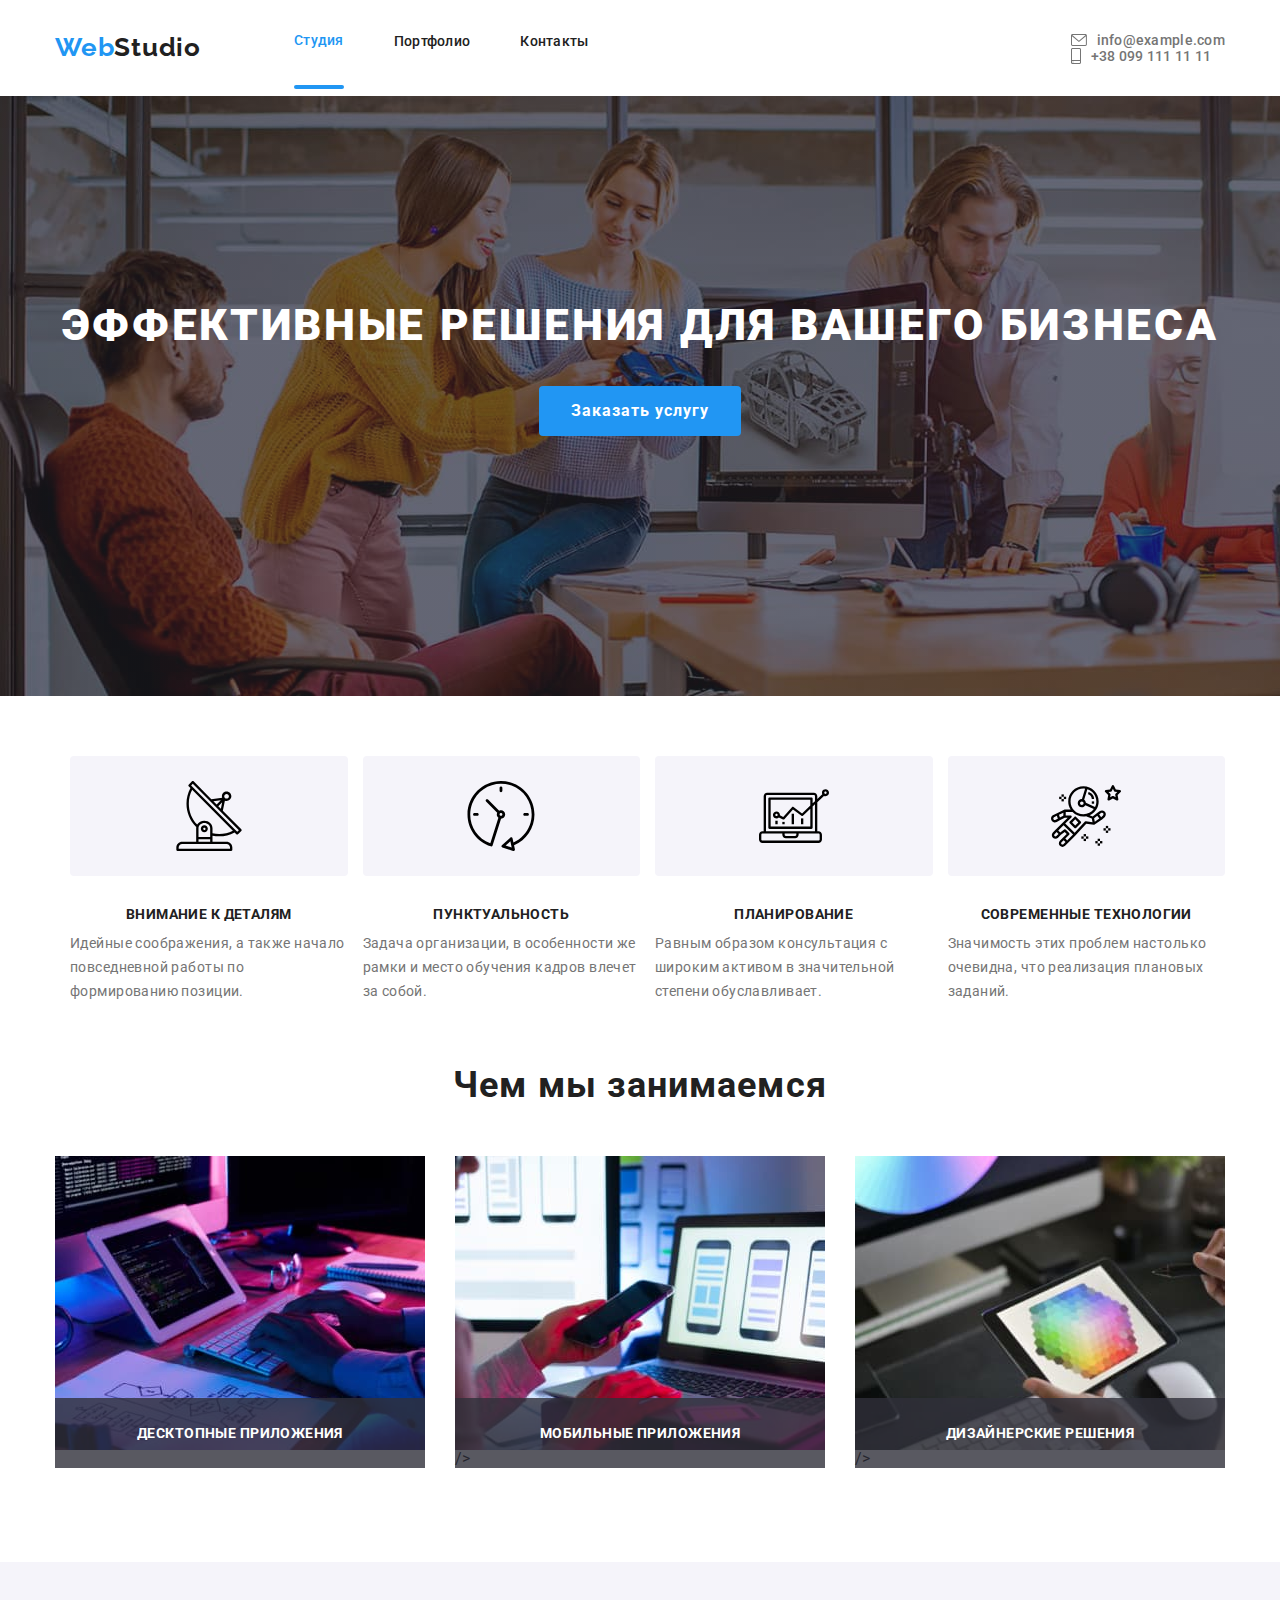
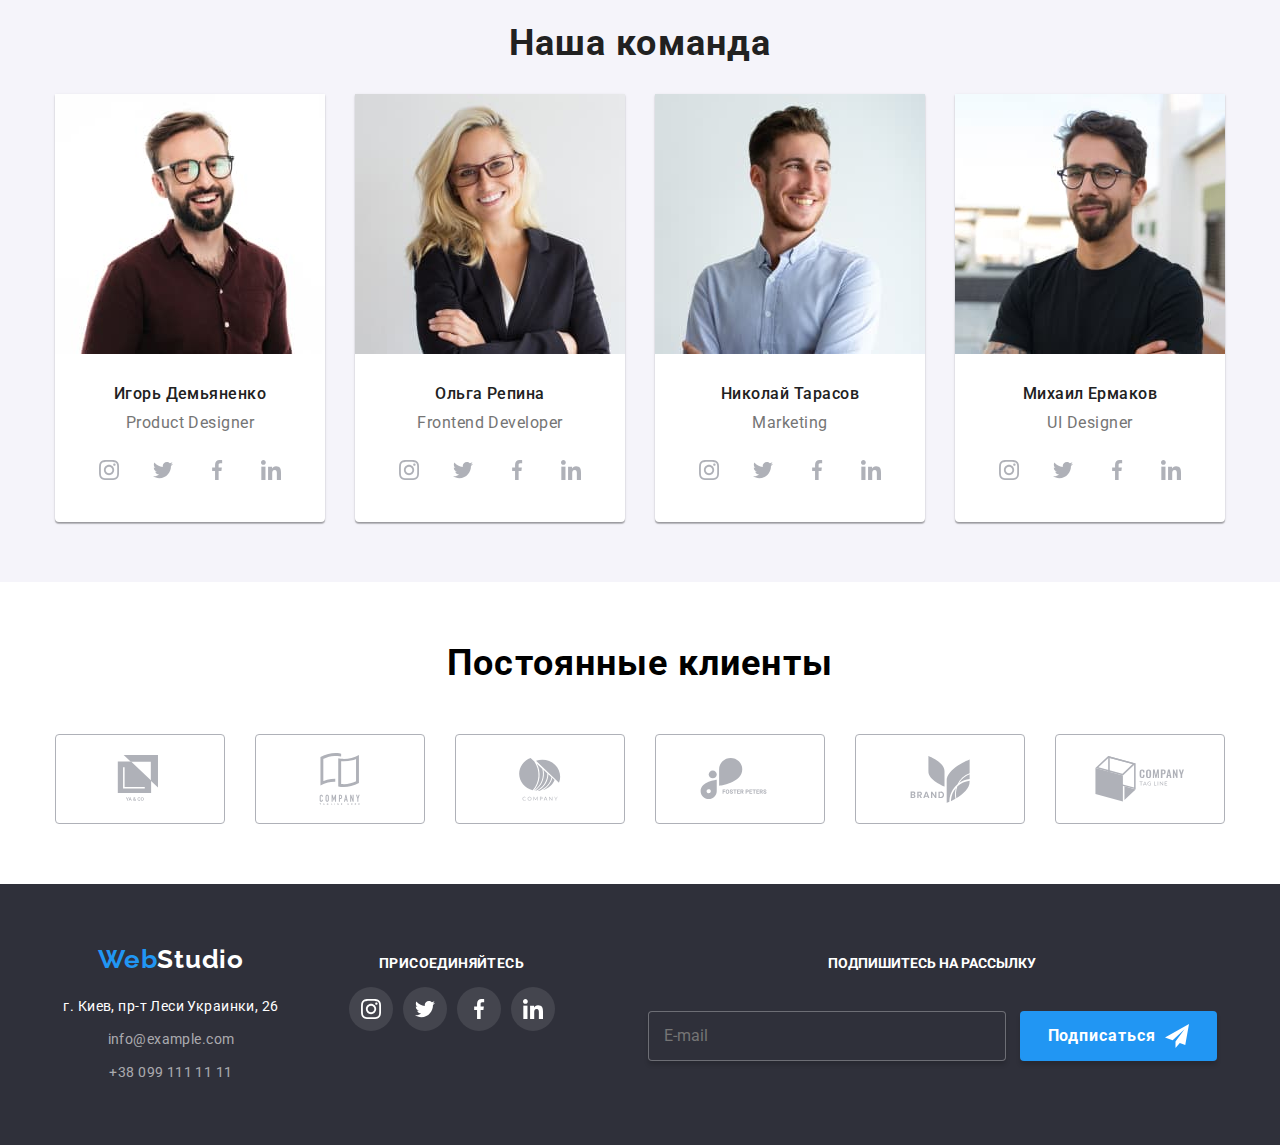
==== index.html @ 730f95d6 "Initial commit" ====
<!DOCTYPE html>
<html lang="ru">
  <head>
    <meta charset="UTF-8" />
    <meta name="viewport" content="width=device-width, initial-scale=1.0" />
    <title>Main</title>
    <link rel="stylesheet" href="https://cdnjs.cloudflare.com/ajax/libs/modern-normalize/1.0.0/modern-normalize.min.css">
    <link
      href="https://fonts.googleapis.com/css2?family=Oleo+Script&family=Raleway:wght@700&family=Roboto:wght@400;500;700;900&display=swap"
      rel="stylesheet" />
    <link rel="stylesheet" href="./sass/css/main.min.css" />
  </head>
  <body>
    <!-- Шапка -->
    <header class="header">
      <div class="container">
        <nav class="navigation">
          <a class="logo link" href="index.html">
            <span class="logo-element">Web</span>Studio
          </a>
          <ul class="navigation__list list">
            <li class="navigation__list-item">
              <a class="navigation__list-link link item active" href="index.html"><span class="navigation__list-underline"></span>Студия</a>
           </li>
            <li class="navigation__list-item">
              <a class="navigation__list-link link" href="portfolio.html">Портфолио</a>
            </li>
            <li class="navigation__list-item">
              <a class="navigation__list-link link" href="">Контакты</a>
            </li>
          </ul>
        </nav>
       <address class="address">
          <div class="header__address">
            <ul class="address__list list">
              <li class="address__list-item">
                <a class="address__list-link link" href="mailto:info@example.com">
                  <svg class="address__list-svg" width="16" height="12" ;>
                    <use href="./images/sprite.svg#icon-mail"></use>
                  </svg>
                  info@example.com</a>
              </li>
              <li class="address__list-item">
                <a class="address__list-link link" href="tel:+380991111111">
                  <svg class="address__list-svg" width="10" height="16" ;>
                    <use href="./images/sprite.svg#icon-smartphone"></use>
                  </svg>
                  +38 099 111 11 11</a>
              </li>
            </ul>
          </div>
        </address>
        <button class="menu__mobile-btn" data-menu-button type="button">
          <svg class="menu__mobile-svg" width="24" height="16">
            <use href="./images/sprite.svg#icon-menu_24px"></use>
          </svg>
        </button>
      </div>
    </header>
     <div class="menu__mobile" data-menu>
        <ul class="navigation__list-mobile list">
          <li class="navigation__list-item">
            <a class="navigation__list-link link item active" href="index.html">
              <span></span>Студия</a>
          </li>
          <li class="navigation__list-item">
            <a class="navigation__list-link link" href="portfolio.html">Портфолио</a>
          </li>
          <li class="navigation__list-item">
            <a class="navigation__list-link link" href="">Контакты</a>
          </li>
        </ul>
        <ul class="address__list-mobile list">
          <li class="address__list-item">
            <a class="address__list-link address__menu-color link" href="tel:+380991111111">
              +38 099 111 11 11</a>
            </li>
            <li class="address__list-item">
              <a class="address__list-link address__menu-link link" href="mailto:info@example.com">
                info@example.com</a>
            </li>
        </ul>
        <ul class="social__list-mobile list">
          <li class="social__list-item">
            <a href="#" class="social__list-mobile-link link">Instagram
            </a>
          </li>
          <li class="social__list-item">
            <a href="#" class="social__list-mobile-link link">Twitter
            </a>
          </li>
          <li class="social__list-item">
            <a href="#" class="social__list-mobile-link link">Facebook
            </a>
          </li>
          <li class="social__list-item">
            <a href="#" class="social__list-mobile-link link">LinkedIn
            </a>
          </li>
        </ul>
        <button type="button" class="hero__modalbtn" data-menu-close>
          <svg class="hero__modalbtn-svg" width="19" height="19">
            <use href="./images/sprite.svg#icon-close"></use>
          </svg>
        </button>
     </div>    
    <main>
      <!-- Герой -->
      <section class="hero">
        <div class="container">
          <h1 class="hero__header">Эффективные решения для вашего бизнеса</h1>
          <button class="modal-btn" type="button" data-modal-open>Заказать услугу</button>
        </div>
      </section>
      <!-- Наши качества -->
      <section class="about section">
        <div class="container">
          <h2 hidden class="about__header">Наши качества</h2>
          <ul class="about__list list">
            <li class="about__list-item">
              <div class="about__list-svg">
                <svg class="about__list-icon" width="120" height="70">
                  <use href="./images/sprite.svg#icon-antenna"></use>
                </svg>
              </div>
              <h3 class="about__list-header">Внимание к деталям</h3>
              <p class="about__list-text">
                Идейные соображения, а также начало повседневной работы по
                формированию позиции.
              </p>
            </li>
            <li class="about__list-item">
              <div class="about__list-svg">
                <svg class="about__list-icon" width="120" height="70">
                  <use href="./images/sprite.svg#icon-clock"></use>
                </svg>
              </div>
              <h3 class="about__list-header">Пунктуальность</h3>
              <p class="about__list-text">
                Задача организации, в особенности же рамки и место обучения кадров
                влечет за собой.
              </p>
            </li>
            <li class="about__list-item">
              <div class="about__list-svg">
                <svg class="about__list-icon" width="120" height="70">
                  <use href="./images/sprite.svg#icon-diagram"></use>
                </svg>
              </div>
              <h3 class="about__list-header">Планирование</h3>
              <p class="about__list-text">
                Равным образом консультация с широким активом в значительной
                степени обуславливает.
              </p>
            </li>
            <li class="about__list-item">
              <div class="about__list-svg">
                <svg class="about__list-icon" width="120" height="70">
                  <use href="./images/sprite.svg#icon-astronaut"></use>
                </svg>
              </div>
              <h3 class="about__list-header">Современные технологии</h3>
              <p class="about__list-text">
                Значимость этих проблем настолько очевидна, что реализация
                плановых заданий.
              </p>
            </li>
          </ul>
        </div>
      </section>
      <!-- Чем мы занимаемся -->
      <section class="works">
        <div class="container">
          <h2 class="works__header">Чем мы занимаемся</h2>
          <ul class="works__list list">
            <li class="works__list-item">
              <img class="works__list-img" src="./images/product/product-1.jpg" alt="человек за планшетом" width="370" height="294" 
              srcset="./images/product/product-1@2x.jpg 2x"/>
              <p class="works__list-desc">Десктопные приложения</p>
            </li>
            <li class="works__list-item">
              <img class="works__list-img" src="./images/product/product-2.jpg" alt="человек с телефоном за ноутбуком" width="370"
                height="294" 
                srcset="./images/product/product-2@2x.jpg 2x"/>/>
              <p class="works__list-desc">Мобильные приложения</p>
            </li>
            <li class="works__list-item">
              <img class="works__list-img" src="./images/product/product-3.jpg" alt="человек с палитрой на телефоне" width="370"
                height="294" 
                srcset="./images/product/product-3@2x.jpg 2x"/>/>
              <p class="works__list-desc">Дизайнерские решения</p>
            </li>
          </ul>
        </div>
      </section>
      <!-- Наша команда -->
      <section class="team section">
        <div class="container">
          <h2 class="team__header">Наша команда</h2>
          <ul class="team__list list">
            <li class="team__list-item">
              <picture>
                <source srcset="./images/team/pc-staff-1.jpg, ./images/team/pc-staff-1@2x.jpg 2x" media="(min-width: 1200px)"
                  type="image/jpeg" />     
                <source srcset="./images/team/tab-staff-1.jpg, ./images/team/tab-staff-1@2x.jpg 2x" media="(min-width: 768px)"
                  type="image/jpeg" />        
                <source srcset="./images/team/mob-staff-1.jpg, ./images/team/mob-staff-1@2x.jpg 2x" media="(min-width: 280px)"
                  type="image/jpeg" />   
                <img class="staff-image" src="./img/team/mob-staff-1.jpg" alt="Игорь Демьяненко" />
              </picture>
              <div class="team__info">
                <h3 class="team__name">Игорь Демьяненко</h3>
                <p class="team__work">Product Designer</p>
                <ul class="social__list list">
                  <li class="social__list-item">
                    <a href="#" class="social__list-link link">
                      <svg class="social__list-svg">
                        <use href="./images/sprite.svg#icon-instagram"></use>
                      </svg>
                    </a>
                  </li>
                  <li class="social__list-item">
                    <a href="#" class="social__list-link link">
                      <svg class="social__list-svg">
                        <use href="./images/sprite.svg#icon-twitter"></use>
                      </svg>
                    </a>
                  </li>
                  <li class="social__list-item">
                    <a href="#" class="social__list-link link">
                      <svg class="social__list-svg">
                        <use href="./images/sprite.svg#icon-facebook"></use>
                      </svg>
                    </a>
                  </li>
                  <li class="social__list-item">
                    <a href="#" class="social__list-link link">
                      <svg class="social__list-svg">
                        <use href="./images/sprite.svg#icon-linkedin"></use>
                      </svg>
                    </a>
                  </li>
                </ul>
              </div>
            </li>
            <li class="team__list-item">
              <picture>
                <source srcset="./images/team/pc-staff-2.jpg, ./images/team/pc-staff-2@2x.jpg 2x" media="(min-width: 1200px)"
                  type="image/jpeg" />
                <source srcset="./images/team/tab-staff-2.jpg, ./images/team/tab-staff-2@2x.jpg 2x" media="(min-width: 768px)"
                  type="image/jpeg" />
                <source srcset="./images/team/mob-staff-2.jpg, ./images/team/mob-staff-2@2x.jpg 2x" media="(min-width: 280px)"
                  type="image/jpeg" />
                <img class="staff-image" src="./img/team/mob-staff-2.jpg" alt="Ольга Репина" />
              </picture>
              <div class="team__info">
                <h3 class="team__name">Ольга Репина</h3>
                <p class="team__work">Frontend Developer</p>
                <ul class="social__list list">
                  <li class="social__list-item">
                    <a href="#" class="social__list-link link">
                      <svg class="social__list-svg">
                        <use href="./images/sprite.svg#icon-instagram"></use>
                      </svg>
                    </a>
                  </li>
                  <li class="social__list-item">
                    <a href="#" class="social__list-link link">
                      <svg class="social__list-svg">
                        <use href="./images/sprite.svg#icon-twitter"></use>
                      </svg>
                    </a>
                  </li>
                  <li class="social__list-item">
                    <a href="#" class="social__list-link link">
                      <svg class="social__list-svg">
                        <use href="./images/sprite.svg#icon-facebook"></use>
                      </svg>
                    </a>
                  </li>
                  <li class="social__list-item">
                    <a href="#" class="social__list-link link">
                      <svg class="social__list-svg">
                        <use href="./images/sprite.svg#icon-linkedin"></use>
                      </svg>
                    </a>
                  </li>
                </ul>
              </div>
            </li>
            <li class="team__list-item">
              <picture>
                <source srcset="./images/team/pc-staff-3.jpg, ./images/team/pc-staff-3@2x.jpg 2x" media="(min-width: 1200px)"
                  type="image/jpeg" />
                <source srcset="./images/team/tab-staff-3.jpg, ./images/team/tab-staff-3@2x.jpg 2x" media="(min-width: 768px)"
                  type="image/jpeg" />
                <source srcset="./images/team/mob-staff-3.jpg, ./images/team/mob-staff-3@2x.jpg 2x" media="(min-width: 280px)"
                  type="image/jpeg" />
                <img class="staff-image" src="./img/team/mob-staff-3.jpg" alt="Николай Тарасов" />
              </picture>
              <div class="team__info">
                <h3 class="team__name">Николай Тарасов</h3>
                <p class="team__work">Marketing</p>
                <ul class="social__list list">
                  <li class="social__list-item">
                    <a href="#" class="social__list-link link">
                      <svg class="social__list-svg">
                        <use href="./images/sprite.svg#icon-instagram"></use>
                      </svg>
                    </a>
                  </li>
                  <li class="social__list-item">
                    <a href="#" class="social__list-link link">
                      <svg class="social__list-svg">
                        <use href="./images/sprite.svg#icon-twitter"></use>
                      </svg>
                    </a>
                  </li>
                  <li class="social__list-item">
                    <a href="#" class="social__list-link link">
                      <svg class="social__list-svg">
                        <use href="./images/sprite.svg#icon-facebook"></use>
                      </svg>
                    </a>
                  </li>
                  <li class="social__list-item">
                    <a href="#" class="social__list-link link">
                      <svg class="social__list-svg">
                        <use href="./images/sprite.svg#icon-linkedin"></use>
                      </svg>
                    </a>
                  </li>
                </ul>
              </div>
            </li>
            <li class="team__list-item">
              <picture>
                <source srcset="./images/team/pc-staff-4.jpg, ./images/team/pc-staff-4@2x.jpg 2x" media="(min-width: 1200px)"
                  type="image/jpeg" />
                <source srcset="./images/team/tab-staff-4.jpg, ./images/team/tab-staff-4@2x.jpg 2x" media="(min-width: 768px)"
                  type="image/jpeg" />
                <source srcset="./images/team/mob-staff-4.jpg, ./images/team/mob-staff-4@2x.jpg 2x" media="(min-width: 280px)"
                  type="image/jpeg" />
                <img class="staff-image" src="./img/team/mob-staff-4.jpg" alt="Михаил Ермаков" />
              </picture>
              <div class="team__info">
                <h3 class="team__name">Михаил Ермаков</h3>
                <p class="team__work">UI Designer</p>
                <ul class="social__list list">
                  <li class="social__list-item">
                    <a href="#" class="social__list-link link">
                      <svg class="social__list-svg">
                        <use href="./images/sprite.svg#icon-instagram"></use>
                      </svg>
                    </a>
                  </li>
                  <li class="social__list-item">
                    <a href="#" class="social__list-link link">
                      <svg class="social__list-svg">
                        <use href="./images/sprite.svg#icon-twitter"></use>
                      </svg>
                    </a>
                  </li>
                  <li class="social__list-item">
                    <a href="#" class="social__list-link link">
                      <svg class="social__list-svg">
                        <use href="./images/sprite.svg#icon-facebook"></use>
                      </svg>
                    </a>
                  </li>
                  <li class="social__list-item">
                    <a href="#" class="social__list-link link">
                      <svg class="social__list-svg">
                        <use href="./images/sprite.svg#icon-linkedin"></use>
                      </svg>
                    </a>
                  </li>
                </ul>
              </div>
            </li>
          </ul>
        </div>
      </section>
      <!--Постоянные клиенты-->
      <section class="clients section">
        <div class="container">
          <h2 class="clients__header">Постоянные клиенты</h2>
          <ul class="clients__list list">
            <li class="clients__list-item">
              <a class="clients__list-link link" href="">
                <svg class="clients__list-svg" wight="45" height="49">
                  <use href="./images/sprite.svg#icon-logo1"></use>
                </svg>
              </a>
            </li>
            <li class="clients__list-item">
              <a class="clients__list-link link" href="">
                <svg class="clients__list-svg" wight="40" height="52">
                  <use href="./images/sprite.svg#icon-logo2"></use>
                </svg>
              </a>
            </li>
            <li class="clients__list-item">
              <a class="clients__list-link link" href="">
                <svg class="clients__list-svg" wight="41" height="43">
                  <use href="./images/sprite.svg#icon-logo3"></use>
                </svg>
              </a>
            </li>
            <li class="clients__list-item">
              <a class="clients__list-link link" href="">
                <svg class="clients__list-svg" wight="80" height="42">
                  <use href="./images/sprite.svg#icon-logo4"></use>
                </svg>
              </a>
            </li>
            <li class="clients__list-item">
              <a class="clients__list-link link" href="">
                <svg class="clients__list-svg" wight="59" height="47">
                  <use href="./images/sprite.svg#icon-logo5"></use>
                </svg>
              </a>
            </li>
            <li class="clients__list-item">
              <a class="clients__list-link link" href="">
                <svg class="clients__list-svg" wight="89" height="46">
                  <use href="./images/sprite.svg#icon-logo6"></use>
                </svg>
              </a>
            </li>
          </ul>
        </div>
      </section>
    </main>
    <footer class="footer">
      <div class="container">
        <div class="footer__address-wrapper">
            <a class="footer__logo link" href="/index.html">
              <span class="logo-element">Web</span><span class="footer__logo-element">Studio</span>
            </a>
          <address class="footer__address address">
            <ul class="footer__address-list list">
              <li class="footer__address-item">
                <a class="footer__address-map link" href="https://goo.gl/maps/5HZnRqnJjsardYHZ7" target="_blank">г. Киев, пр-т
                  Леси
                  Украинки, 26
                </a>
              </li>
              <li class="footer__address-item">
                <a class="footer__address-link link" href="mailto:info@example.com">info@example.com</a>
              </li>
              <li class="footer__address-item">
                <a class="footer__address-link link" href="tel:+380991111111">+38 099 111 11 11</a>
              </li>
            </ul>
          </address>
        </div>
        <div class="footer__social">
          <p class="footer__social-agit">Присоединяйтесь</p>
          <ul class="social__list list">
            <li class="social__list-item footer__social-item">
              <a href="#" class="social__list-link link footer__social-list">
                <svg class="social__list-svg footer__social-svg">
                  <use href="./images/sprite.svg#icon-instagram"></use>
                </svg>
              </a>
            </li>
            <li class="social__list-item footer__social-item">
              <a href="#" class="social__list-link link footer__social-list">
                <svg class="social__list-svg footer__social-svg">
                  <use href="./images/sprite.svg#icon-twitter"></use>
                </svg>
              </a>
            </li>
            <li class="social__list-item footer__social-item">
              <a href="#" class="social__list-link link footer__social-list">
                <svg class="social__list-svg footer__social-svg">
                  <use href="./images/sprite.svg#icon-facebook"></use>
                </svg>
              </a>
            </li>
            <li class="social__list-item footer__social-item">
              <a href="#" class="social__list-link link footer__social-list">
                <svg class="social__list-svg footer__social-svg">
                  <use href="./images/sprite.svg#icon-linkedin"></use>
                </svg>
              </a>
            </li>
          </ul>
        </div>
        <div class="footer__subscribe">
          <p class="footer__subscribe-agit">Подпишитесь на рассылку</p>
          <div>
            <input class="footer__subscribe-input" type="email" name="name" id="subscribe" placeholder="E-mail">
            <button type="submit" class="footer__subscribe-button">Подписаться
              <svg class="footer__subscribe-svg" width="24" height="24">
                <use href="./images/sprite.svg#icon-send">
              </svg>
            </button>
          </div>
        </div>
      </div>
    </footer>
    <!--Backdrop -->
    <!-- <div class="hero__backdrop is-hidden" data-modal>
      <div class="hero__modal">
        <h2 class="hero__modal-title">Оставьте свои данные, мы вам перезвоним</h2>
        <form class="hero__modal-form">
          <div class="hero__modal-area">
            <label class="hero__modal-label" for="name">Имя</label>
            <div class="hero__modal-wrapper">
              <input class="hero__modal-input" type="text" name="name" id="name">
              <svg class="hero__modal-svg" width="12" height="12">
                <use href="./images/sprite.svg#icon-name"></use>
              </svg>
            </div>
          </div>
          <div class="hero__modal-area">
            <label class="hero__modal-label" for="tel">Телефон</label>
            <div class="hero__modal-wrapper">
              <input class="hero__modal-input" type="tel" name="tel" id="tel">
              <svg class="hero__modal-svg" width="12" height="12">
                <use href="./images/sprite.svg#icon-phone"></use>
              </svg>
            </div>
          </div>
          <div class="hero__modal-area">
            <label class="hero__modal-label" for="email">Почта</label>
            <div class="hero__modal-wrapper">
              <input class="hero__modal-input" type="email" name="email" id="email">
              <svg class="hero__modal-svg" width="12" height="12">
                <use href="./images/sprite.svg#icon-mail2"></use>
              </svg>
            </div>
          </div>
          <div class="hero__modal-area">
            <label class="hero__modal-label" for="comment">Комментарий</label>
            <textarea class="hero__modal-comment" name="comment" id="comment" rows=""
              placeholder="Введите текст"></textarea>
          </div>
          <div class="hero__modal-checkbox-wrapper">
            <input class="hero__modal-input-check" type="checkbox" name="checkboxl" id="checkbox">
            <label class="hero__modal-check-label" for="checkbox">
              Соглашаюсь с рассылкой и принимаю
              <a href="" class="hero__modal-conditions">
                Условия договора
              </a>
            </label>
            <svg class="hero__modal-check-svg">
              <use href="./images/sprite.svg#icon-check"></use>
            </svg>
          </div>
          <button class="modal-btn" type="submit">Отправить</button>
        </form>
        <button type="button" class="hero__modalbtn" data-modal-close>
          <svg class="hero__modalbtn-svg" width="12" height="12">
            <use href="./images/sprite.svg#icon-close"></use>
          </svg>
        </button>
      </div>
    </div> -->
    <script src="./js/menu.js"></script>
    <script src="./js/modal.js"></script>
  </body>
</html>
---- sass/css/main.min.css ----
h1,h2,h3,h4,h5,h6,p{margin:0}ul,ol{margin:0;padding:0}body{font-family:var(--main-font)}img{display:block}.link{text-decoration:none}.list{list-style:none}.address{font-style:normal}.section{padding-top:60px;padding-bottom:60px}.container{width:100%;padding:0 15px}.header .container{display:flex;justify-content:space-between}.footer .container{display:flex;flex-direction:column;align-items:center;padding:60px 0px}@media screen and (min-width: 480px){.container{width:480px;padding:0 15px;margin:0 auto}.container .navigation{display:flex}}@media screen and (min-width: 768px){.container{width:768px}.header .container{display:flex}.footer .container{display:flex;flex-wrap:wrap;justify-content:center;align-items:baseline;flex-direction:row}}@media screen and (min-width: 1200px){.container{width:1200px}}.logo-element{font-family:var(--secondary-font);font-weight:700;font-size:26px;line-height:1.192;letter-spacing:0.03em;color:var(--accent-color)}.works__header,.team__header{font-weight:700;font-size:36px;line-height:1.167;letter-spacing:0.03em;color:var(--headers-color)}.header{padding:32px 0}@media screen and (max-width: 480px){.header{padding:16px 0;display:flex}}.navigation__list{display:none}@media screen and (min-width: 480px){.navigation__list{display:flex}}.navigation__list-item:not(:last-child){margin-right:50px}.logo{margin-right:93px}.navigation__list-item .active{color:var(--accent-color)}.navigation__list-link{font-weight:500;font-size:14px;line-height:1.142;letter-spacing:0.02em;color:var(--headers-color);transition:all 250ms cubic-bezier(0.4, 0, 0.2, 1)}.navigation__list-link:hover,.navigation__list-link:focus{color:var(--accent-color)}.address__list-link{font-weight:500;font-size:14px;line-height:1.142;letter-spacing:0.02em;color:var(--headers-color);transition:all 250ms cubic-bezier(0.4, 0, 0.2, 1)}.address__list-link:hover,.address__list-link:focus{color:var(--accent-color)}.logo{font-family:var(--secondary-font);font-weight:700;font-size:26px;line-height:1.192;letter-spacing:0.03em;color:var(--headers-color)}.address__list{display:flex}@media screen and (max-width: 480px){.address__list{display:none}}@media screen and (min-width: 480px){.address__list{flex-direction:column}}.address__list-item:not(:last-child){margin-right:50px}@media screen and (min-width: 481px){.address__list-item:not(:last-child){margin-right:0}}.address__list-link{color:var(--text-color);display:flex;align-items:center}.address__list-svg{display:inline-block;align-items:center;background-size:contain;background-position:center;margin-right:10px;fill:var(--text-color);transition:all 250ms cubic-bezier(0.4, 0, 0.2, 1)}.address__list-link:hover .address__list-svg,.address__list-link:focus .address__list-svg{fill:var(--accent-color)}.item{display:block;position:relative}.navigation__list-underline{position:absolute;bottom:-41px;width:100%;height:4px;border-radius:2px;background-color:var(--accent-color)}.menu__mobile-btn{display:block;border:none;background-color:transparent}@media screen and (min-width: 481px){.menu__mobile-btn{display:none}}.hero{max-width:480px;height:400px;padding-top:118px;padding-bottom:118px;background-color:#2f303a;margin:0 auto;text-align:center;background-size:480px 400px;background-image:linear-gradient(rgba(47,48,58,0.4), rgba(47,48,58,0.4)),url(/images/hero/hero-mobile.jpg)}@media screen and (min-device-pixel-ratio: 2), screen and (min-resolution: 192dpi), screen and (min-resolution: 2dppx){.hero{background-image:linear-gradient(rgba(47,48,58,0.4), rgba(47,48,58,0.4)),url(/images/hero/hero-mobile@2x.jpg)}}@media screen and (min-width: 480px){.hero{max-width:768px;height:400px;background-image:linear-gradient(rgba(47,48,58,0.4), rgba(47,48,58,0.4)),url(/images/hero/hero-tablet.jpg);background-size:768px 400px}}@media screen and (min-width: 480px) and (min-device-pixel-ratio: 2), screen and (min-width: 480px) and (min-resolution: 192dpi), screen and (min-width: 480px) and (min-resolution: 2dppx){.hero{background-image:linear-gradient(rgba(47,48,58,0.4), rgba(47,48,58,0.4)),url(/images/hero/hero-tablet@2x.jpg)}}@media screen and (min-width: 768px){.hero{max-width:1600px;height:600px;padding-top:200px;padding-bottom:200px;background-image:linear-gradient(rgba(47,48,58,0.4), rgba(47,48,58,0.4)),url(/images/hero/hero-desktop.jpg);background-size:1600px 600px}}@media screen and (min-width: 768px) and (min-device-pixel-ratio: 2), screen and (min-width: 768px) and (min-resolution: 192dpi), screen and (min-width: 768px) and (min-resolution: 2dppx){.hero{background-image:linear-gradient(rgba(47,48,58,0.4), rgba(47,48,58,0.4)),url(/images/hero/hero-desktop@2x.jpg)}}.hero__header{margin-bottom:30px;text-align:center;width:100%;margin:0 auto;font-weight:900;font-size:26px;line-height:1.615;letter-spacing:0.06em;text-transform:uppercase;color:var(--hero-color)}@media screen and (min-width: 1200px){.hero__header{font-size:44px;line-height:1.363}}.modal-btn{display:block;font-family:inherit;font-weight:700;font-size:16px;line-height:1.875;letter-spacing:0.06em;margin:0 auto;margin-top:30px;padding:10px 32px;border-style:none;border-radius:4px;cursor:pointer;background-color:var(--accent-color);color:var(--hero-color)}.modal-btn:hover,.modal-btn:focus{box-shadow:0px 4px 4px rgba(0,0,0,0.15)}@media screen and (min-width: 768px){.about__list{display:flex;flex-wrap:wrap;margin-top:-15px;margin-left:-15}}.about__list-header{text-align:center;margin-top:30px;font-weight:700;font-size:14px;line-height:1.142;letter-spacing:0.03em;text-transform:uppercase;color:var(--headers-color)}@media screen and (min-width: 768px){.about__list-item{margin-top:15px;margin-left:15px;flex-basis:calc(100% / 2 - 15px)}}@media screen and (min-width: 1200px){.about__list-item{flex-basis:calc(100% / 4 - 15px)}}.about__list-text{margin-top:10px;font-weight:400;font-size:14px;line-height:1.714;letter-spacing:0.03em;color:var(--text-color)}.about__list-svg{display:flex;justify-content:center;padding-top:25px;padding-bottom:25px;border-radius:4px;background-color:var(--about-color)}@media screen and (min-width: 320px) and (max-width: 1199px){.works{display:none}}@media screen and (min-width: 1200px){.works{padding-bottom:94px}.works__header{margin:0 auto;text-align:center}.works__list{display:flex;justify-content:center;padding-top:50px}.works__list-item:not(:last-child){margin-right:30px}.works__list-item{position:relative}.works__list-desc{font-weight:700;font-size:14px;line-height:1.142;text-align:center;letter-spacing:0.03em;text-transform:uppercase;color:var(--hero-color);padding-top:27px;padding-bottom:27px;background:rgba(47,48,58,0.8);position:absolute;bottom:0;left:0;width:100%}}@media screen and (min-width: 320px){.team__list{flex-wrap:wrap;padding-top:30px;justify-content:center}}.team{background-color:#f5f4fa}.team__header{text-align:center}.team__list{display:flex;margin-top:-30px;margin-left:-30px}.team__name{display:flex;justify-content:center;font-weight:500;font-size:16px;line-height:1.188;letter-spacing:0.03em;color:var(--headers-color)}.team__work{display:flex;justify-content:center;font-weight:400;font-size:16px;line-height:1.188;letter-spacing:0.03em;color:var(--text-color);margin-top:10px}.team__list-item{background-color:var(--hero-color);box-shadow:0px 1px 3px rgba(0,0,0,0.12),0px 1px 1px rgba(0,0,0,0.14),0px 2px 1px rgba(0,0,0,0.2);border-radius:0px 0px 4px 4px;flex-basis:calc(100% / 2 - 30px);margin-top:30px;margin-left:30px}@media screen and (min-width: 320px){.team__list-item{flex-basis:calc(100% / 4 - 30px)}}.team__info{padding:30px 32px}.social__list{display:flex;justify-content:space-between;margin-top:16px}.social__list-link{display:flex;justify-content:center;align-items:center;width:44px;height:44px;border-radius:50%;background-color:var(--hero-color);transition:all 250ms cubic-bezier(0.4, 0, 0.2, 1)}.social__list-link:hover,.social__list-link:focus{background-color:var(--accent-color)}.social__list-svg{width:20px;height:20px;fill:var(--social-color);transition:all 250ms cubic-bezier(0.4, 0, 0.2, 1)}.social__list-link:hover .social__list-svg,.social__list-link:focus .social__list-svg{fill:var(--hero-color)}@media screen and (min-width: 320px){.clients__list-item{margin-right:30px;margin-top:30px;flex-basis:calc(100% / 2 - 30px)}}@media screen and (min-width: 768px){.clients__list-item{flex-basis:calc(100% / 3 - 30px)}}@media screen and (min-width: 1200px){.clients__list-item{flex-basis:calc(100% / 6 - 30px)}}.clients__list{margin-right:-30px;margin-top:-30px;display:flex;flex-wrap:wrap;justify-content:space-between}.clients__header{font-weight:700;font-size:36px;line-height:1.167;text-align:center;letter-spacing:0.03em;margin-bottom:50px}.clients__list-link{display:flex;justify-content:center;align-items:center;border:1px solid var(--social-color);border-radius:4px;width:170px;height:90px;transition:all 250ms cubic-bezier(0.4, 0, 0.2, 1)}.clients__list-link:hover,.clients__list-link:focus{border-color:var(--accent-color)}.clients__list-svg{fill:var(--social-color);transition:all 250ms cubic-bezier(0.4, 0, 0.2, 1)}.clients__list-link:hover .clients__list-svg,.clients__list-link:focus .clients__list-svg{fill:var(--accent-color)}.footer{background-color:#2f303a}.footer__logo{display:block}.footer__logo-element{font-family:var(--secondary-font);font-weight:700;font-size:26px;line-height:1.192;letter-spacing:0.03em;color:var(--hero-color)}.footer__address-wrapper{text-align:center}@media screen and (min-width: 768px){.footer__address-wrapper{margin-right:165px}}@media screen and (min-width: 1200px){.footer__address-wrapper{margin-right:70px}}.footer__address-map{font-style:normal;font-weight:400;font-size:14px;line-height:1.714;letter-spacing:0.03em;color:#ffffff}.footer__address-link{font-style:normal;font-weight:400;font-size:14px;line-height:1.714;letter-spacing:0.03em;color:var(--footer__address-color)}.footer__address{margin-top:20px}.footer__address-item:not(:last-child){margin-bottom:9px}.footer__social{text-align:center;margin-top:60px}@media screen and (min-width: 768px){.footer__social{margin-top:0}}@media screen and (min-width: 768px){.footer__social{margin-right:93px}}.footer__social-agit{font-weight:700;font-size:14px;line-height:1.143;letter-spacing:0.03em;text-transform:uppercase;color:var(--hero-color)}.footer__social-list{background-color:rgba(255,255,255,0.1)}.footer__social-item:not(:last-child){margin-right:10px}.footer__social-svg{fill:var(--hero-color)}.footer__subscribe-button{display:inline-flex;align-items:center;justify-content:space-between;width:197px;height:50px;padding:10px 28px;box-shadow:0px 4px 4px rgba(0,0,0,0.15);border-radius:4px;border:none;font-weight:700;font-size:16px;line-height:1.875;letter-spacing:0.06em;color:var(--hero-color);background-color:var(--accent-color);cursor:pointer;margin-top:20px}.footer__subscribe-input{width:358px;height:50px;border:1px solid rgba(255,255,255,0.3);border-radius:4px;box-shadow:0px 4px 4px rgba(0,0,0,0.15);margin-right:10px;padding:15px;color:rgba(255,255,255,0.6);background-color:#2f303a}.footer__subscribe-svg{width:24px;height:24px;fill:var(--hero-color)}.footer__subscribe-agit{margin-bottom:20px;font-weight:700;font-size:14px;text-transform:uppercase;color:var(--hero-color)}.footer__subscribe{margin-top:60px;text-align:center}@media screen and (min-width: 1200px){.footer__subscribe{margin-top:0}}.hero__backdrop{position:fixed;top:0;left:0;transition:all 250ms cubic-bezier(0.4, 0, 0.2, 1);width:100%;height:100%;background-color:rgba(0,0,0,0.2)}.hero__modal{position:absolute;top:50%;left:50%;transform:translate(-50%, -50%);width:528px;height:581px;border-radius:4px;box-shadow:0px 1px 3px rgba(0,0,0,0.12),0px 1px 1px rgba(0,0,0,0.14),0px 2px 1px rgba(0,0,0,0.2);background-color:var(--hero-color);padding:40px}.hero__modalbtn{position:absolute;top:8px;right:8px;display:flex;cursor:pointer;width:30px;height:30px;padding:10px;border:1px solid rgba(0,0,0,0.1);border-radius:50%;background-color:var(--hero-color)}.hero__modalbtn:hover,.hero__modalbtn:focus{border-color:var(--accent-color)}.hero__modalbtn-svg{width:11px;height:11px;fill:var(--headers-color)}.hero__modalbtn:hover .hero__modalbtn-svg,.hero__modalbtn:focus .hero__modalbtn-svg{fill:var(--accent-color)}.is-hidden{opacity:0;visibility:hidden;pointer-events:none}.hero__modal-area{display:flex;flex-direction:column;margin-bottom:10px}.hero__modal-title{font-weight:700;font-size:20px;line-height:1.15;text-align:center;letter-spacing:0.03em;margin-bottom:12px;color:var(--headers-color)}.hero__modal-label{font-weight:400;font-size:12px;line-height:1.167;letter-spacing:0.01em;margin-bottom:4px;color:var(--text-color)}.hero__modal-wrapper{position:relative}.hero__modal-input{width:100%;height:40px;margin:0;padding-left:42px;border-radius:4px;border:1px solid rgba(33,33,33,0.2);transition:all 250ms cubic-bezier(0.4, 0, 0.2, 1);outline:none}.hero__modal-input:hover,.hero__modal-input:focus{border-color:var(--accent-color)}.hero__modal-svg{position:absolute;top:50%;left:12px;margin:0;padding:0;transform:translateY(-50%);transition:all 250ms cubic-bezier(0.4, 0, 0.2, 1)}.hero__modal-input:hover+.hero__modal-svg,.hero__modal-input:focus+.hero__modal-svg{fill:var(--accent-color)}.hero__modal-comment{width:448px;height:120px;padding:12px 16px;border-radius:4px;border:1px solid rgba(33,33,33,0.2);outline:none;resize:none;transition:all 250ms cubic-bezier(0.4, 0, 0.2, 1)}.hero__modal-comment::placeholder{font-size:12px;color:rgba(117,117,117,0.5)}.hero__modal-comment:hover,.hero__modal-comment:focus{border:1px solid var(--accent-color)}.hero__modal-checkbox-wrapper{position:relative;display:flex;align-items:center;justify-content:center;appearance:none;margin-bottom:30px}.hero__modal-input-check{width:16px;height:15px;border-radius:2px;border:2px solid var(--headers-color);margin-right:7px}.hero__modal-check-label{font-size:14px;font-weight:400;line-height:1.714;letter-spacing:0.03em;color:var(--text-color)}.hero__modal-conditions{text-decoration:underline;color:var(--accent-color)}.hero__modal-check-svg{width:16px;height:15px;position:absolute;visibility:hidden;top:0;left:0;opacity:0}.hero__modal-check-label:checked .hero__modal-check-svg{visibility:visible;opacity:1}.menu__mobile{position:fixed;top:0;left:0;width:100%;min-height:796px;background:#ffffff;box-shadow:0px 4px 8px rgba(0,0,0,0.04),0px 2px 4px rgba(0,0,0,0.08),0px 1px 3px rgba(0,0,0,0.16);opacity:0;visibility:hidden;pointer-events:none;display:flex;flex-direction:column;padding-left:40px;padding-top:48px;padding-bottom:48px}@media screen and (min-width: 768px){.menu__mobile{display:none}}.is-open{opacity:1;visibility:visible;pointer-events:auto}.social__list-mobile{display:flex;margin-top:64px}.menu__mobile .hero__modalbtn{position:absolute;top:21px;right:25px;display:flex;cursor:pointer;width:30px;height:30px;padding:10px;border:1px solid rgba(0,0,0,0.1);border-radius:50%;background-color:var(--hero-color)}.navigation__list-mobile .navigation__list-item:not(:last-child){margin-bottom:35px}.navigation__list-mobile .navigation__list-link{font-weight:500;font-size:40px;line-height:47px;letter-spacing:0.02em}.address__list-mobile .address__list-link{font-weight:500;font-size:34px;line-height:40px;letter-spacing:0.02em}.address__menu-color{color:#2196f3}.address__list-mobile .address__menu-link{font-weight:500;font-size:24px;line-height:28px;letter-spacing:0.02em;margin-top:32px}.social__list-mobile-link{font-weight:500;font-size:18px;line-height:22px;letter-spacing:0.02em;color:#2196f3;border-right:1px solid rgba(33,33,33,0.2)}.social__list-mobile-link:not(:last-child){margin-right:10px;padding-right:10px}:root{--main-font: "Roboto", sans-serif;--secondary-font: "Raleway", sans-serif;--accent-color: #2196f3;--headers-color: #212121;--text-color: #757575;--hero-color: #ffffff;--social-color: #afb1b8;--about-color: #f5f4fa;--footer__address-color: rgba(255, 255, 255, 0.6)}
/*# sourceMappingURL=main.min.css.map */
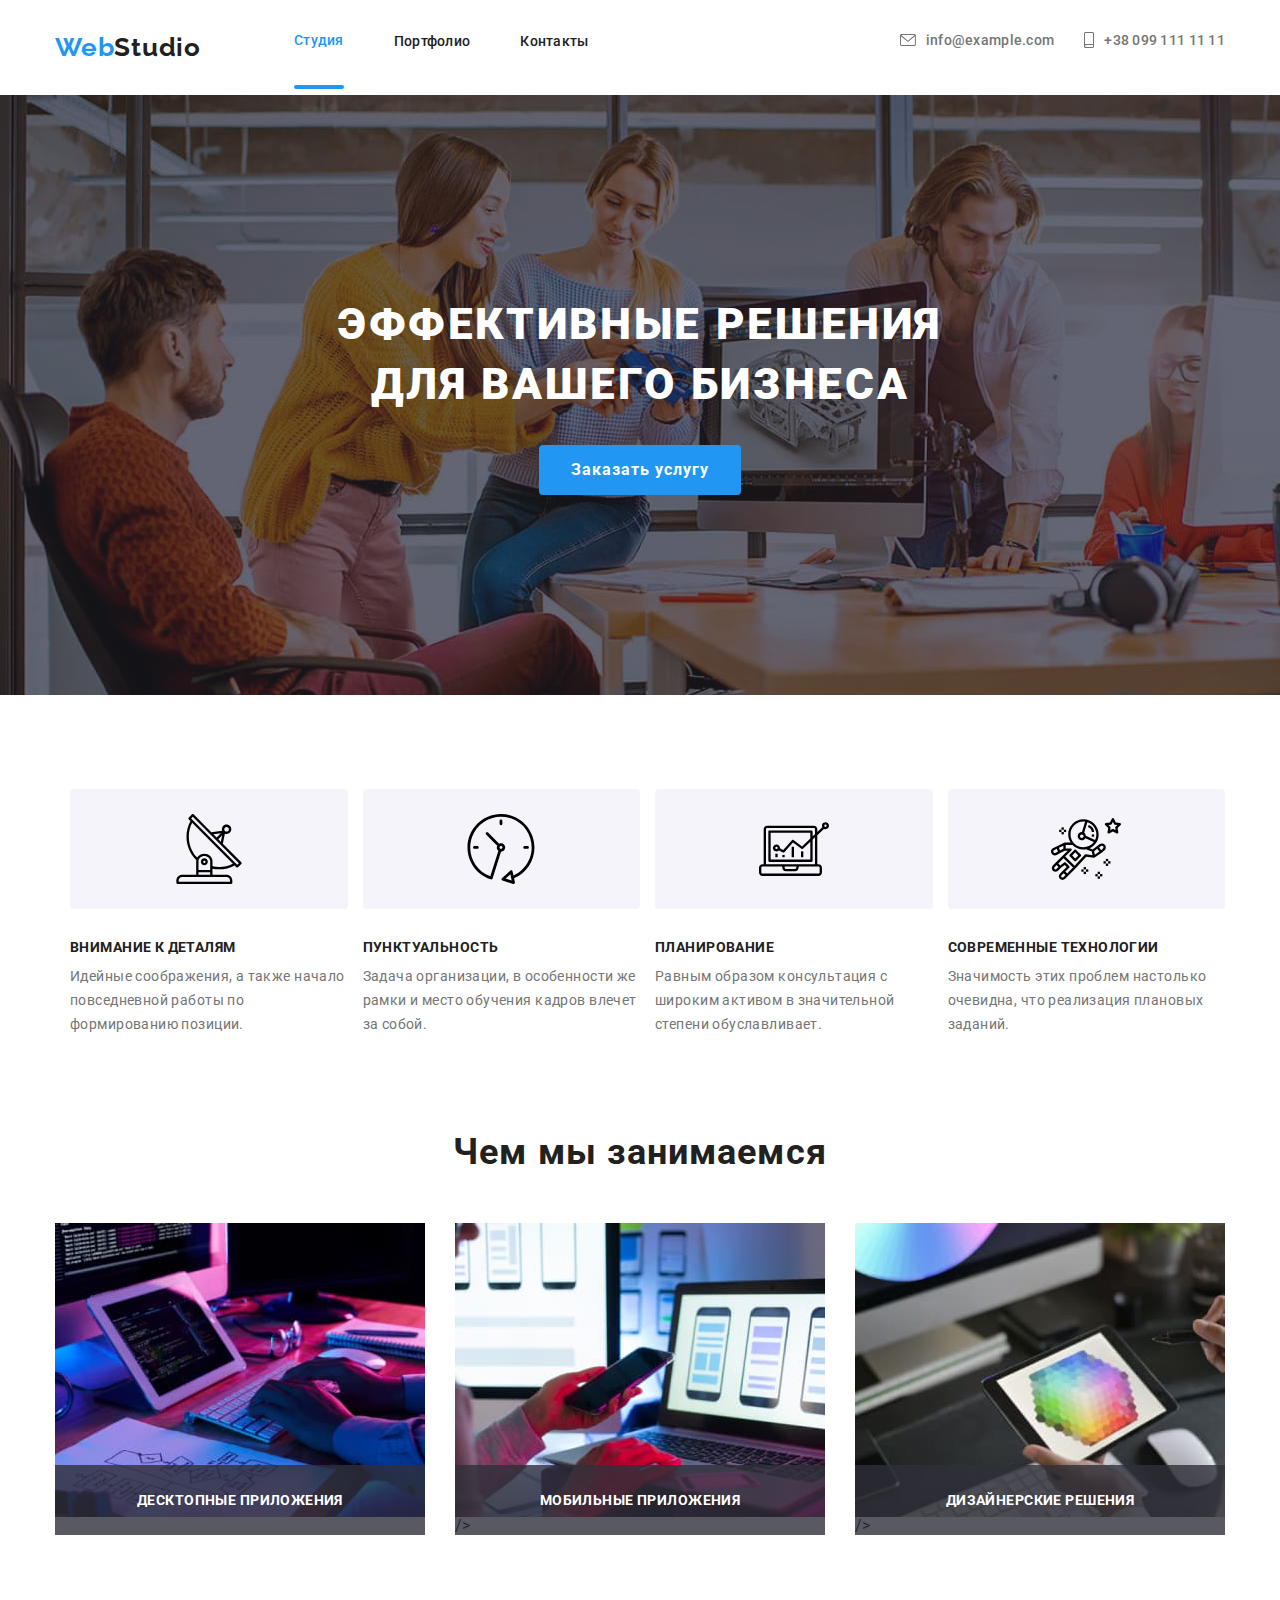
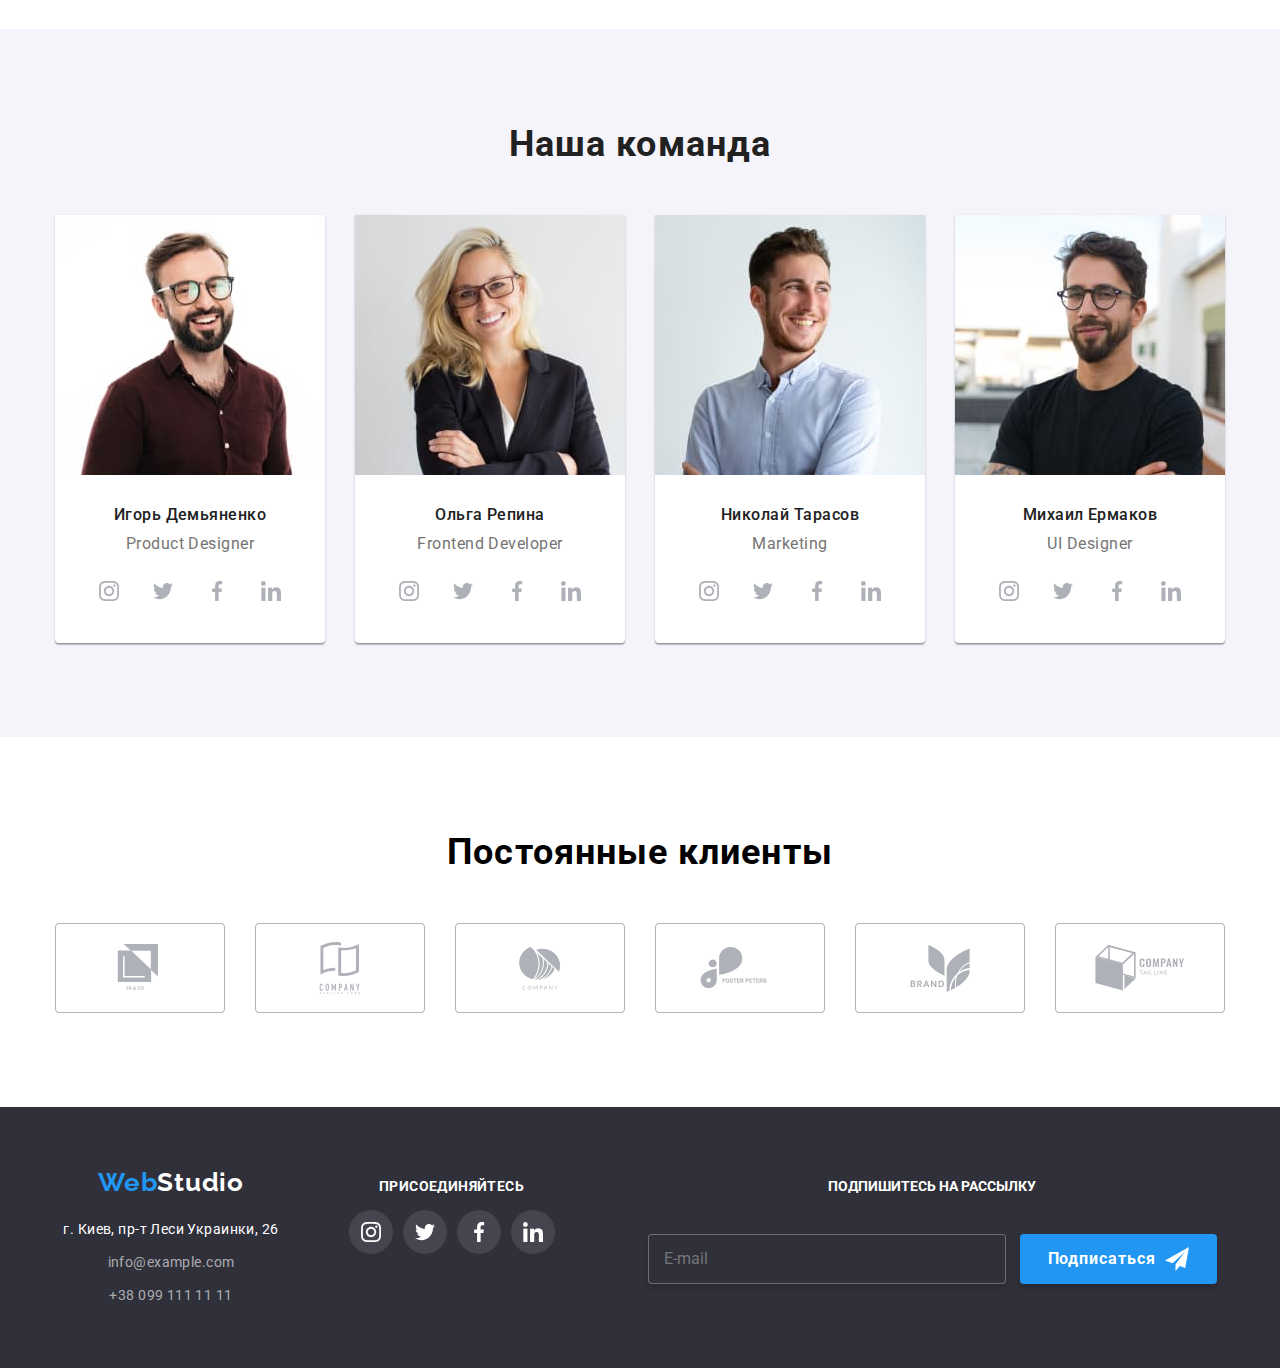
==== commit d406a3d5: "fixes" ====
--- a/index.html
+++ b/index.html
@@ -108,7 +108,7 @@
       <!-- Герой -->
       <section class="hero">
         <div class="container">
-          <h1 class="hero__header">Эффективные решения для вашего бизнеса</h1>
+          <h1 class="hero__header">Эффективные решения<br /> для вашего бизнеса</h1>
           <button class="modal-btn" type="button" data-modal-open>Заказать услугу</button>
         </div>
       </section>
--- a/sass/css/main.min.css
+++ b/sass/css/main.min.css
@@ -1,2 +1,2 @@
-h1,h2,h3,h4,h5,h6,p{margin:0}ul,ol{margin:0;padding:0}body{font-family:var(--main-font)}img{display:block}.link{text-decoration:none}.list{list-style:none}.address{font-style:normal}.section{padding-top:60px;padding-bottom:60px}.container{width:100%;padding:0 15px}.header .container{display:flex;justify-content:space-between}.footer .container{display:flex;flex-direction:column;align-items:center;padding:60px 0px}@media screen and (min-width: 480px){.container{width:480px;padding:0 15px;margin:0 auto}.container .navigation{display:flex}}@media screen and (min-width: 768px){.container{width:768px}.header .container{display:flex}.footer .container{display:flex;flex-wrap:wrap;justify-content:center;align-items:baseline;flex-direction:row}}@media screen and (min-width: 1200px){.container{width:1200px}}.logo-element{font-family:var(--secondary-font);font-weight:700;font-size:26px;line-height:1.192;letter-spacing:0.03em;color:var(--accent-color)}.works__header,.team__header{font-weight:700;font-size:36px;line-height:1.167;letter-spacing:0.03em;color:var(--headers-color)}.header{padding:32px 0}@media screen and (max-width: 480px){.header{padding:16px 0;display:flex}}.navigation__list{display:none}@media screen and (min-width: 480px){.navigation__list{display:flex}}.navigation__list-item:not(:last-child){margin-right:50px}.logo{margin-right:93px}.navigation__list-item .active{color:var(--accent-color)}.navigation__list-link{font-weight:500;font-size:14px;line-height:1.142;letter-spacing:0.02em;color:var(--headers-color);transition:all 250ms cubic-bezier(0.4, 0, 0.2, 1)}.navigation__list-link:hover,.navigation__list-link:focus{color:var(--accent-color)}.address__list-link{font-weight:500;font-size:14px;line-height:1.142;letter-spacing:0.02em;color:var(--headers-color);transition:all 250ms cubic-bezier(0.4, 0, 0.2, 1)}.address__list-link:hover,.address__list-link:focus{color:var(--accent-color)}.logo{font-family:var(--secondary-font);font-weight:700;font-size:26px;line-height:1.192;letter-spacing:0.03em;color:var(--headers-color)}.address__list{display:flex}@media screen and (max-width: 480px){.address__list{display:none}}@media screen and (min-width: 480px){.address__list{flex-direction:column}}.address__list-item:not(:last-child){margin-right:50px}@media screen and (min-width: 481px){.address__list-item:not(:last-child){margin-right:0}}.address__list-link{color:var(--text-color);display:flex;align-items:center}.address__list-svg{display:inline-block;align-items:center;background-size:contain;background-position:center;margin-right:10px;fill:var(--text-color);transition:all 250ms cubic-bezier(0.4, 0, 0.2, 1)}.address__list-link:hover .address__list-svg,.address__list-link:focus .address__list-svg{fill:var(--accent-color)}.item{display:block;position:relative}.navigation__list-underline{position:absolute;bottom:-41px;width:100%;height:4px;border-radius:2px;background-color:var(--accent-color)}.menu__mobile-btn{display:block;border:none;background-color:transparent}@media screen and (min-width: 481px){.menu__mobile-btn{display:none}}.hero{max-width:480px;height:400px;padding-top:118px;padding-bottom:118px;background-color:#2f303a;margin:0 auto;text-align:center;background-size:480px 400px;background-image:linear-gradient(rgba(47,48,58,0.4), rgba(47,48,58,0.4)),url(/images/hero/hero-mobile.jpg)}@media screen and (min-device-pixel-ratio: 2), screen and (min-resolution: 192dpi), screen and (min-resolution: 2dppx){.hero{background-image:linear-gradient(rgba(47,48,58,0.4), rgba(47,48,58,0.4)),url(/images/hero/hero-mobile@2x.jpg)}}@media screen and (min-width: 480px){.hero{max-width:768px;height:400px;background-image:linear-gradient(rgba(47,48,58,0.4), rgba(47,48,58,0.4)),url(/images/hero/hero-tablet.jpg);background-size:768px 400px}}@media screen and (min-width: 480px) and (min-device-pixel-ratio: 2), screen and (min-width: 480px) and (min-resolution: 192dpi), screen and (min-width: 480px) and (min-resolution: 2dppx){.hero{background-image:linear-gradient(rgba(47,48,58,0.4), rgba(47,48,58,0.4)),url(/images/hero/hero-tablet@2x.jpg)}}@media screen and (min-width: 768px){.hero{max-width:1600px;height:600px;padding-top:200px;padding-bottom:200px;background-image:linear-gradient(rgba(47,48,58,0.4), rgba(47,48,58,0.4)),url(/images/hero/hero-desktop.jpg);background-size:1600px 600px}}@media screen and (min-width: 768px) and (min-device-pixel-ratio: 2), screen and (min-width: 768px) and (min-resolution: 192dpi), screen and (min-width: 768px) and (min-resolution: 2dppx){.hero{background-image:linear-gradient(rgba(47,48,58,0.4), rgba(47,48,58,0.4)),url(/images/hero/hero-desktop@2x.jpg)}}.hero__header{margin-bottom:30px;text-align:center;width:100%;margin:0 auto;font-weight:900;font-size:26px;line-height:1.615;letter-spacing:0.06em;text-transform:uppercase;color:var(--hero-color)}@media screen and (min-width: 1200px){.hero__header{font-size:44px;line-height:1.363}}.modal-btn{display:block;font-family:inherit;font-weight:700;font-size:16px;line-height:1.875;letter-spacing:0.06em;margin:0 auto;margin-top:30px;padding:10px 32px;border-style:none;border-radius:4px;cursor:pointer;background-color:var(--accent-color);color:var(--hero-color)}.modal-btn:hover,.modal-btn:focus{box-shadow:0px 4px 4px rgba(0,0,0,0.15)}@media screen and (min-width: 768px){.about__list{display:flex;flex-wrap:wrap;margin-top:-15px;margin-left:-15}}.about__list-header{text-align:center;margin-top:30px;font-weight:700;font-size:14px;line-height:1.142;letter-spacing:0.03em;text-transform:uppercase;color:var(--headers-color)}@media screen and (min-width: 768px){.about__list-item{margin-top:15px;margin-left:15px;flex-basis:calc(100% / 2 - 15px)}}@media screen and (min-width: 1200px){.about__list-item{flex-basis:calc(100% / 4 - 15px)}}.about__list-text{margin-top:10px;font-weight:400;font-size:14px;line-height:1.714;letter-spacing:0.03em;color:var(--text-color)}.about__list-svg{display:flex;justify-content:center;padding-top:25px;padding-bottom:25px;border-radius:4px;background-color:var(--about-color)}@media screen and (min-width: 320px) and (max-width: 1199px){.works{display:none}}@media screen and (min-width: 1200px){.works{padding-bottom:94px}.works__header{margin:0 auto;text-align:center}.works__list{display:flex;justify-content:center;padding-top:50px}.works__list-item:not(:last-child){margin-right:30px}.works__list-item{position:relative}.works__list-desc{font-weight:700;font-size:14px;line-height:1.142;text-align:center;letter-spacing:0.03em;text-transform:uppercase;color:var(--hero-color);padding-top:27px;padding-bottom:27px;background:rgba(47,48,58,0.8);position:absolute;bottom:0;left:0;width:100%}}@media screen and (min-width: 320px){.team__list{flex-wrap:wrap;padding-top:30px;justify-content:center}}.team{background-color:#f5f4fa}.team__header{text-align:center}.team__list{display:flex;margin-top:-30px;margin-left:-30px}.team__name{display:flex;justify-content:center;font-weight:500;font-size:16px;line-height:1.188;letter-spacing:0.03em;color:var(--headers-color)}.team__work{display:flex;justify-content:center;font-weight:400;font-size:16px;line-height:1.188;letter-spacing:0.03em;color:var(--text-color);margin-top:10px}.team__list-item{background-color:var(--hero-color);box-shadow:0px 1px 3px rgba(0,0,0,0.12),0px 1px 1px rgba(0,0,0,0.14),0px 2px 1px rgba(0,0,0,0.2);border-radius:0px 0px 4px 4px;flex-basis:calc(100% / 2 - 30px);margin-top:30px;margin-left:30px}@media screen and (min-width: 320px){.team__list-item{flex-basis:calc(100% / 4 - 30px)}}.team__info{padding:30px 32px}.social__list{display:flex;justify-content:space-between;margin-top:16px}.social__list-link{display:flex;justify-content:center;align-items:center;width:44px;height:44px;border-radius:50%;background-color:var(--hero-color);transition:all 250ms cubic-bezier(0.4, 0, 0.2, 1)}.social__list-link:hover,.social__list-link:focus{background-color:var(--accent-color)}.social__list-svg{width:20px;height:20px;fill:var(--social-color);transition:all 250ms cubic-bezier(0.4, 0, 0.2, 1)}.social__list-link:hover .social__list-svg,.social__list-link:focus .social__list-svg{fill:var(--hero-color)}@media screen and (min-width: 320px){.clients__list-item{margin-right:30px;margin-top:30px;flex-basis:calc(100% / 2 - 30px)}}@media screen and (min-width: 768px){.clients__list-item{flex-basis:calc(100% / 3 - 30px)}}@media screen and (min-width: 1200px){.clients__list-item{flex-basis:calc(100% / 6 - 30px)}}.clients__list{margin-right:-30px;margin-top:-30px;display:flex;flex-wrap:wrap;justify-content:space-between}.clients__header{font-weight:700;font-size:36px;line-height:1.167;text-align:center;letter-spacing:0.03em;margin-bottom:50px}.clients__list-link{display:flex;justify-content:center;align-items:center;border:1px solid var(--social-color);border-radius:4px;width:170px;height:90px;transition:all 250ms cubic-bezier(0.4, 0, 0.2, 1)}.clients__list-link:hover,.clients__list-link:focus{border-color:var(--accent-color)}.clients__list-svg{fill:var(--social-color);transition:all 250ms cubic-bezier(0.4, 0, 0.2, 1)}.clients__list-link:hover .clients__list-svg,.clients__list-link:focus .clients__list-svg{fill:var(--accent-color)}.footer{background-color:#2f303a}.footer__logo{display:block}.footer__logo-element{font-family:var(--secondary-font);font-weight:700;font-size:26px;line-height:1.192;letter-spacing:0.03em;color:var(--hero-color)}.footer__address-wrapper{text-align:center}@media screen and (min-width: 768px){.footer__address-wrapper{margin-right:165px}}@media screen and (min-width: 1200px){.footer__address-wrapper{margin-right:70px}}.footer__address-map{font-style:normal;font-weight:400;font-size:14px;line-height:1.714;letter-spacing:0.03em;color:#ffffff}.footer__address-link{font-style:normal;font-weight:400;font-size:14px;line-height:1.714;letter-spacing:0.03em;color:var(--footer__address-color)}.footer__address{margin-top:20px}.footer__address-item:not(:last-child){margin-bottom:9px}.footer__social{text-align:center;margin-top:60px}@media screen and (min-width: 768px){.footer__social{margin-top:0}}@media screen and (min-width: 768px){.footer__social{margin-right:93px}}.footer__social-agit{font-weight:700;font-size:14px;line-height:1.143;letter-spacing:0.03em;text-transform:uppercase;color:var(--hero-color)}.footer__social-list{background-color:rgba(255,255,255,0.1)}.footer__social-item:not(:last-child){margin-right:10px}.footer__social-svg{fill:var(--hero-color)}.footer__subscribe-button{display:inline-flex;align-items:center;justify-content:space-between;width:197px;height:50px;padding:10px 28px;box-shadow:0px 4px 4px rgba(0,0,0,0.15);border-radius:4px;border:none;font-weight:700;font-size:16px;line-height:1.875;letter-spacing:0.06em;color:var(--hero-color);background-color:var(--accent-color);cursor:pointer;margin-top:20px}.footer__subscribe-input{width:358px;height:50px;border:1px solid rgba(255,255,255,0.3);border-radius:4px;box-shadow:0px 4px 4px rgba(0,0,0,0.15);margin-right:10px;padding:15px;color:rgba(255,255,255,0.6);background-color:#2f303a}.footer__subscribe-svg{width:24px;height:24px;fill:var(--hero-color)}.footer__subscribe-agit{margin-bottom:20px;font-weight:700;font-size:14px;text-transform:uppercase;color:var(--hero-color)}.footer__subscribe{margin-top:60px;text-align:center}@media screen and (min-width: 1200px){.footer__subscribe{margin-top:0}}.hero__backdrop{position:fixed;top:0;left:0;transition:all 250ms cubic-bezier(0.4, 0, 0.2, 1);width:100%;height:100%;background-color:rgba(0,0,0,0.2)}.hero__modal{position:absolute;top:50%;left:50%;transform:translate(-50%, -50%);width:528px;height:581px;border-radius:4px;box-shadow:0px 1px 3px rgba(0,0,0,0.12),0px 1px 1px rgba(0,0,0,0.14),0px 2px 1px rgba(0,0,0,0.2);background-color:var(--hero-color);padding:40px}.hero__modalbtn{position:absolute;top:8px;right:8px;display:flex;cursor:pointer;width:30px;height:30px;padding:10px;border:1px solid rgba(0,0,0,0.1);border-radius:50%;background-color:var(--hero-color)}.hero__modalbtn:hover,.hero__modalbtn:focus{border-color:var(--accent-color)}.hero__modalbtn-svg{width:11px;height:11px;fill:var(--headers-color)}.hero__modalbtn:hover .hero__modalbtn-svg,.hero__modalbtn:focus .hero__modalbtn-svg{fill:var(--accent-color)}.is-hidden{opacity:0;visibility:hidden;pointer-events:none}.hero__modal-area{display:flex;flex-direction:column;margin-bottom:10px}.hero__modal-title{font-weight:700;font-size:20px;line-height:1.15;text-align:center;letter-spacing:0.03em;margin-bottom:12px;color:var(--headers-color)}.hero__modal-label{font-weight:400;font-size:12px;line-height:1.167;letter-spacing:0.01em;margin-bottom:4px;color:var(--text-color)}.hero__modal-wrapper{position:relative}.hero__modal-input{width:100%;height:40px;margin:0;padding-left:42px;border-radius:4px;border:1px solid rgba(33,33,33,0.2);transition:all 250ms cubic-bezier(0.4, 0, 0.2, 1);outline:none}.hero__modal-input:hover,.hero__modal-input:focus{border-color:var(--accent-color)}.hero__modal-svg{position:absolute;top:50%;left:12px;margin:0;padding:0;transform:translateY(-50%);transition:all 250ms cubic-bezier(0.4, 0, 0.2, 1)}.hero__modal-input:hover+.hero__modal-svg,.hero__modal-input:focus+.hero__modal-svg{fill:var(--accent-color)}.hero__modal-comment{width:448px;height:120px;padding:12px 16px;border-radius:4px;border:1px solid rgba(33,33,33,0.2);outline:none;resize:none;transition:all 250ms cubic-bezier(0.4, 0, 0.2, 1)}.hero__modal-comment::placeholder{font-size:12px;color:rgba(117,117,117,0.5)}.hero__modal-comment:hover,.hero__modal-comment:focus{border:1px solid var(--accent-color)}.hero__modal-checkbox-wrapper{position:relative;display:flex;align-items:center;justify-content:center;appearance:none;margin-bottom:30px}.hero__modal-input-check{width:16px;height:15px;border-radius:2px;border:2px solid var(--headers-color);margin-right:7px}.hero__modal-check-label{font-size:14px;font-weight:400;line-height:1.714;letter-spacing:0.03em;color:var(--text-color)}.hero__modal-conditions{text-decoration:underline;color:var(--accent-color)}.hero__modal-check-svg{width:16px;height:15px;position:absolute;visibility:hidden;top:0;left:0;opacity:0}.hero__modal-check-label:checked .hero__modal-check-svg{visibility:visible;opacity:1}.menu__mobile{position:fixed;top:0;left:0;width:100%;min-height:796px;background:#ffffff;box-shadow:0px 4px 8px rgba(0,0,0,0.04),0px 2px 4px rgba(0,0,0,0.08),0px 1px 3px rgba(0,0,0,0.16);opacity:0;visibility:hidden;pointer-events:none;display:flex;flex-direction:column;padding-left:40px;padding-top:48px;padding-bottom:48px}@media screen and (min-width: 768px){.menu__mobile{display:none}}.is-open{opacity:1;visibility:visible;pointer-events:auto}.social__list-mobile{display:flex;margin-top:64px}.menu__mobile .hero__modalbtn{position:absolute;top:21px;right:25px;display:flex;cursor:pointer;width:30px;height:30px;padding:10px;border:1px solid rgba(0,0,0,0.1);border-radius:50%;background-color:var(--hero-color)}.navigation__list-mobile .navigation__list-item:not(:last-child){margin-bottom:35px}.navigation__list-mobile .navigation__list-link{font-weight:500;font-size:40px;line-height:47px;letter-spacing:0.02em}.address__list-mobile .address__list-link{font-weight:500;font-size:34px;line-height:40px;letter-spacing:0.02em}.address__menu-color{color:#2196f3}.address__list-mobile .address__menu-link{font-weight:500;font-size:24px;line-height:28px;letter-spacing:0.02em;margin-top:32px}.social__list-mobile-link{font-weight:500;font-size:18px;line-height:22px;letter-spacing:0.02em;color:#2196f3;border-right:1px solid rgba(33,33,33,0.2)}.social__list-mobile-link:not(:last-child){margin-right:10px;padding-right:10px}:root{--main-font: "Roboto", sans-serif;--secondary-font: "Raleway", sans-serif;--accent-color: #2196f3;--headers-color: #212121;--text-color: #757575;--hero-color: #ffffff;--social-color: #afb1b8;--about-color: #f5f4fa;--footer__address-color: rgba(255, 255, 255, 0.6)}
+h1,h2,h3,h4,h5,h6,p{margin:0}ul,ol{margin:0;padding:0}body{font-family:var(--main-font)}img{display:block}.link{text-decoration:none}.list{list-style:none}.address{font-style:normal}.section{padding-top:60px;padding-bottom:60px}@media screen and (min-width: 1200px){.section{padding-top:94px;padding-bottom:94px}}.container{width:100%;padding:0 15px}.header .container{display:flex;justify-content:space-between}.footer .container{display:flex;flex-direction:column;align-items:center;padding:60px 0px}@media screen and (min-width: 480px){.container{width:480px;padding:0 15px;margin:0 auto}.container .navigation{display:flex}}@media screen and (min-width: 768px){.container{width:768px}.header .container{display:flex}.footer .container{display:flex;flex-wrap:wrap;justify-content:center;align-items:baseline;flex-direction:row}}@media screen and (min-width: 1200px){.container{width:1200px}}.logo-element{font-family:var(--secondary-font);font-weight:700;font-size:26px;line-height:1.192;letter-spacing:0.03em;color:var(--accent-color)}.works__header,.team__header{font-weight:700;font-size:36px;line-height:1.167;letter-spacing:0.03em;color:var(--headers-color)}.header{padding:32px 0}@media screen and (max-width: 480px){.header{padding:16px 0;display:flex}}.navigation__list{display:none}@media screen and (min-width: 481px){.navigation__list{display:flex}}.navigation__list-item:not(:last-child){margin-right:50px}.logo{margin-right:93px}.navigation__list-item .active{color:var(--accent-color)}.navigation__list-link{font-weight:500;font-size:14px;line-height:1.142;letter-spacing:0.02em;color:var(--headers-color);transition:all 250ms cubic-bezier(0.4, 0, 0.2, 1)}.navigation__list-link:hover,.navigation__list-link:focus{color:var(--accent-color)}.address__list-link{font-weight:500;font-size:14px;line-height:1.142;letter-spacing:0.02em;color:var(--headers-color);transition:all 250ms cubic-bezier(0.4, 0, 0.2, 1)}.address__list-link:hover,.address__list-link:focus{color:var(--accent-color)}.logo{font-family:var(--secondary-font);font-weight:700;font-size:26px;line-height:1.192;letter-spacing:0.03em;color:var(--headers-color)}.address__list{display:flex}@media screen and (max-width: 480px){.address__list{display:none}}@media screen and (min-width: 480px){.address__list{flex-direction:column}}@media screen and (min-width: 1200px){.address__list{flex-direction:row}}.address__list-item:not(:last-child){margin-right:50px}@media screen and (min-width: 481px){.address__list-item:not(:last-child){margin-right:0}}@media screen and (min-width: 1200px){.address__list-item:not(:last-child){margin-right:30px}}@media screen and (min-width: 481px){.address__list-item:not(:first-child){margin-top:10px}}@media screen and (min-width: 1200px){.address__list-item:not(:first-child){margin-top:0}}.address__list-link{color:var(--text-color);display:flex;align-items:center}.address__list-svg{display:inline-block;align-items:center;background-size:contain;background-position:center;margin-right:10px;fill:var(--text-color);transition:all 250ms cubic-bezier(0.4, 0, 0.2, 1)}.address__list-link:hover .address__list-svg,.address__list-link:focus .address__list-svg{fill:var(--accent-color)}.item{display:block;position:relative}.navigation__list-underline{position:absolute;bottom:-41px;width:100%;height:4px;border-radius:2px;background-color:var(--accent-color)}.menu__mobile-btn{display:block;border:none;background-color:transparent}@media screen and (min-width: 481px){.menu__mobile-btn{display:none}}.hero{max-width:480px;height:400px;padding-top:118px;padding-bottom:118px;background-color:#2f303a;margin:0 auto;text-align:center;background-size:480px 400px;background-image:linear-gradient(rgba(47,48,58,0.4), rgba(47,48,58,0.4)),url(/images/hero/hero-mobile.jpg)}@media screen and (min-device-pixel-ratio: 2), screen and (min-resolution: 192dpi), screen and (min-resolution: 2dppx){.hero{background-image:linear-gradient(rgba(47,48,58,0.4), rgba(47,48,58,0.4)),url(/images/hero/hero-mobile@2x.jpg)}}@media screen and (min-width: 480px){.hero{max-width:768px;height:400px;background-image:linear-gradient(rgba(47,48,58,0.4), rgba(47,48,58,0.4)),url(/images/hero/hero-tablet.jpg);background-size:768px 400px}}@media screen and (min-width: 480px) and (min-device-pixel-ratio: 2), screen and (min-width: 480px) and (min-resolution: 192dpi), screen and (min-width: 480px) and (min-resolution: 2dppx){.hero{background-image:linear-gradient(rgba(47,48,58,0.4), rgba(47,48,58,0.4)),url(/images/hero/hero-tablet@2x.jpg)}}@media screen and (min-width: 768px){.hero{max-width:1600px;height:600px;padding-top:200px;padding-bottom:200px;background-image:linear-gradient(rgba(47,48,58,0.4), rgba(47,48,58,0.4)),url(/images/hero/hero-desktop.jpg);background-size:1600px 600px}}@media screen and (min-width: 768px) and (min-device-pixel-ratio: 2), screen and (min-width: 768px) and (min-resolution: 192dpi), screen and (min-width: 768px) and (min-resolution: 2dppx){.hero{background-image:linear-gradient(rgba(47,48,58,0.4), rgba(47,48,58,0.4)),url(/images/hero/hero-desktop@2x.jpg)}}.hero__header{margin-bottom:30px;text-align:center;width:100%;margin:0 auto;font-weight:900;font-size:26px;line-height:1.615;letter-spacing:0.06em;text-transform:uppercase;color:var(--hero-color)}@media screen and (min-width: 1200px){.hero__header{font-size:44px;line-height:1.363}}.modal-btn{display:block;font-family:inherit;font-weight:700;font-size:16px;line-height:1.875;letter-spacing:0.06em;margin:0 auto;margin-top:30px;padding:10px 32px;border-style:none;border-radius:4px;cursor:pointer;background-color:var(--accent-color);color:var(--hero-color)}.modal-btn:hover,.modal-btn:focus{box-shadow:0px 4px 4px rgba(0,0,0,0.15)}@media screen and (min-width: 768px){.about__list{display:flex;flex-wrap:wrap;margin-top:-15px;margin-left:-15}}.about__list-header{text-align:center;margin-top:30px;font-weight:700;font-size:14px;line-height:1.142;letter-spacing:0.03em;text-transform:uppercase;color:var(--headers-color)}@media screen and (min-width: 768px){.about__list-header{text-align:start}}@media screen and (min-width: 768px){.about__list-item{margin-top:15px;margin-left:15px;flex-basis:calc(100% / 2 - 15px)}}@media screen and (min-width: 1200px){.about__list-item{flex-basis:calc(100% / 4 - 15px)}}.about__list-text{margin-top:10px;font-weight:400;font-size:14px;line-height:1.714;letter-spacing:0.03em;color:var(--text-color)}.about__list-svg{display:flex;justify-content:center;padding-top:25px;padding-bottom:25px;border-radius:4px;background-color:var(--about-color)}@media screen and (min-width: 320px) and (max-width: 1199px){.works{display:none}}@media screen and (min-width: 1200px){.works{padding-bottom:94px}.works__header{margin:0 auto;text-align:center}.works__list{display:flex;justify-content:center;padding-top:50px}.works__list-item:not(:last-child){margin-right:30px}.works__list-item{position:relative}.works__list-desc{font-weight:700;font-size:14px;line-height:1.142;text-align:center;letter-spacing:0.03em;text-transform:uppercase;color:var(--hero-color);padding-top:27px;padding-bottom:27px;background:rgba(47,48,58,0.8);position:absolute;bottom:0;left:0;width:100%}}@media screen and (min-width: 320px){.team__list{flex-wrap:wrap;padding-top:30px;justify-content:center}}@media screen and (min-width: 1200px){.team__list{padding-top:50px}}.team{background-color:#f5f4fa}.team__header{text-align:center}.team__list{display:flex;margin-top:-30px;margin-left:-30px}.team__name{display:flex;justify-content:center;font-weight:500;font-size:16px;line-height:1.188;letter-spacing:0.03em;color:var(--headers-color)}.team__work{display:flex;justify-content:center;font-weight:400;font-size:16px;line-height:1.188;letter-spacing:0.03em;color:var(--text-color);margin-top:10px}.team__list-item{background-color:var(--hero-color);box-shadow:0px 1px 3px rgba(0,0,0,0.12),0px 1px 1px rgba(0,0,0,0.14),0px 2px 1px rgba(0,0,0,0.2);border-radius:0px 0px 4px 4px;flex-basis:calc(100% / 2 - 30px);margin-top:30px;margin-left:30px}@media screen and (min-width: 320px){.team__list-item{flex-basis:calc(100% / 4 - 30px)}}.team__info{padding:30px 32px}.social__list{display:flex;justify-content:space-between;margin-top:16px}.social__list-link{display:flex;justify-content:center;align-items:center;width:44px;height:44px;border-radius:50%;background-color:var(--hero-color);transition:all 250ms cubic-bezier(0.4, 0, 0.2, 1)}.social__list-link:hover,.social__list-link:focus{background-color:var(--accent-color)}.social__list-svg{width:20px;height:20px;fill:var(--social-color);transition:all 250ms cubic-bezier(0.4, 0, 0.2, 1)}.social__list-link:hover .social__list-svg,.social__list-link:focus .social__list-svg{fill:var(--hero-color)}@media screen and (min-width: 320px){.clients__list-item{margin-right:30px;margin-top:30px;flex-basis:calc(100% / 2 - 30px)}}@media screen and (min-width: 768px){.clients__list-item{flex-basis:calc(100% / 3 - 30px)}}@media screen and (min-width: 1200px){.clients__list-item{flex-basis:calc(100% / 6 - 30px)}}.clients__list{margin-right:-30px;margin-top:-30px;display:flex;flex-wrap:wrap;justify-content:space-between}.clients__header{font-weight:700;font-size:36px;line-height:1.167;text-align:center;letter-spacing:0.03em;margin-bottom:50px}.clients__list-link{display:flex;justify-content:center;align-items:center;border:1px solid var(--social-color);border-radius:4px;width:170px;height:90px;transition:all 250ms cubic-bezier(0.4, 0, 0.2, 1)}.clients__list-link:hover,.clients__list-link:focus{border-color:var(--accent-color)}.clients__list-svg{fill:var(--social-color);transition:all 250ms cubic-bezier(0.4, 0, 0.2, 1)}.clients__list-link:hover .clients__list-svg,.clients__list-link:focus .clients__list-svg{fill:var(--accent-color)}.footer{background-color:#2f303a}.footer__logo{display:block}.footer__logo-element{font-family:var(--secondary-font);font-weight:700;font-size:26px;line-height:1.192;letter-spacing:0.03em;color:var(--hero-color)}.footer__address-wrapper{text-align:center}@media screen and (min-width: 768px){.footer__address-wrapper{margin-right:165px}}@media screen and (min-width: 1200px){.footer__address-wrapper{margin-right:70px}}.footer__address-map{font-style:normal;font-weight:400;font-size:14px;line-height:1.714;letter-spacing:0.03em;color:#ffffff}.footer__address-link{font-style:normal;font-weight:400;font-size:14px;line-height:1.714;letter-spacing:0.03em;color:var(--footer__address-color)}.footer__address{margin-top:20px}.footer__address-item:not(:last-child){margin-bottom:9px}.footer__social{text-align:center;margin-top:60px}@media screen and (min-width: 768px){.footer__social{margin-top:0}}@media screen and (min-width: 768px){.footer__social{margin-right:93px}}.footer__social-agit{font-weight:700;font-size:14px;line-height:1.143;letter-spacing:0.03em;text-transform:uppercase;color:var(--hero-color)}.footer__social-list{background-color:rgba(255,255,255,0.1)}.footer__social-item:not(:last-child){margin-right:10px}.footer__social-svg{fill:var(--hero-color)}.footer__subscribe-button{display:inline-flex;align-items:center;justify-content:space-between;width:197px;height:50px;padding:10px 28px;box-shadow:0px 4px 4px rgba(0,0,0,0.15);border-radius:4px;border:none;font-weight:700;font-size:16px;line-height:1.875;letter-spacing:0.06em;color:var(--hero-color);background-color:var(--accent-color);cursor:pointer;margin-top:20px}.footer__subscribe-input{width:358px;height:50px;border:1px solid rgba(255,255,255,0.3);border-radius:4px;box-shadow:0px 4px 4px rgba(0,0,0,0.15);margin-right:10px;padding:15px;color:rgba(255,255,255,0.6);background-color:#2f303a}.footer__subscribe-svg{width:24px;height:24px;fill:var(--hero-color)}.footer__subscribe-agit{margin-bottom:20px;font-weight:700;font-size:14px;text-transform:uppercase;color:var(--hero-color)}.footer__subscribe{margin-top:60px;text-align:center}@media screen and (min-width: 1200px){.footer__subscribe{margin-top:0}}.hero__backdrop{position:fixed;top:0;left:0;transition:all 250ms cubic-bezier(0.4, 0, 0.2, 1);width:100%;height:100%;background-color:rgba(0,0,0,0.2)}.hero__modal{position:absolute;top:50%;left:50%;transform:translate(-50%, -50%);width:528px;height:581px;border-radius:4px;box-shadow:0px 1px 3px rgba(0,0,0,0.12),0px 1px 1px rgba(0,0,0,0.14),0px 2px 1px rgba(0,0,0,0.2);background-color:var(--hero-color);padding:40px}.hero__modalbtn{position:absolute;top:8px;right:8px;display:flex;cursor:pointer;width:30px;height:30px;padding:10px;border:1px solid rgba(0,0,0,0.1);border-radius:50%;background-color:var(--hero-color)}.hero__modalbtn:hover,.hero__modalbtn:focus{border-color:var(--accent-color)}.hero__modalbtn-svg{width:11px;height:11px;fill:var(--headers-color)}.hero__modalbtn:hover .hero__modalbtn-svg,.hero__modalbtn:focus .hero__modalbtn-svg{fill:var(--accent-color)}.is-hidden{opacity:0;visibility:hidden;pointer-events:none}.hero__modal-area{display:flex;flex-direction:column;margin-bottom:10px}.hero__modal-title{font-weight:700;font-size:20px;line-height:1.15;text-align:center;letter-spacing:0.03em;margin-bottom:12px;color:var(--headers-color)}.hero__modal-label{font-weight:400;font-size:12px;line-height:1.167;letter-spacing:0.01em;margin-bottom:4px;color:var(--text-color)}.hero__modal-wrapper{position:relative}.hero__modal-input{width:100%;height:40px;margin:0;padding-left:42px;border-radius:4px;border:1px solid rgba(33,33,33,0.2);transition:all 250ms cubic-bezier(0.4, 0, 0.2, 1);outline:none}.hero__modal-input:hover,.hero__modal-input:focus{border-color:var(--accent-color)}.hero__modal-svg{position:absolute;top:50%;left:12px;margin:0;padding:0;transform:translateY(-50%);transition:all 250ms cubic-bezier(0.4, 0, 0.2, 1)}.hero__modal-input:hover+.hero__modal-svg,.hero__modal-input:focus+.hero__modal-svg{fill:var(--accent-color)}.hero__modal-comment{width:448px;height:120px;padding:12px 16px;border-radius:4px;border:1px solid rgba(33,33,33,0.2);outline:none;resize:none;transition:all 250ms cubic-bezier(0.4, 0, 0.2, 1)}.hero__modal-comment::placeholder{font-size:12px;color:rgba(117,117,117,0.5)}.hero__modal-comment:hover,.hero__modal-comment:focus{border:1px solid var(--accent-color)}.hero__modal-checkbox-wrapper{position:relative;display:flex;align-items:center;justify-content:center;appearance:none;margin-bottom:30px}.hero__modal-input-check{width:16px;height:15px;border-radius:2px;border:2px solid var(--headers-color);margin-right:7px}.hero__modal-check-label{font-size:14px;font-weight:400;line-height:1.714;letter-spacing:0.03em;color:var(--text-color)}.hero__modal-conditions{text-decoration:underline;color:var(--accent-color)}.hero__modal-check-svg{width:16px;height:15px;position:absolute;visibility:hidden;top:0;left:0;opacity:0}.hero__modal-check-label:checked .hero__modal-check-svg{visibility:visible;opacity:1}.menu__mobile{position:fixed;top:0;left:0;width:100%;min-height:796px;background:#ffffff;box-shadow:0px 4px 8px rgba(0,0,0,0.04),0px 2px 4px rgba(0,0,0,0.08),0px 1px 3px rgba(0,0,0,0.16);opacity:0;visibility:hidden;pointer-events:none;display:flex;flex-direction:column;padding-left:40px;padding-top:48px;padding-bottom:48px}@media screen and (min-width: 768px){.menu__mobile{display:none}}.is-open{opacity:1;visibility:visible;pointer-events:auto}.social__list-mobile{display:flex;margin-top:64px}.menu__mobile .hero__modalbtn{position:absolute;top:21px;right:25px;display:flex;cursor:pointer;width:30px;height:30px;padding:10px;border:1px solid rgba(0,0,0,0.1);border-radius:50%;background-color:var(--hero-color)}.navigation__list-mobile .navigation__list-item:not(:last-child){margin-bottom:35px}.navigation__list-mobile .navigation__list-link{font-weight:500;font-size:40px;line-height:47px;letter-spacing:0.02em}.address__list-mobile .address__list-link{font-weight:500;font-size:34px;line-height:40px;letter-spacing:0.02em}.address__menu-color{color:#2196f3}.address__list-mobile .address__menu-link{font-weight:500;font-size:24px;line-height:28px;letter-spacing:0.02em;margin-top:32px}.social__list-mobile-link{font-weight:500;font-size:18px;line-height:22px;letter-spacing:0.02em;color:#2196f3;border-right:1px solid rgba(33,33,33,0.2)}.social__list-mobile-link:not(:last-child){margin-right:10px;padding-right:10px}:root{--main-font: "Roboto", sans-serif;--secondary-font: "Raleway", sans-serif;--accent-color: #2196f3;--headers-color: #212121;--text-color: #757575;--hero-color: #ffffff;--social-color: #afb1b8;--about-color: #f5f4fa;--footer__address-color: rgba(255, 255, 255, 0.6)}
 /*# sourceMappingURL=main.min.css.map */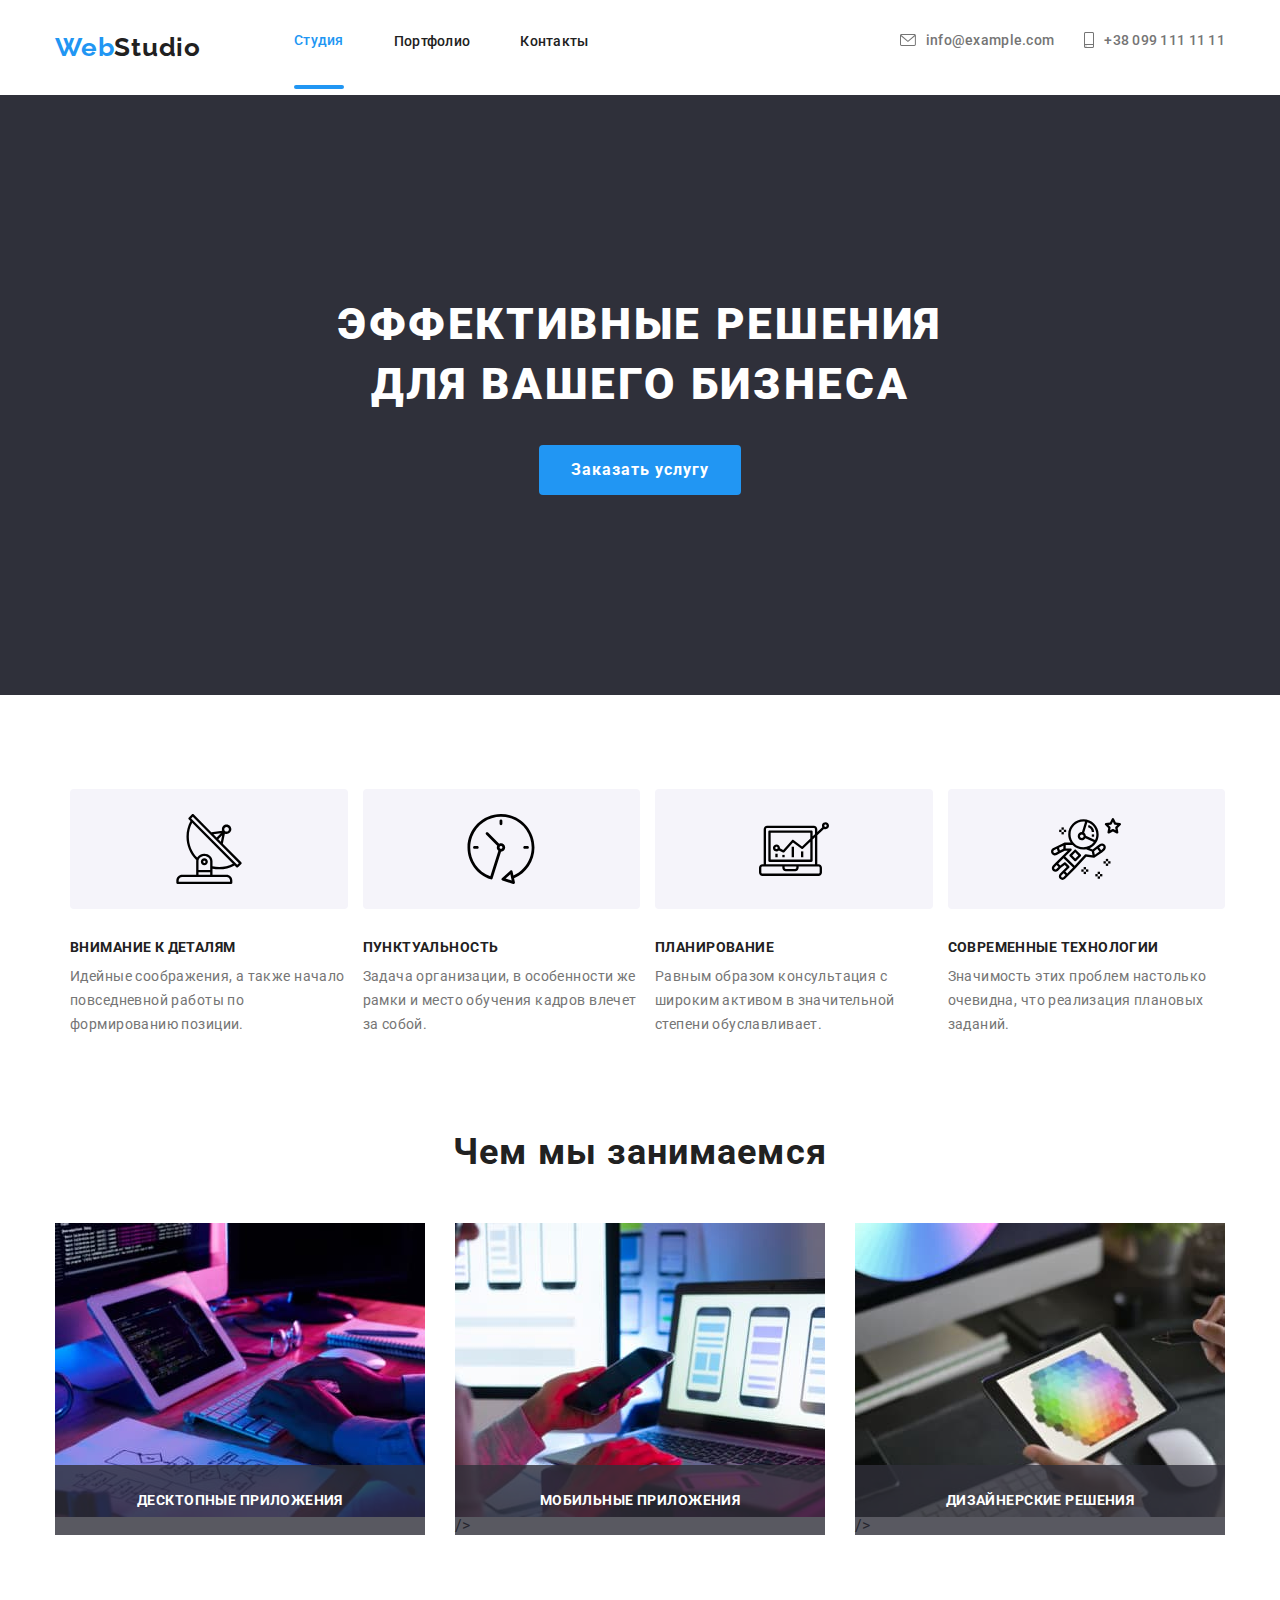
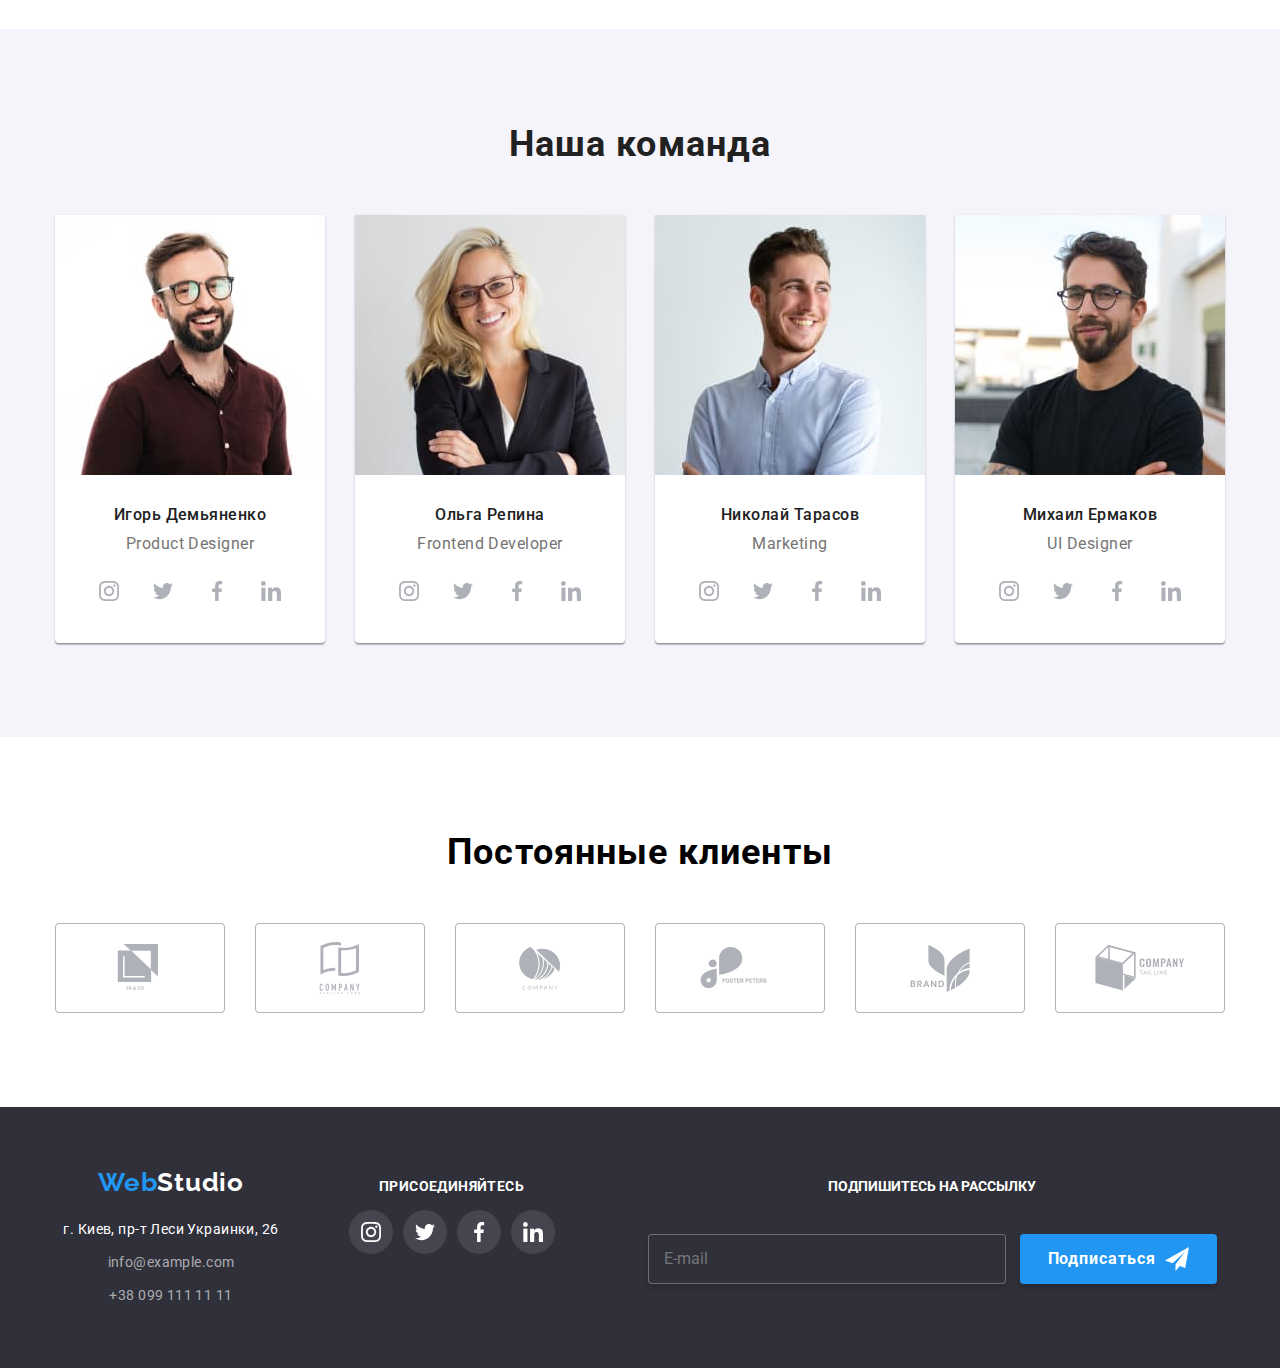
==== commit 99a7bacf: "fix" ====
--- a/index.html
+++ b/index.html
@@ -296,7 +296,7 @@
                   type="image/jpeg" />
                 <source srcset="./images/team/mob-staff-3.jpg, ./images/team/mob-staff-3@2x.jpg 2x" media="(min-width: 280px)"
                   type="image/jpeg" />
-                <img class="staff-image" src="./img/team/mob-staff-3.jpg" alt="Николай Тарасов" />
+                <img class="staff-image" src="./images/team/mob-staff-3.jpg" alt="Николай Тарасов" />
               </picture>
               <div class="team__info">
                 <h3 class="team__name">Николай Тарасов</h3>
--- a/sass/css/main.min.css
+++ b/sass/css/main.min.css
@@ -1,2 +1,2 @@
-h1,h2,h3,h4,h5,h6,p{margin:0}ul,ol{margin:0;padding:0}body{font-family:var(--main-font)}img{display:block}.link{text-decoration:none}.list{list-style:none}.address{font-style:normal}.section{padding-top:60px;padding-bottom:60px}@media screen and (min-width: 1200px){.section{padding-top:94px;padding-bottom:94px}}.container{width:100%;padding:0 15px}.header .container{display:flex;justify-content:space-between}.footer .container{display:flex;flex-direction:column;align-items:center;padding:60px 0px}@media screen and (min-width: 480px){.container{width:480px;padding:0 15px;margin:0 auto}.container .navigation{display:flex}}@media screen and (min-width: 768px){.container{width:768px}.header .container{display:flex}.footer .container{display:flex;flex-wrap:wrap;justify-content:center;align-items:baseline;flex-direction:row}}@media screen and (min-width: 1200px){.container{width:1200px}}.logo-element{font-family:var(--secondary-font);font-weight:700;font-size:26px;line-height:1.192;letter-spacing:0.03em;color:var(--accent-color)}.works__header,.team__header{font-weight:700;font-size:36px;line-height:1.167;letter-spacing:0.03em;color:var(--headers-color)}.header{padding:32px 0}@media screen and (max-width: 480px){.header{padding:16px 0;display:flex}}.navigation__list{display:none}@media screen and (min-width: 481px){.navigation__list{display:flex}}.navigation__list-item:not(:last-child){margin-right:50px}.logo{margin-right:93px}.navigation__list-item .active{color:var(--accent-color)}.navigation__list-link{font-weight:500;font-size:14px;line-height:1.142;letter-spacing:0.02em;color:var(--headers-color);transition:all 250ms cubic-bezier(0.4, 0, 0.2, 1)}.navigation__list-link:hover,.navigation__list-link:focus{color:var(--accent-color)}.address__list-link{font-weight:500;font-size:14px;line-height:1.142;letter-spacing:0.02em;color:var(--headers-color);transition:all 250ms cubic-bezier(0.4, 0, 0.2, 1)}.address__list-link:hover,.address__list-link:focus{color:var(--accent-color)}.logo{font-family:var(--secondary-font);font-weight:700;font-size:26px;line-height:1.192;letter-spacing:0.03em;color:var(--headers-color)}.address__list{display:flex}@media screen and (max-width: 480px){.address__list{display:none}}@media screen and (min-width: 480px){.address__list{flex-direction:column}}@media screen and (min-width: 1200px){.address__list{flex-direction:row}}.address__list-item:not(:last-child){margin-right:50px}@media screen and (min-width: 481px){.address__list-item:not(:last-child){margin-right:0}}@media screen and (min-width: 1200px){.address__list-item:not(:last-child){margin-right:30px}}@media screen and (min-width: 481px){.address__list-item:not(:first-child){margin-top:10px}}@media screen and (min-width: 1200px){.address__list-item:not(:first-child){margin-top:0}}.address__list-link{color:var(--text-color);display:flex;align-items:center}.address__list-svg{display:inline-block;align-items:center;background-size:contain;background-position:center;margin-right:10px;fill:var(--text-color);transition:all 250ms cubic-bezier(0.4, 0, 0.2, 1)}.address__list-link:hover .address__list-svg,.address__list-link:focus .address__list-svg{fill:var(--accent-color)}.item{display:block;position:relative}.navigation__list-underline{position:absolute;bottom:-41px;width:100%;height:4px;border-radius:2px;background-color:var(--accent-color)}.menu__mobile-btn{display:block;border:none;background-color:transparent}@media screen and (min-width: 481px){.menu__mobile-btn{display:none}}.hero{max-width:480px;height:400px;padding-top:118px;padding-bottom:118px;background-color:#2f303a;margin:0 auto;text-align:center;background-size:480px 400px;background-image:linear-gradient(rgba(47,48,58,0.4), rgba(47,48,58,0.4)),url(/images/hero/hero-mobile.jpg)}@media screen and (min-device-pixel-ratio: 2), screen and (min-resolution: 192dpi), screen and (min-resolution: 2dppx){.hero{background-image:linear-gradient(rgba(47,48,58,0.4), rgba(47,48,58,0.4)),url(/images/hero/hero-mobile@2x.jpg)}}@media screen and (min-width: 480px){.hero{max-width:768px;height:400px;background-image:linear-gradient(rgba(47,48,58,0.4), rgba(47,48,58,0.4)),url(/images/hero/hero-tablet.jpg);background-size:768px 400px}}@media screen and (min-width: 480px) and (min-device-pixel-ratio: 2), screen and (min-width: 480px) and (min-resolution: 192dpi), screen and (min-width: 480px) and (min-resolution: 2dppx){.hero{background-image:linear-gradient(rgba(47,48,58,0.4), rgba(47,48,58,0.4)),url(/images/hero/hero-tablet@2x.jpg)}}@media screen and (min-width: 768px){.hero{max-width:1600px;height:600px;padding-top:200px;padding-bottom:200px;background-image:linear-gradient(rgba(47,48,58,0.4), rgba(47,48,58,0.4)),url(/images/hero/hero-desktop.jpg);background-size:1600px 600px}}@media screen and (min-width: 768px) and (min-device-pixel-ratio: 2), screen and (min-width: 768px) and (min-resolution: 192dpi), screen and (min-width: 768px) and (min-resolution: 2dppx){.hero{background-image:linear-gradient(rgba(47,48,58,0.4), rgba(47,48,58,0.4)),url(/images/hero/hero-desktop@2x.jpg)}}.hero__header{margin-bottom:30px;text-align:center;width:100%;margin:0 auto;font-weight:900;font-size:26px;line-height:1.615;letter-spacing:0.06em;text-transform:uppercase;color:var(--hero-color)}@media screen and (min-width: 1200px){.hero__header{font-size:44px;line-height:1.363}}.modal-btn{display:block;font-family:inherit;font-weight:700;font-size:16px;line-height:1.875;letter-spacing:0.06em;margin:0 auto;margin-top:30px;padding:10px 32px;border-style:none;border-radius:4px;cursor:pointer;background-color:var(--accent-color);color:var(--hero-color)}.modal-btn:hover,.modal-btn:focus{box-shadow:0px 4px 4px rgba(0,0,0,0.15)}@media screen and (min-width: 768px){.about__list{display:flex;flex-wrap:wrap;margin-top:-15px;margin-left:-15}}.about__list-header{text-align:center;margin-top:30px;font-weight:700;font-size:14px;line-height:1.142;letter-spacing:0.03em;text-transform:uppercase;color:var(--headers-color)}@media screen and (min-width: 768px){.about__list-header{text-align:start}}@media screen and (min-width: 768px){.about__list-item{margin-top:15px;margin-left:15px;flex-basis:calc(100% / 2 - 15px)}}@media screen and (min-width: 1200px){.about__list-item{flex-basis:calc(100% / 4 - 15px)}}.about__list-text{margin-top:10px;font-weight:400;font-size:14px;line-height:1.714;letter-spacing:0.03em;color:var(--text-color)}.about__list-svg{display:flex;justify-content:center;padding-top:25px;padding-bottom:25px;border-radius:4px;background-color:var(--about-color)}@media screen and (min-width: 320px) and (max-width: 1199px){.works{display:none}}@media screen and (min-width: 1200px){.works{padding-bottom:94px}.works__header{margin:0 auto;text-align:center}.works__list{display:flex;justify-content:center;padding-top:50px}.works__list-item:not(:last-child){margin-right:30px}.works__list-item{position:relative}.works__list-desc{font-weight:700;font-size:14px;line-height:1.142;text-align:center;letter-spacing:0.03em;text-transform:uppercase;color:var(--hero-color);padding-top:27px;padding-bottom:27px;background:rgba(47,48,58,0.8);position:absolute;bottom:0;left:0;width:100%}}@media screen and (min-width: 320px){.team__list{flex-wrap:wrap;padding-top:30px;justify-content:center}}@media screen and (min-width: 1200px){.team__list{padding-top:50px}}.team{background-color:#f5f4fa}.team__header{text-align:center}.team__list{display:flex;margin-top:-30px;margin-left:-30px}.team__name{display:flex;justify-content:center;font-weight:500;font-size:16px;line-height:1.188;letter-spacing:0.03em;color:var(--headers-color)}.team__work{display:flex;justify-content:center;font-weight:400;font-size:16px;line-height:1.188;letter-spacing:0.03em;color:var(--text-color);margin-top:10px}.team__list-item{background-color:var(--hero-color);box-shadow:0px 1px 3px rgba(0,0,0,0.12),0px 1px 1px rgba(0,0,0,0.14),0px 2px 1px rgba(0,0,0,0.2);border-radius:0px 0px 4px 4px;flex-basis:calc(100% / 2 - 30px);margin-top:30px;margin-left:30px}@media screen and (min-width: 320px){.team__list-item{flex-basis:calc(100% / 4 - 30px)}}.team__info{padding:30px 32px}.social__list{display:flex;justify-content:space-between;margin-top:16px}.social__list-link{display:flex;justify-content:center;align-items:center;width:44px;height:44px;border-radius:50%;background-color:var(--hero-color);transition:all 250ms cubic-bezier(0.4, 0, 0.2, 1)}.social__list-link:hover,.social__list-link:focus{background-color:var(--accent-color)}.social__list-svg{width:20px;height:20px;fill:var(--social-color);transition:all 250ms cubic-bezier(0.4, 0, 0.2, 1)}.social__list-link:hover .social__list-svg,.social__list-link:focus .social__list-svg{fill:var(--hero-color)}@media screen and (min-width: 320px){.clients__list-item{margin-right:30px;margin-top:30px;flex-basis:calc(100% / 2 - 30px)}}@media screen and (min-width: 768px){.clients__list-item{flex-basis:calc(100% / 3 - 30px)}}@media screen and (min-width: 1200px){.clients__list-item{flex-basis:calc(100% / 6 - 30px)}}.clients__list{margin-right:-30px;margin-top:-30px;display:flex;flex-wrap:wrap;justify-content:space-between}.clients__header{font-weight:700;font-size:36px;line-height:1.167;text-align:center;letter-spacing:0.03em;margin-bottom:50px}.clients__list-link{display:flex;justify-content:center;align-items:center;border:1px solid var(--social-color);border-radius:4px;width:170px;height:90px;transition:all 250ms cubic-bezier(0.4, 0, 0.2, 1)}.clients__list-link:hover,.clients__list-link:focus{border-color:var(--accent-color)}.clients__list-svg{fill:var(--social-color);transition:all 250ms cubic-bezier(0.4, 0, 0.2, 1)}.clients__list-link:hover .clients__list-svg,.clients__list-link:focus .clients__list-svg{fill:var(--accent-color)}.footer{background-color:#2f303a}.footer__logo{display:block}.footer__logo-element{font-family:var(--secondary-font);font-weight:700;font-size:26px;line-height:1.192;letter-spacing:0.03em;color:var(--hero-color)}.footer__address-wrapper{text-align:center}@media screen and (min-width: 768px){.footer__address-wrapper{margin-right:165px}}@media screen and (min-width: 1200px){.footer__address-wrapper{margin-right:70px}}.footer__address-map{font-style:normal;font-weight:400;font-size:14px;line-height:1.714;letter-spacing:0.03em;color:#ffffff}.footer__address-link{font-style:normal;font-weight:400;font-size:14px;line-height:1.714;letter-spacing:0.03em;color:var(--footer__address-color)}.footer__address{margin-top:20px}.footer__address-item:not(:last-child){margin-bottom:9px}.footer__social{text-align:center;margin-top:60px}@media screen and (min-width: 768px){.footer__social{margin-top:0}}@media screen and (min-width: 768px){.footer__social{margin-right:93px}}.footer__social-agit{font-weight:700;font-size:14px;line-height:1.143;letter-spacing:0.03em;text-transform:uppercase;color:var(--hero-color)}.footer__social-list{background-color:rgba(255,255,255,0.1)}.footer__social-item:not(:last-child){margin-right:10px}.footer__social-svg{fill:var(--hero-color)}.footer__subscribe-button{display:inline-flex;align-items:center;justify-content:space-between;width:197px;height:50px;padding:10px 28px;box-shadow:0px 4px 4px rgba(0,0,0,0.15);border-radius:4px;border:none;font-weight:700;font-size:16px;line-height:1.875;letter-spacing:0.06em;color:var(--hero-color);background-color:var(--accent-color);cursor:pointer;margin-top:20px}.footer__subscribe-input{width:358px;height:50px;border:1px solid rgba(255,255,255,0.3);border-radius:4px;box-shadow:0px 4px 4px rgba(0,0,0,0.15);margin-right:10px;padding:15px;color:rgba(255,255,255,0.6);background-color:#2f303a}.footer__subscribe-svg{width:24px;height:24px;fill:var(--hero-color)}.footer__subscribe-agit{margin-bottom:20px;font-weight:700;font-size:14px;text-transform:uppercase;color:var(--hero-color)}.footer__subscribe{margin-top:60px;text-align:center}@media screen and (min-width: 1200px){.footer__subscribe{margin-top:0}}.hero__backdrop{position:fixed;top:0;left:0;transition:all 250ms cubic-bezier(0.4, 0, 0.2, 1);width:100%;height:100%;background-color:rgba(0,0,0,0.2)}.hero__modal{position:absolute;top:50%;left:50%;transform:translate(-50%, -50%);width:528px;height:581px;border-radius:4px;box-shadow:0px 1px 3px rgba(0,0,0,0.12),0px 1px 1px rgba(0,0,0,0.14),0px 2px 1px rgba(0,0,0,0.2);background-color:var(--hero-color);padding:40px}.hero__modalbtn{position:absolute;top:8px;right:8px;display:flex;cursor:pointer;width:30px;height:30px;padding:10px;border:1px solid rgba(0,0,0,0.1);border-radius:50%;background-color:var(--hero-color)}.hero__modalbtn:hover,.hero__modalbtn:focus{border-color:var(--accent-color)}.hero__modalbtn-svg{width:11px;height:11px;fill:var(--headers-color)}.hero__modalbtn:hover .hero__modalbtn-svg,.hero__modalbtn:focus .hero__modalbtn-svg{fill:var(--accent-color)}.is-hidden{opacity:0;visibility:hidden;pointer-events:none}.hero__modal-area{display:flex;flex-direction:column;margin-bottom:10px}.hero__modal-title{font-weight:700;font-size:20px;line-height:1.15;text-align:center;letter-spacing:0.03em;margin-bottom:12px;color:var(--headers-color)}.hero__modal-label{font-weight:400;font-size:12px;line-height:1.167;letter-spacing:0.01em;margin-bottom:4px;color:var(--text-color)}.hero__modal-wrapper{position:relative}.hero__modal-input{width:100%;height:40px;margin:0;padding-left:42px;border-radius:4px;border:1px solid rgba(33,33,33,0.2);transition:all 250ms cubic-bezier(0.4, 0, 0.2, 1);outline:none}.hero__modal-input:hover,.hero__modal-input:focus{border-color:var(--accent-color)}.hero__modal-svg{position:absolute;top:50%;left:12px;margin:0;padding:0;transform:translateY(-50%);transition:all 250ms cubic-bezier(0.4, 0, 0.2, 1)}.hero__modal-input:hover+.hero__modal-svg,.hero__modal-input:focus+.hero__modal-svg{fill:var(--accent-color)}.hero__modal-comment{width:448px;height:120px;padding:12px 16px;border-radius:4px;border:1px solid rgba(33,33,33,0.2);outline:none;resize:none;transition:all 250ms cubic-bezier(0.4, 0, 0.2, 1)}.hero__modal-comment::placeholder{font-size:12px;color:rgba(117,117,117,0.5)}.hero__modal-comment:hover,.hero__modal-comment:focus{border:1px solid var(--accent-color)}.hero__modal-checkbox-wrapper{position:relative;display:flex;align-items:center;justify-content:center;appearance:none;margin-bottom:30px}.hero__modal-input-check{width:16px;height:15px;border-radius:2px;border:2px solid var(--headers-color);margin-right:7px}.hero__modal-check-label{font-size:14px;font-weight:400;line-height:1.714;letter-spacing:0.03em;color:var(--text-color)}.hero__modal-conditions{text-decoration:underline;color:var(--accent-color)}.hero__modal-check-svg{width:16px;height:15px;position:absolute;visibility:hidden;top:0;left:0;opacity:0}.hero__modal-check-label:checked .hero__modal-check-svg{visibility:visible;opacity:1}.menu__mobile{position:fixed;top:0;left:0;width:100%;min-height:796px;background:#ffffff;box-shadow:0px 4px 8px rgba(0,0,0,0.04),0px 2px 4px rgba(0,0,0,0.08),0px 1px 3px rgba(0,0,0,0.16);opacity:0;visibility:hidden;pointer-events:none;display:flex;flex-direction:column;padding-left:40px;padding-top:48px;padding-bottom:48px}@media screen and (min-width: 768px){.menu__mobile{display:none}}.is-open{opacity:1;visibility:visible;pointer-events:auto}.social__list-mobile{display:flex;margin-top:64px}.menu__mobile .hero__modalbtn{position:absolute;top:21px;right:25px;display:flex;cursor:pointer;width:30px;height:30px;padding:10px;border:1px solid rgba(0,0,0,0.1);border-radius:50%;background-color:var(--hero-color)}.navigation__list-mobile .navigation__list-item:not(:last-child){margin-bottom:35px}.navigation__list-mobile .navigation__list-link{font-weight:500;font-size:40px;line-height:47px;letter-spacing:0.02em}.address__list-mobile .address__list-link{font-weight:500;font-size:34px;line-height:40px;letter-spacing:0.02em}.address__menu-color{color:#2196f3}.address__list-mobile .address__menu-link{font-weight:500;font-size:24px;line-height:28px;letter-spacing:0.02em;margin-top:32px}.social__list-mobile-link{font-weight:500;font-size:18px;line-height:22px;letter-spacing:0.02em;color:#2196f3;border-right:1px solid rgba(33,33,33,0.2)}.social__list-mobile-link:not(:last-child){margin-right:10px;padding-right:10px}:root{--main-font: "Roboto", sans-serif;--secondary-font: "Raleway", sans-serif;--accent-color: #2196f3;--headers-color: #212121;--text-color: #757575;--hero-color: #ffffff;--social-color: #afb1b8;--about-color: #f5f4fa;--footer__address-color: rgba(255, 255, 255, 0.6)}
+h1,h2,h3,h4,h5,h6,p{margin:0}ul,ol{margin:0;padding:0}body{font-family:var(--main-font)}img{display:block}.link{text-decoration:none}.list{list-style:none}.address{font-style:normal}.section{padding-top:60px;padding-bottom:60px}@media screen and (min-width: 1200px){.section{padding-top:94px;padding-bottom:94px}}.container{width:100%;padding:0 15px}.header .container{display:flex;justify-content:space-between}.footer .container{display:flex;flex-direction:column;align-items:center;padding:60px 0px}@media screen and (min-width: 480px){.container{width:480px;padding:0 15px;margin:0 auto}.container .navigation{display:flex}}@media screen and (min-width: 768px){.container{width:768px}.header .container{display:flex}.footer .container{display:flex;flex-wrap:wrap;justify-content:center;align-items:baseline;flex-direction:row}}@media screen and (min-width: 1200px){.container{width:1200px}}.logo-element{font-family:var(--secondary-font);font-weight:700;font-size:26px;line-height:1.192;letter-spacing:0.03em;color:var(--accent-color)}.works__header,.team__header{font-weight:700;font-size:36px;line-height:1.167;letter-spacing:0.03em;color:var(--headers-color)}.header{padding:32px 0}@media screen and (max-width: 480px){.header{padding:16px 0;display:flex}}.navigation__list{display:none}@media screen and (min-width: 481px){.navigation__list{display:flex}}.navigation__list-item:not(:last-child){margin-right:50px}.logo{margin-right:93px}.navigation__list-item .active{color:var(--accent-color)}.navigation__list-link{font-weight:500;font-size:14px;line-height:1.142;letter-spacing:0.02em;color:var(--headers-color);transition:all 250ms cubic-bezier(0.4, 0, 0.2, 1)}.navigation__list-link:hover,.navigation__list-link:focus{color:var(--accent-color)}.address__list-link{font-weight:500;font-size:14px;line-height:1.142;letter-spacing:0.02em;color:var(--headers-color);transition:all 250ms cubic-bezier(0.4, 0, 0.2, 1)}.address__list-link:hover,.address__list-link:focus{color:var(--accent-color)}.logo{font-family:var(--secondary-font);font-weight:700;font-size:26px;line-height:1.192;letter-spacing:0.03em;color:var(--headers-color)}.address__list{display:flex}@media screen and (max-width: 480px){.address__list{display:none}}@media screen and (min-width: 480px){.address__list{flex-direction:column}}@media screen and (min-width: 1200px){.address__list{flex-direction:row}}.address__list-item:not(:last-child){margin-right:50px}@media screen and (min-width: 481px){.address__list-item:not(:last-child){margin-right:0}}@media screen and (min-width: 1200px){.address__list-item:not(:last-child){margin-right:30px}}@media screen and (min-width: 481px){.address__list-item:not(:first-child){margin-top:10px}}@media screen and (min-width: 1200px){.address__list-item:not(:first-child){margin-top:0}}.address__list-link{color:var(--text-color);display:flex;align-items:center}.address__list-svg{display:inline-block;align-items:center;background-size:contain;background-position:center;margin-right:10px;fill:var(--text-color);transition:all 250ms cubic-bezier(0.4, 0, 0.2, 1)}.address__list-link:hover .address__list-svg,.address__list-link:focus .address__list-svg{fill:var(--accent-color)}.item{display:block;position:relative}.navigation__list-underline{position:absolute;bottom:-41px;width:100%;height:4px;border-radius:2px;background-color:var(--accent-color)}.menu__mobile-btn{display:block;border:none;background-color:transparent}@media screen and (min-width: 481px){.menu__mobile-btn{display:none}}.hero{max-width:480px;height:400px;padding-top:118px;padding-bottom:118px;background-color:#2f303a;margin:0 auto;text-align:center;background-size:480px 400px;background-image:linear-gradient(rgba(47,48,58,0.4), rgba(47,48,58,0.4)),url("../../images/hero/hero-mobile.jpg")}@media screen and (min-device-pixel-ratio: 2), screen and (min-resolution: 192dpi), screen and (min-resolution: 2dppx){.hero{background-image:linear-gradient(rgba(47,48,58,0.4), rgba(47,48,58,0.4)),url("../../images/hero/hero-mobile@2x.jpg")}}@media screen and (min-width: 480px){.hero{max-width:768px;height:400px;background-image:linear-gradient(rgba(47,48,58,0.4), rgba(47,48,58,0.4)),url("../images/hero/hero-tablet.jpg");background-size:768px 400px}}@media screen and (min-width: 480px) and (min-device-pixel-ratio: 2), screen and (min-width: 480px) and (min-resolution: 192dpi), screen and (min-width: 480px) and (min-resolution: 2dppx){.hero{background-image:linear-gradient(rgba(47,48,58,0.4), rgba(47,48,58,0.4)),url("../images/hero/hero-tablet@2x.jpg")}}@media screen and (min-width: 768px){.hero{max-width:1600px;height:600px;padding-top:200px;padding-bottom:200px;background-image:linear-gradient(rgba(47,48,58,0.4), rgba(47,48,58,0.4)),url("../images/hero/hero-desktop.jpg");background-size:1600px 600px}}@media screen and (min-width: 768px) and (min-device-pixel-ratio: 2), screen and (min-width: 768px) and (min-resolution: 192dpi), screen and (min-width: 768px) and (min-resolution: 2dppx){.hero{background-image:linear-gradient(rgba(47,48,58,0.4), rgba(47,48,58,0.4)),url("../images/hero/hero-desktop@2x.jpg")}}.hero__header{margin-bottom:30px;text-align:center;width:100%;margin:0 auto;font-weight:900;font-size:26px;line-height:1.615;letter-spacing:0.06em;text-transform:uppercase;color:var(--hero-color)}@media screen and (min-width: 1200px){.hero__header{font-size:44px;line-height:1.363}}.modal-btn{display:block;font-family:inherit;font-weight:700;font-size:16px;line-height:1.875;letter-spacing:0.06em;margin:0 auto;margin-top:30px;padding:10px 32px;border-style:none;border-radius:4px;cursor:pointer;background-color:var(--accent-color);color:var(--hero-color)}.modal-btn:hover,.modal-btn:focus{box-shadow:0px 4px 4px rgba(0,0,0,0.15)}@media screen and (min-width: 768px){.about__list{display:flex;flex-wrap:wrap;margin-top:-15px;margin-left:-15}}.about__list-header{text-align:center;margin-top:30px;font-weight:700;font-size:14px;line-height:1.142;letter-spacing:0.03em;text-transform:uppercase;color:var(--headers-color)}@media screen and (min-width: 768px){.about__list-header{text-align:start}}@media screen and (min-width: 768px){.about__list-item{margin-top:15px;margin-left:15px;flex-basis:calc(100% / 2 - 15px)}}@media screen and (min-width: 1200px){.about__list-item{flex-basis:calc(100% / 4 - 15px)}}.about__list-text{margin-top:10px;font-weight:400;font-size:14px;line-height:1.714;letter-spacing:0.03em;color:var(--text-color)}.about__list-svg{display:flex;justify-content:center;padding-top:25px;padding-bottom:25px;border-radius:4px;background-color:var(--about-color)}@media screen and (min-width: 320px) and (max-width: 1199px){.works{display:none}}@media screen and (min-width: 1200px){.works{padding-bottom:94px}.works__header{margin:0 auto;text-align:center}.works__list{display:flex;justify-content:center;padding-top:50px}.works__list-item:not(:last-child){margin-right:30px}.works__list-item{position:relative}.works__list-desc{font-weight:700;font-size:14px;line-height:1.142;text-align:center;letter-spacing:0.03em;text-transform:uppercase;color:var(--hero-color);padding-top:27px;padding-bottom:27px;background:rgba(47,48,58,0.8);position:absolute;bottom:0;left:0;width:100%}}@media screen and (min-width: 320px){.team__list{flex-wrap:wrap;padding-top:30px;justify-content:center}}@media screen and (min-width: 1200px){.team__list{padding-top:50px}}.team{background-color:#f5f4fa}.team__header{text-align:center}.team__list{display:flex;margin-top:-30px;margin-left:-30px}.team__name{display:flex;justify-content:center;font-weight:500;font-size:16px;line-height:1.188;letter-spacing:0.03em;color:var(--headers-color)}.team__work{display:flex;justify-content:center;font-weight:400;font-size:16px;line-height:1.188;letter-spacing:0.03em;color:var(--text-color);margin-top:10px}.team__list-item{background-color:var(--hero-color);box-shadow:0px 1px 3px rgba(0,0,0,0.12),0px 1px 1px rgba(0,0,0,0.14),0px 2px 1px rgba(0,0,0,0.2);border-radius:0px 0px 4px 4px;flex-basis:calc(100% / 2 - 30px);margin-top:30px;margin-left:30px}@media screen and (min-width: 320px){.team__list-item{flex-basis:calc(100% / 4 - 30px)}}.team__info{padding:30px 32px}.social__list{display:flex;justify-content:space-between;margin-top:16px}.social__list-link{display:flex;justify-content:center;align-items:center;width:44px;height:44px;border-radius:50%;background-color:var(--hero-color);transition:all 250ms cubic-bezier(0.4, 0, 0.2, 1)}.social__list-link:hover,.social__list-link:focus{background-color:var(--accent-color)}.social__list-svg{width:20px;height:20px;fill:var(--social-color);transition:all 250ms cubic-bezier(0.4, 0, 0.2, 1)}.social__list-link:hover .social__list-svg,.social__list-link:focus .social__list-svg{fill:var(--hero-color)}@media screen and (min-width: 320px){.clients__list-item{margin-right:30px;margin-top:30px;flex-basis:calc(100% / 2 - 30px)}}@media screen and (min-width: 768px){.clients__list-item{flex-basis:calc(100% / 3 - 30px)}}@media screen and (min-width: 1200px){.clients__list-item{flex-basis:calc(100% / 6 - 30px)}}.clients__list{margin-right:-30px;margin-top:-30px;display:flex;flex-wrap:wrap;justify-content:space-between}.clients__header{font-weight:700;font-size:36px;line-height:1.167;text-align:center;letter-spacing:0.03em;margin-bottom:50px}.clients__list-link{display:flex;justify-content:center;align-items:center;border:1px solid var(--social-color);border-radius:4px;width:170px;height:90px;transition:all 250ms cubic-bezier(0.4, 0, 0.2, 1)}.clients__list-link:hover,.clients__list-link:focus{border-color:var(--accent-color)}.clients__list-svg{fill:var(--social-color);transition:all 250ms cubic-bezier(0.4, 0, 0.2, 1)}.clients__list-link:hover .clients__list-svg,.clients__list-link:focus .clients__list-svg{fill:var(--accent-color)}.footer{background-color:#2f303a}.footer__logo{display:block}.footer__logo-element{font-family:var(--secondary-font);font-weight:700;font-size:26px;line-height:1.192;letter-spacing:0.03em;color:var(--hero-color)}.footer__address-wrapper{text-align:center}@media screen and (min-width: 768px){.footer__address-wrapper{margin-right:165px}}@media screen and (min-width: 1200px){.footer__address-wrapper{margin-right:70px}}.footer__address-map{font-style:normal;font-weight:400;font-size:14px;line-height:1.714;letter-spacing:0.03em;color:#ffffff}.footer__address-link{font-style:normal;font-weight:400;font-size:14px;line-height:1.714;letter-spacing:0.03em;color:var(--footer__address-color)}.footer__address{margin-top:20px}.footer__address-item:not(:last-child){margin-bottom:9px}.footer__social{text-align:center;margin-top:60px}@media screen and (min-width: 768px){.footer__social{margin-top:0}}@media screen and (min-width: 768px){.footer__social{margin-right:93px}}.footer__social-agit{font-weight:700;font-size:14px;line-height:1.143;letter-spacing:0.03em;text-transform:uppercase;color:var(--hero-color)}.footer__social-list{background-color:rgba(255,255,255,0.1)}.footer__social-item:not(:last-child){margin-right:10px}.footer__social-svg{fill:var(--hero-color)}.footer__subscribe-button{display:inline-flex;align-items:center;justify-content:space-between;width:197px;height:50px;padding:10px 28px;box-shadow:0px 4px 4px rgba(0,0,0,0.15);border-radius:4px;border:none;font-weight:700;font-size:16px;line-height:1.875;letter-spacing:0.06em;color:var(--hero-color);background-color:var(--accent-color);cursor:pointer;margin-top:20px}.footer__subscribe-input{width:358px;height:50px;border:1px solid rgba(255,255,255,0.3);border-radius:4px;box-shadow:0px 4px 4px rgba(0,0,0,0.15);margin-right:10px;padding:15px;color:rgba(255,255,255,0.6);background-color:#2f303a}.footer__subscribe-svg{width:24px;height:24px;fill:var(--hero-color)}.footer__subscribe-agit{margin-bottom:20px;font-weight:700;font-size:14px;text-transform:uppercase;color:var(--hero-color)}.footer__subscribe{margin-top:60px;text-align:center}@media screen and (min-width: 1200px){.footer__subscribe{margin-top:0}}.hero__backdrop{position:fixed;top:0;left:0;transition:all 250ms cubic-bezier(0.4, 0, 0.2, 1);width:100%;height:100%;background-color:rgba(0,0,0,0.2)}.hero__modal{position:absolute;top:50%;left:50%;transform:translate(-50%, -50%);width:528px;height:581px;border-radius:4px;box-shadow:0px 1px 3px rgba(0,0,0,0.12),0px 1px 1px rgba(0,0,0,0.14),0px 2px 1px rgba(0,0,0,0.2);background-color:var(--hero-color);padding:40px}.hero__modalbtn{position:absolute;top:8px;right:8px;display:flex;cursor:pointer;width:30px;height:30px;padding:10px;border:1px solid rgba(0,0,0,0.1);border-radius:50%;background-color:var(--hero-color)}.hero__modalbtn:hover,.hero__modalbtn:focus{border-color:var(--accent-color)}.hero__modalbtn-svg{width:11px;height:11px;fill:var(--headers-color)}.hero__modalbtn:hover .hero__modalbtn-svg,.hero__modalbtn:focus .hero__modalbtn-svg{fill:var(--accent-color)}.is-hidden{opacity:0;visibility:hidden;pointer-events:none}.hero__modal-area{display:flex;flex-direction:column;margin-bottom:10px}.hero__modal-title{font-weight:700;font-size:20px;line-height:1.15;text-align:center;letter-spacing:0.03em;margin-bottom:12px;color:var(--headers-color)}.hero__modal-label{font-weight:400;font-size:12px;line-height:1.167;letter-spacing:0.01em;margin-bottom:4px;color:var(--text-color)}.hero__modal-wrapper{position:relative}.hero__modal-input{width:100%;height:40px;margin:0;padding-left:42px;border-radius:4px;border:1px solid rgba(33,33,33,0.2);transition:all 250ms cubic-bezier(0.4, 0, 0.2, 1);outline:none}.hero__modal-input:hover,.hero__modal-input:focus{border-color:var(--accent-color)}.hero__modal-svg{position:absolute;top:50%;left:12px;margin:0;padding:0;transform:translateY(-50%);transition:all 250ms cubic-bezier(0.4, 0, 0.2, 1)}.hero__modal-input:hover+.hero__modal-svg,.hero__modal-input:focus+.hero__modal-svg{fill:var(--accent-color)}.hero__modal-comment{width:448px;height:120px;padding:12px 16px;border-radius:4px;border:1px solid rgba(33,33,33,0.2);outline:none;resize:none;transition:all 250ms cubic-bezier(0.4, 0, 0.2, 1)}.hero__modal-comment::placeholder{font-size:12px;color:rgba(117,117,117,0.5)}.hero__modal-comment:hover,.hero__modal-comment:focus{border:1px solid var(--accent-color)}.hero__modal-checkbox-wrapper{position:relative;display:flex;align-items:center;justify-content:center;appearance:none;margin-bottom:30px}.hero__modal-input-check{width:16px;height:15px;border-radius:2px;border:2px solid var(--headers-color);margin-right:7px}.hero__modal-check-label{font-size:14px;font-weight:400;line-height:1.714;letter-spacing:0.03em;color:var(--text-color)}.hero__modal-conditions{text-decoration:underline;color:var(--accent-color)}.hero__modal-check-svg{width:16px;height:15px;position:absolute;visibility:hidden;top:0;left:0;opacity:0}.hero__modal-check-label:checked .hero__modal-check-svg{visibility:visible;opacity:1}.menu__mobile{position:fixed;top:0;left:0;width:100%;min-height:796px;background:#ffffff;box-shadow:0px 4px 8px rgba(0,0,0,0.04),0px 2px 4px rgba(0,0,0,0.08),0px 1px 3px rgba(0,0,0,0.16);opacity:0;visibility:hidden;pointer-events:none;display:flex;flex-direction:column;padding-left:40px;padding-top:48px;padding-bottom:48px}@media screen and (min-width: 768px){.menu__mobile{display:none}}.is-open{opacity:1;visibility:visible;pointer-events:auto}.social__list-mobile{display:flex;margin-top:64px}.menu__mobile .hero__modalbtn{position:absolute;top:21px;right:25px;display:flex;cursor:pointer;width:30px;height:30px;padding:10px;border:1px solid rgba(0,0,0,0.1);border-radius:50%;background-color:var(--hero-color)}.navigation__list-mobile .navigation__list-item:not(:last-child){margin-bottom:35px}.navigation__list-mobile .navigation__list-link{font-weight:500;font-size:40px;line-height:47px;letter-spacing:0.02em}.address__list-mobile .address__list-link{font-weight:500;font-size:34px;line-height:40px;letter-spacing:0.02em}.address__menu-color{color:#2196f3}.address__list-mobile .address__menu-link{font-weight:500;font-size:24px;line-height:28px;letter-spacing:0.02em;margin-top:32px}.social__list-mobile-link{font-weight:500;font-size:18px;line-height:22px;letter-spacing:0.02em;color:#2196f3;border-right:1px solid rgba(33,33,33,0.2)}.social__list-mobile-link:not(:last-child){margin-right:10px;padding-right:10px}:root{--main-font: "Roboto", sans-serif;--secondary-font: "Raleway", sans-serif;--accent-color: #2196f3;--headers-color: #212121;--text-color: #757575;--hero-color: #ffffff;--social-color: #afb1b8;--about-color: #f5f4fa;--footer__address-color: rgba(255, 255, 255, 0.6)}
 /*# sourceMappingURL=main.min.css.map */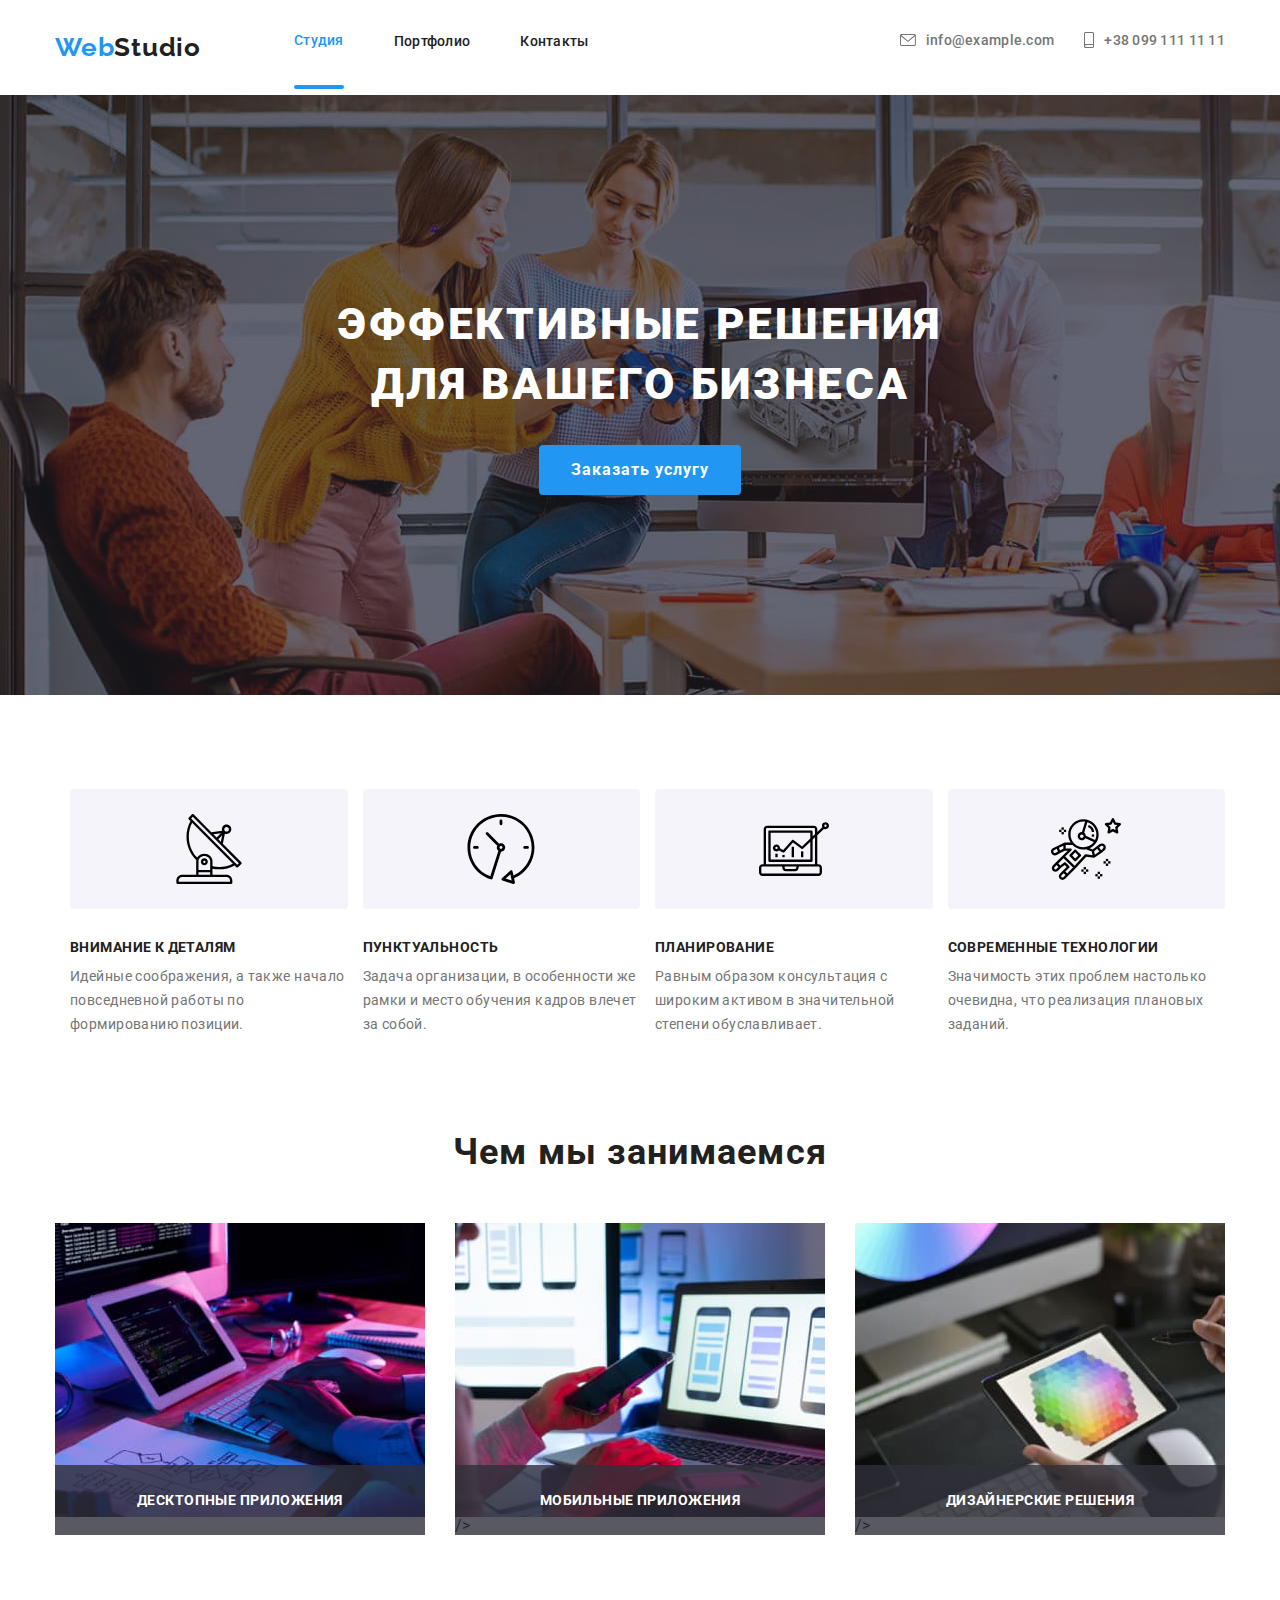
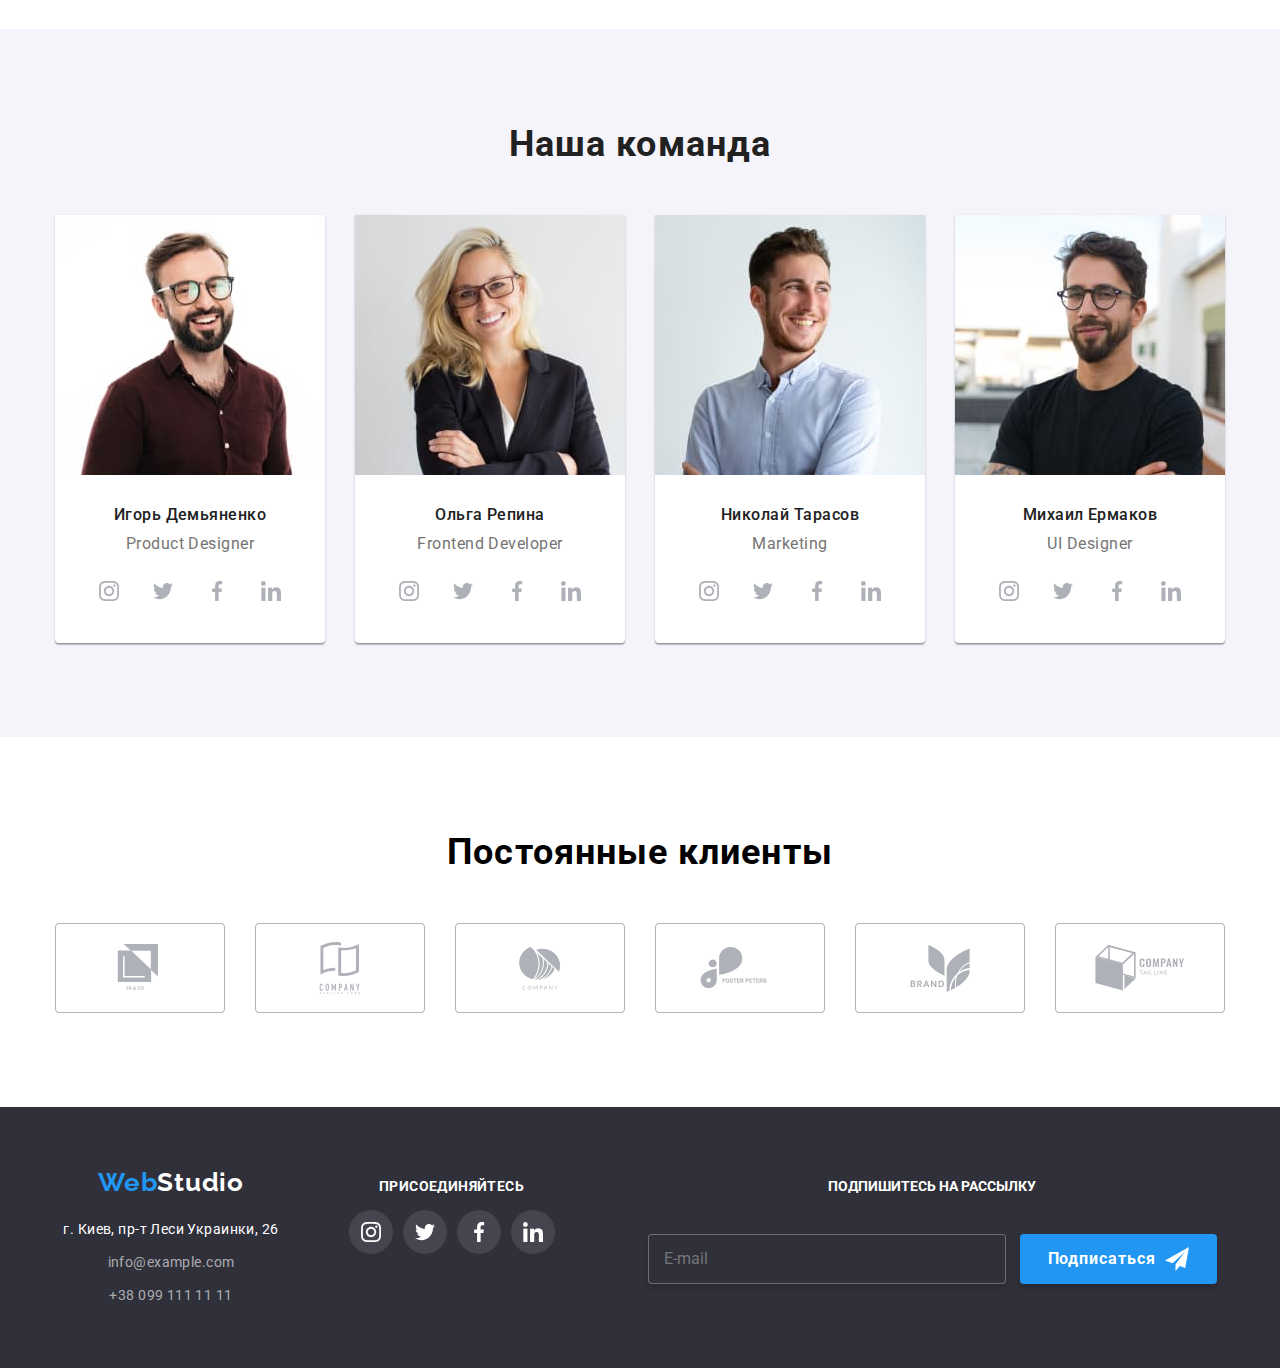
==== commit e72b59b2: "fix" ====
--- a/index.html
+++ b/index.html
@@ -502,7 +502,7 @@
       </div>
     </footer>
     <!--Backdrop -->
-    <!-- <div class="hero__backdrop is-hidden" data-modal>
+    <div class="hero__backdrop is-hidden" data-modal>
       <div class="hero__modal">
         <h2 class="hero__modal-title">Оставьте свои данные, мы вам перезвоним</h2>
         <form class="hero__modal-form">
@@ -558,7 +558,7 @@
           </svg>
         </button>
       </div>
-    </div> -->
+    </div>
     <script src="./js/menu.js"></script>
     <script src="./js/modal.js"></script>
   </body>
--- a/sass/css/main.min.css
+++ b/sass/css/main.min.css
@@ -1,2 +1,2 @@
-h1,h2,h3,h4,h5,h6,p{margin:0}ul,ol{margin:0;padding:0}body{font-family:var(--main-font)}img{display:block}.link{text-decoration:none}.list{list-style:none}.address{font-style:normal}.section{padding-top:60px;padding-bottom:60px}@media screen and (min-width: 1200px){.section{padding-top:94px;padding-bottom:94px}}.container{width:100%;padding:0 15px}.header .container{display:flex;justify-content:space-between}.footer .container{display:flex;flex-direction:column;align-items:center;padding:60px 0px}@media screen and (min-width: 480px){.container{width:480px;padding:0 15px;margin:0 auto}.container .navigation{display:flex}}@media screen and (min-width: 768px){.container{width:768px}.header .container{display:flex}.footer .container{display:flex;flex-wrap:wrap;justify-content:center;align-items:baseline;flex-direction:row}}@media screen and (min-width: 1200px){.container{width:1200px}}.logo-element{font-family:var(--secondary-font);font-weight:700;font-size:26px;line-height:1.192;letter-spacing:0.03em;color:var(--accent-color)}.works__header,.team__header{font-weight:700;font-size:36px;line-height:1.167;letter-spacing:0.03em;color:var(--headers-color)}.header{padding:32px 0}@media screen and (max-width: 480px){.header{padding:16px 0;display:flex}}.navigation__list{display:none}@media screen and (min-width: 481px){.navigation__list{display:flex}}.navigation__list-item:not(:last-child){margin-right:50px}.logo{margin-right:93px}.navigation__list-item .active{color:var(--accent-color)}.navigation__list-link{font-weight:500;font-size:14px;line-height:1.142;letter-spacing:0.02em;color:var(--headers-color);transition:all 250ms cubic-bezier(0.4, 0, 0.2, 1)}.navigation__list-link:hover,.navigation__list-link:focus{color:var(--accent-color)}.address__list-link{font-weight:500;font-size:14px;line-height:1.142;letter-spacing:0.02em;color:var(--headers-color);transition:all 250ms cubic-bezier(0.4, 0, 0.2, 1)}.address__list-link:hover,.address__list-link:focus{color:var(--accent-color)}.logo{font-family:var(--secondary-font);font-weight:700;font-size:26px;line-height:1.192;letter-spacing:0.03em;color:var(--headers-color)}.address__list{display:flex}@media screen and (max-width: 480px){.address__list{display:none}}@media screen and (min-width: 480px){.address__list{flex-direction:column}}@media screen and (min-width: 1200px){.address__list{flex-direction:row}}.address__list-item:not(:last-child){margin-right:50px}@media screen and (min-width: 481px){.address__list-item:not(:last-child){margin-right:0}}@media screen and (min-width: 1200px){.address__list-item:not(:last-child){margin-right:30px}}@media screen and (min-width: 481px){.address__list-item:not(:first-child){margin-top:10px}}@media screen and (min-width: 1200px){.address__list-item:not(:first-child){margin-top:0}}.address__list-link{color:var(--text-color);display:flex;align-items:center}.address__list-svg{display:inline-block;align-items:center;background-size:contain;background-position:center;margin-right:10px;fill:var(--text-color);transition:all 250ms cubic-bezier(0.4, 0, 0.2, 1)}.address__list-link:hover .address__list-svg,.address__list-link:focus .address__list-svg{fill:var(--accent-color)}.item{display:block;position:relative}.navigation__list-underline{position:absolute;bottom:-41px;width:100%;height:4px;border-radius:2px;background-color:var(--accent-color)}.menu__mobile-btn{display:block;border:none;background-color:transparent}@media screen and (min-width: 481px){.menu__mobile-btn{display:none}}.hero{max-width:480px;height:400px;padding-top:118px;padding-bottom:118px;background-color:#2f303a;margin:0 auto;text-align:center;background-size:480px 400px;background-image:linear-gradient(rgba(47,48,58,0.4), rgba(47,48,58,0.4)),url("../../images/hero/hero-mobile.jpg")}@media screen and (min-device-pixel-ratio: 2), screen and (min-resolution: 192dpi), screen and (min-resolution: 2dppx){.hero{background-image:linear-gradient(rgba(47,48,58,0.4), rgba(47,48,58,0.4)),url("../../images/hero/hero-mobile@2x.jpg")}}@media screen and (min-width: 480px){.hero{max-width:768px;height:400px;background-image:linear-gradient(rgba(47,48,58,0.4), rgba(47,48,58,0.4)),url("../images/hero/hero-tablet.jpg");background-size:768px 400px}}@media screen and (min-width: 480px) and (min-device-pixel-ratio: 2), screen and (min-width: 480px) and (min-resolution: 192dpi), screen and (min-width: 480px) and (min-resolution: 2dppx){.hero{background-image:linear-gradient(rgba(47,48,58,0.4), rgba(47,48,58,0.4)),url("../images/hero/hero-tablet@2x.jpg")}}@media screen and (min-width: 768px){.hero{max-width:1600px;height:600px;padding-top:200px;padding-bottom:200px;background-image:linear-gradient(rgba(47,48,58,0.4), rgba(47,48,58,0.4)),url("../images/hero/hero-desktop.jpg");background-size:1600px 600px}}@media screen and (min-width: 768px) and (min-device-pixel-ratio: 2), screen and (min-width: 768px) and (min-resolution: 192dpi), screen and (min-width: 768px) and (min-resolution: 2dppx){.hero{background-image:linear-gradient(rgba(47,48,58,0.4), rgba(47,48,58,0.4)),url("../images/hero/hero-desktop@2x.jpg")}}.hero__header{margin-bottom:30px;text-align:center;width:100%;margin:0 auto;font-weight:900;font-size:26px;line-height:1.615;letter-spacing:0.06em;text-transform:uppercase;color:var(--hero-color)}@media screen and (min-width: 1200px){.hero__header{font-size:44px;line-height:1.363}}.modal-btn{display:block;font-family:inherit;font-weight:700;font-size:16px;line-height:1.875;letter-spacing:0.06em;margin:0 auto;margin-top:30px;padding:10px 32px;border-style:none;border-radius:4px;cursor:pointer;background-color:var(--accent-color);color:var(--hero-color)}.modal-btn:hover,.modal-btn:focus{box-shadow:0px 4px 4px rgba(0,0,0,0.15)}@media screen and (min-width: 768px){.about__list{display:flex;flex-wrap:wrap;margin-top:-15px;margin-left:-15}}.about__list-header{text-align:center;margin-top:30px;font-weight:700;font-size:14px;line-height:1.142;letter-spacing:0.03em;text-transform:uppercase;color:var(--headers-color)}@media screen and (min-width: 768px){.about__list-header{text-align:start}}@media screen and (min-width: 768px){.about__list-item{margin-top:15px;margin-left:15px;flex-basis:calc(100% / 2 - 15px)}}@media screen and (min-width: 1200px){.about__list-item{flex-basis:calc(100% / 4 - 15px)}}.about__list-text{margin-top:10px;font-weight:400;font-size:14px;line-height:1.714;letter-spacing:0.03em;color:var(--text-color)}.about__list-svg{display:flex;justify-content:center;padding-top:25px;padding-bottom:25px;border-radius:4px;background-color:var(--about-color)}@media screen and (min-width: 320px) and (max-width: 1199px){.works{display:none}}@media screen and (min-width: 1200px){.works{padding-bottom:94px}.works__header{margin:0 auto;text-align:center}.works__list{display:flex;justify-content:center;padding-top:50px}.works__list-item:not(:last-child){margin-right:30px}.works__list-item{position:relative}.works__list-desc{font-weight:700;font-size:14px;line-height:1.142;text-align:center;letter-spacing:0.03em;text-transform:uppercase;color:var(--hero-color);padding-top:27px;padding-bottom:27px;background:rgba(47,48,58,0.8);position:absolute;bottom:0;left:0;width:100%}}@media screen and (min-width: 320px){.team__list{flex-wrap:wrap;padding-top:30px;justify-content:center}}@media screen and (min-width: 1200px){.team__list{padding-top:50px}}.team{background-color:#f5f4fa}.team__header{text-align:center}.team__list{display:flex;margin-top:-30px;margin-left:-30px}.team__name{display:flex;justify-content:center;font-weight:500;font-size:16px;line-height:1.188;letter-spacing:0.03em;color:var(--headers-color)}.team__work{display:flex;justify-content:center;font-weight:400;font-size:16px;line-height:1.188;letter-spacing:0.03em;color:var(--text-color);margin-top:10px}.team__list-item{background-color:var(--hero-color);box-shadow:0px 1px 3px rgba(0,0,0,0.12),0px 1px 1px rgba(0,0,0,0.14),0px 2px 1px rgba(0,0,0,0.2);border-radius:0px 0px 4px 4px;flex-basis:calc(100% / 2 - 30px);margin-top:30px;margin-left:30px}@media screen and (min-width: 320px){.team__list-item{flex-basis:calc(100% / 4 - 30px)}}.team__info{padding:30px 32px}.social__list{display:flex;justify-content:space-between;margin-top:16px}.social__list-link{display:flex;justify-content:center;align-items:center;width:44px;height:44px;border-radius:50%;background-color:var(--hero-color);transition:all 250ms cubic-bezier(0.4, 0, 0.2, 1)}.social__list-link:hover,.social__list-link:focus{background-color:var(--accent-color)}.social__list-svg{width:20px;height:20px;fill:var(--social-color);transition:all 250ms cubic-bezier(0.4, 0, 0.2, 1)}.social__list-link:hover .social__list-svg,.social__list-link:focus .social__list-svg{fill:var(--hero-color)}@media screen and (min-width: 320px){.clients__list-item{margin-right:30px;margin-top:30px;flex-basis:calc(100% / 2 - 30px)}}@media screen and (min-width: 768px){.clients__list-item{flex-basis:calc(100% / 3 - 30px)}}@media screen and (min-width: 1200px){.clients__list-item{flex-basis:calc(100% / 6 - 30px)}}.clients__list{margin-right:-30px;margin-top:-30px;display:flex;flex-wrap:wrap;justify-content:space-between}.clients__header{font-weight:700;font-size:36px;line-height:1.167;text-align:center;letter-spacing:0.03em;margin-bottom:50px}.clients__list-link{display:flex;justify-content:center;align-items:center;border:1px solid var(--social-color);border-radius:4px;width:170px;height:90px;transition:all 250ms cubic-bezier(0.4, 0, 0.2, 1)}.clients__list-link:hover,.clients__list-link:focus{border-color:var(--accent-color)}.clients__list-svg{fill:var(--social-color);transition:all 250ms cubic-bezier(0.4, 0, 0.2, 1)}.clients__list-link:hover .clients__list-svg,.clients__list-link:focus .clients__list-svg{fill:var(--accent-color)}.footer{background-color:#2f303a}.footer__logo{display:block}.footer__logo-element{font-family:var(--secondary-font);font-weight:700;font-size:26px;line-height:1.192;letter-spacing:0.03em;color:var(--hero-color)}.footer__address-wrapper{text-align:center}@media screen and (min-width: 768px){.footer__address-wrapper{margin-right:165px}}@media screen and (min-width: 1200px){.footer__address-wrapper{margin-right:70px}}.footer__address-map{font-style:normal;font-weight:400;font-size:14px;line-height:1.714;letter-spacing:0.03em;color:#ffffff}.footer__address-link{font-style:normal;font-weight:400;font-size:14px;line-height:1.714;letter-spacing:0.03em;color:var(--footer__address-color)}.footer__address{margin-top:20px}.footer__address-item:not(:last-child){margin-bottom:9px}.footer__social{text-align:center;margin-top:60px}@media screen and (min-width: 768px){.footer__social{margin-top:0}}@media screen and (min-width: 768px){.footer__social{margin-right:93px}}.footer__social-agit{font-weight:700;font-size:14px;line-height:1.143;letter-spacing:0.03em;text-transform:uppercase;color:var(--hero-color)}.footer__social-list{background-color:rgba(255,255,255,0.1)}.footer__social-item:not(:last-child){margin-right:10px}.footer__social-svg{fill:var(--hero-color)}.footer__subscribe-button{display:inline-flex;align-items:center;justify-content:space-between;width:197px;height:50px;padding:10px 28px;box-shadow:0px 4px 4px rgba(0,0,0,0.15);border-radius:4px;border:none;font-weight:700;font-size:16px;line-height:1.875;letter-spacing:0.06em;color:var(--hero-color);background-color:var(--accent-color);cursor:pointer;margin-top:20px}.footer__subscribe-input{width:358px;height:50px;border:1px solid rgba(255,255,255,0.3);border-radius:4px;box-shadow:0px 4px 4px rgba(0,0,0,0.15);margin-right:10px;padding:15px;color:rgba(255,255,255,0.6);background-color:#2f303a}.footer__subscribe-svg{width:24px;height:24px;fill:var(--hero-color)}.footer__subscribe-agit{margin-bottom:20px;font-weight:700;font-size:14px;text-transform:uppercase;color:var(--hero-color)}.footer__subscribe{margin-top:60px;text-align:center}@media screen and (min-width: 1200px){.footer__subscribe{margin-top:0}}.hero__backdrop{position:fixed;top:0;left:0;transition:all 250ms cubic-bezier(0.4, 0, 0.2, 1);width:100%;height:100%;background-color:rgba(0,0,0,0.2)}.hero__modal{position:absolute;top:50%;left:50%;transform:translate(-50%, -50%);width:528px;height:581px;border-radius:4px;box-shadow:0px 1px 3px rgba(0,0,0,0.12),0px 1px 1px rgba(0,0,0,0.14),0px 2px 1px rgba(0,0,0,0.2);background-color:var(--hero-color);padding:40px}.hero__modalbtn{position:absolute;top:8px;right:8px;display:flex;cursor:pointer;width:30px;height:30px;padding:10px;border:1px solid rgba(0,0,0,0.1);border-radius:50%;background-color:var(--hero-color)}.hero__modalbtn:hover,.hero__modalbtn:focus{border-color:var(--accent-color)}.hero__modalbtn-svg{width:11px;height:11px;fill:var(--headers-color)}.hero__modalbtn:hover .hero__modalbtn-svg,.hero__modalbtn:focus .hero__modalbtn-svg{fill:var(--accent-color)}.is-hidden{opacity:0;visibility:hidden;pointer-events:none}.hero__modal-area{display:flex;flex-direction:column;margin-bottom:10px}.hero__modal-title{font-weight:700;font-size:20px;line-height:1.15;text-align:center;letter-spacing:0.03em;margin-bottom:12px;color:var(--headers-color)}.hero__modal-label{font-weight:400;font-size:12px;line-height:1.167;letter-spacing:0.01em;margin-bottom:4px;color:var(--text-color)}.hero__modal-wrapper{position:relative}.hero__modal-input{width:100%;height:40px;margin:0;padding-left:42px;border-radius:4px;border:1px solid rgba(33,33,33,0.2);transition:all 250ms cubic-bezier(0.4, 0, 0.2, 1);outline:none}.hero__modal-input:hover,.hero__modal-input:focus{border-color:var(--accent-color)}.hero__modal-svg{position:absolute;top:50%;left:12px;margin:0;padding:0;transform:translateY(-50%);transition:all 250ms cubic-bezier(0.4, 0, 0.2, 1)}.hero__modal-input:hover+.hero__modal-svg,.hero__modal-input:focus+.hero__modal-svg{fill:var(--accent-color)}.hero__modal-comment{width:448px;height:120px;padding:12px 16px;border-radius:4px;border:1px solid rgba(33,33,33,0.2);outline:none;resize:none;transition:all 250ms cubic-bezier(0.4, 0, 0.2, 1)}.hero__modal-comment::placeholder{font-size:12px;color:rgba(117,117,117,0.5)}.hero__modal-comment:hover,.hero__modal-comment:focus{border:1px solid var(--accent-color)}.hero__modal-checkbox-wrapper{position:relative;display:flex;align-items:center;justify-content:center;appearance:none;margin-bottom:30px}.hero__modal-input-check{width:16px;height:15px;border-radius:2px;border:2px solid var(--headers-color);margin-right:7px}.hero__modal-check-label{font-size:14px;font-weight:400;line-height:1.714;letter-spacing:0.03em;color:var(--text-color)}.hero__modal-conditions{text-decoration:underline;color:var(--accent-color)}.hero__modal-check-svg{width:16px;height:15px;position:absolute;visibility:hidden;top:0;left:0;opacity:0}.hero__modal-check-label:checked .hero__modal-check-svg{visibility:visible;opacity:1}.menu__mobile{position:fixed;top:0;left:0;width:100%;min-height:796px;background:#ffffff;box-shadow:0px 4px 8px rgba(0,0,0,0.04),0px 2px 4px rgba(0,0,0,0.08),0px 1px 3px rgba(0,0,0,0.16);opacity:0;visibility:hidden;pointer-events:none;display:flex;flex-direction:column;padding-left:40px;padding-top:48px;padding-bottom:48px}@media screen and (min-width: 768px){.menu__mobile{display:none}}.is-open{opacity:1;visibility:visible;pointer-events:auto}.social__list-mobile{display:flex;margin-top:64px}.menu__mobile .hero__modalbtn{position:absolute;top:21px;right:25px;display:flex;cursor:pointer;width:30px;height:30px;padding:10px;border:1px solid rgba(0,0,0,0.1);border-radius:50%;background-color:var(--hero-color)}.navigation__list-mobile .navigation__list-item:not(:last-child){margin-bottom:35px}.navigation__list-mobile .navigation__list-link{font-weight:500;font-size:40px;line-height:47px;letter-spacing:0.02em}.address__list-mobile .address__list-link{font-weight:500;font-size:34px;line-height:40px;letter-spacing:0.02em}.address__menu-color{color:#2196f3}.address__list-mobile .address__menu-link{font-weight:500;font-size:24px;line-height:28px;letter-spacing:0.02em;margin-top:32px}.social__list-mobile-link{font-weight:500;font-size:18px;line-height:22px;letter-spacing:0.02em;color:#2196f3;border-right:1px solid rgba(33,33,33,0.2)}.social__list-mobile-link:not(:last-child){margin-right:10px;padding-right:10px}:root{--main-font: "Roboto", sans-serif;--secondary-font: "Raleway", sans-serif;--accent-color: #2196f3;--headers-color: #212121;--text-color: #757575;--hero-color: #ffffff;--social-color: #afb1b8;--about-color: #f5f4fa;--footer__address-color: rgba(255, 255, 255, 0.6)}
+h1,h2,h3,h4,h5,h6,p{margin:0}ul,ol{margin:0;padding:0}body{font-family:var(--main-font)}img{display:block}.link{text-decoration:none}.list{list-style:none}.address{font-style:normal}.section{padding-top:60px;padding-bottom:60px}@media screen and (min-width: 1200px){.section{padding-top:94px;padding-bottom:94px}}.container{width:100%;padding:0 15px}.header .container{display:flex;justify-content:space-between}.footer .container{display:flex;flex-direction:column;align-items:center;padding:60px 0px}@media screen and (min-width: 480px){.container{width:480px;padding:0 15px;margin:0 auto}.container .navigation{display:flex}}@media screen and (min-width: 768px){.container{width:768px}.header .container{display:flex}.footer .container{display:flex;flex-wrap:wrap;justify-content:center;align-items:baseline;flex-direction:row}}@media screen and (min-width: 1200px){.container{width:1200px}}.logo-element{font-family:var(--secondary-font);font-weight:700;font-size:26px;line-height:1.192;letter-spacing:0.03em;color:var(--accent-color)}.works__header,.team__header{font-weight:700;font-size:36px;line-height:1.167;letter-spacing:0.03em;color:var(--headers-color)}.header{padding:32px 0}@media screen and (max-width: 480px){.header{padding:16px 0;display:flex}}.navigation__list{display:none}@media screen and (min-width: 481px){.navigation__list{display:flex}}.navigation__list-item:not(:last-child){margin-right:50px}.logo{margin-right:93px}.navigation__list-item .active{color:var(--accent-color)}.navigation__list-link{font-weight:500;font-size:14px;line-height:1.142;letter-spacing:0.02em;color:var(--headers-color);transition:all 250ms cubic-bezier(0.4, 0, 0.2, 1)}.navigation__list-link:hover,.navigation__list-link:focus{color:var(--accent-color)}.address__list-link{font-weight:500;font-size:14px;line-height:1.142;letter-spacing:0.02em;color:var(--headers-color);transition:all 250ms cubic-bezier(0.4, 0, 0.2, 1)}.address__list-link:hover,.address__list-link:focus{color:var(--accent-color)}.logo{font-family:var(--secondary-font);font-weight:700;font-size:26px;line-height:1.192;letter-spacing:0.03em;color:var(--headers-color)}.address__list{display:flex}@media screen and (max-width: 480px){.address__list{display:none}}@media screen and (min-width: 480px){.address__list{flex-direction:column}}@media screen and (min-width: 1200px){.address__list{flex-direction:row}}.address__list-item:not(:last-child){margin-right:50px}@media screen and (min-width: 481px){.address__list-item:not(:last-child){margin-right:0}}@media screen and (min-width: 1200px){.address__list-item:not(:last-child){margin-right:30px}}@media screen and (min-width: 481px){.address__list-item:not(:first-child){margin-top:10px}}@media screen and (min-width: 1200px){.address__list-item:not(:first-child){margin-top:0}}.address__list-link{color:var(--text-color);display:flex;align-items:center}.address__list-svg{display:inline-block;align-items:center;background-size:contain;background-position:center;margin-right:10px;fill:var(--text-color);transition:all 250ms cubic-bezier(0.4, 0, 0.2, 1)}.address__list-link:hover .address__list-svg,.address__list-link:focus .address__list-svg{fill:var(--accent-color)}.item{display:block;position:relative}.navigation__list-underline{position:absolute;bottom:-41px;width:100%;height:4px;border-radius:2px;background-color:var(--accent-color)}.menu__mobile-btn{display:block;border:none;background-color:transparent}@media screen and (min-width: 481px){.menu__mobile-btn{display:none}}.hero{max-width:480px;height:400px;padding-top:118px;padding-bottom:118px;background-color:#2f303a;margin:0 auto;text-align:center;background-size:480px 400px;background-image:linear-gradient(rgba(47,48,58,0.4), rgba(47,48,58,0.4)),url("../hero/hero-mobile.jpg")}@media screen and (min-device-pixel-ratio: 2), screen and (min-resolution: 192dpi), screen and (min-resolution: 2dppx){.hero{background-image:linear-gradient(rgba(47,48,58,0.4), rgba(47,48,58,0.4)),url("../hero/hero-mobile@2x.jpg")}}@media screen and (min-width: 480px){.hero{max-width:768px;height:400px;background-image:linear-gradient(rgba(47,48,58,0.4), rgba(47,48,58,0.4)),url("../hero/hero-tablet.jpg");background-size:768px 400px}}@media screen and (min-width: 480px) and (min-device-pixel-ratio: 2), screen and (min-width: 480px) and (min-resolution: 192dpi), screen and (min-width: 480px) and (min-resolution: 2dppx){.hero{background-image:linear-gradient(rgba(47,48,58,0.4), rgba(47,48,58,0.4)),url("../hero/hero-tablet@2x.jpg")}}@media screen and (min-width: 768px){.hero{max-width:1600px;height:600px;padding-top:200px;padding-bottom:200px;background-image:linear-gradient(rgba(47,48,58,0.4), rgba(47,48,58,0.4)),url("../hero/hero-desktop.jpg");background-size:1600px 600px}}@media screen and (min-width: 768px) and (min-device-pixel-ratio: 2), screen and (min-width: 768px) and (min-resolution: 192dpi), screen and (min-width: 768px) and (min-resolution: 2dppx){.hero{background-image:linear-gradient(rgba(47,48,58,0.4), rgba(47,48,58,0.4)),url("../hero/hero-desktop@2x.jpg")}}.hero__header{margin-bottom:30px;text-align:center;width:100%;margin:0 auto;font-weight:900;font-size:26px;line-height:1.615;letter-spacing:0.06em;text-transform:uppercase;color:var(--hero-color)}@media screen and (min-width: 1200px){.hero__header{font-size:44px;line-height:1.363}}.modal-btn{display:block;font-family:inherit;font-weight:700;font-size:16px;line-height:1.875;letter-spacing:0.06em;margin:0 auto;margin-top:30px;padding:10px 32px;border-style:none;border-radius:4px;cursor:pointer;background-color:var(--accent-color);color:var(--hero-color)}.modal-btn:hover,.modal-btn:focus{box-shadow:0px 4px 4px rgba(0,0,0,0.15)}@media screen and (min-width: 768px){.about__list{display:flex;flex-wrap:wrap;margin-top:-15px;margin-left:-15}}.about__list-header{text-align:center;margin-top:30px;font-weight:700;font-size:14px;line-height:1.142;letter-spacing:0.03em;text-transform:uppercase;color:var(--headers-color)}@media screen and (min-width: 768px){.about__list-header{text-align:start}}@media screen and (min-width: 768px){.about__list-item{margin-top:15px;margin-left:15px;flex-basis:calc(100% / 2 - 15px)}}@media screen and (min-width: 1200px){.about__list-item{flex-basis:calc(100% / 4 - 15px)}}.about__list-text{margin-top:10px;font-weight:400;font-size:14px;line-height:1.714;letter-spacing:0.03em;color:var(--text-color)}.about__list-svg{display:flex;justify-content:center;padding-top:25px;padding-bottom:25px;border-radius:4px;background-color:var(--about-color)}@media screen and (min-width: 320px) and (max-width: 1199px){.works{display:none}}@media screen and (min-width: 1200px){.works{padding-bottom:94px}.works__header{margin:0 auto;text-align:center}.works__list{display:flex;justify-content:center;padding-top:50px}.works__list-item:not(:last-child){margin-right:30px}.works__list-item{position:relative}.works__list-desc{font-weight:700;font-size:14px;line-height:1.142;text-align:center;letter-spacing:0.03em;text-transform:uppercase;color:var(--hero-color);padding-top:27px;padding-bottom:27px;background:rgba(47,48,58,0.8);position:absolute;bottom:0;left:0;width:100%}}@media screen and (min-width: 320px){.team__list{flex-wrap:wrap;padding-top:30px;justify-content:center}}@media screen and (min-width: 1200px){.team__list{padding-top:50px}}.team{background-color:#f5f4fa}.team__header{text-align:center}.team__list{display:flex;margin-top:-30px;margin-left:-30px}.team__name{display:flex;justify-content:center;font-weight:500;font-size:16px;line-height:1.188;letter-spacing:0.03em;color:var(--headers-color)}.team__work{display:flex;justify-content:center;font-weight:400;font-size:16px;line-height:1.188;letter-spacing:0.03em;color:var(--text-color);margin-top:10px}.team__list-item{background-color:var(--hero-color);box-shadow:0px 1px 3px rgba(0,0,0,0.12),0px 1px 1px rgba(0,0,0,0.14),0px 2px 1px rgba(0,0,0,0.2);border-radius:0px 0px 4px 4px;flex-basis:calc(100% / 2 - 30px);margin-top:30px;margin-left:30px}@media screen and (min-width: 320px){.team__list-item{flex-basis:calc(100% / 4 - 30px)}}.team__info{padding:30px 32px}.social__list{display:flex;justify-content:space-between;margin-top:16px}.social__list-link{display:flex;justify-content:center;align-items:center;width:44px;height:44px;border-radius:50%;background-color:var(--hero-color);transition:all 250ms cubic-bezier(0.4, 0, 0.2, 1)}.social__list-link:hover,.social__list-link:focus{background-color:var(--accent-color)}.social__list-svg{width:20px;height:20px;fill:var(--social-color);transition:all 250ms cubic-bezier(0.4, 0, 0.2, 1)}.social__list-link:hover .social__list-svg,.social__list-link:focus .social__list-svg{fill:var(--hero-color)}@media screen and (min-width: 320px){.clients__list-item{margin-right:30px;margin-top:30px;flex-basis:calc(100% / 2 - 30px)}}@media screen and (min-width: 768px){.clients__list-item{flex-basis:calc(100% / 3 - 30px)}}@media screen and (min-width: 1200px){.clients__list-item{flex-basis:calc(100% / 6 - 30px)}}.clients__list{margin-right:-30px;margin-top:-30px;display:flex;flex-wrap:wrap;justify-content:space-between}.clients__header{font-weight:700;font-size:36px;line-height:1.167;text-align:center;letter-spacing:0.03em;margin-bottom:50px}.clients__list-link{display:flex;justify-content:center;align-items:center;border:1px solid var(--social-color);border-radius:4px;width:170px;height:90px;transition:all 250ms cubic-bezier(0.4, 0, 0.2, 1)}.clients__list-link:hover,.clients__list-link:focus{border-color:var(--accent-color)}.clients__list-svg{fill:var(--social-color);transition:all 250ms cubic-bezier(0.4, 0, 0.2, 1)}.clients__list-link:hover .clients__list-svg,.clients__list-link:focus .clients__list-svg{fill:var(--accent-color)}.footer{background-color:#2f303a}.footer__logo{display:block}.footer__logo-element{font-family:var(--secondary-font);font-weight:700;font-size:26px;line-height:1.192;letter-spacing:0.03em;color:var(--hero-color)}.footer__address-wrapper{text-align:center}@media screen and (min-width: 768px){.footer__address-wrapper{margin-right:165px}}@media screen and (min-width: 1200px){.footer__address-wrapper{margin-right:70px}}.footer__address-map{font-style:normal;font-weight:400;font-size:14px;line-height:1.714;letter-spacing:0.03em;color:#ffffff}.footer__address-link{font-style:normal;font-weight:400;font-size:14px;line-height:1.714;letter-spacing:0.03em;color:var(--footer__address-color)}.footer__address{margin-top:20px}.footer__address-item:not(:last-child){margin-bottom:9px}.footer__social{text-align:center;margin-top:60px}@media screen and (min-width: 768px){.footer__social{margin-top:0}}@media screen and (min-width: 768px){.footer__social{margin-right:93px}}.footer__social-agit{font-weight:700;font-size:14px;line-height:1.143;letter-spacing:0.03em;text-transform:uppercase;color:var(--hero-color)}.footer__social-list{background-color:rgba(255,255,255,0.1)}.footer__social-item:not(:last-child){margin-right:10px}.footer__social-svg{fill:var(--hero-color)}.footer__subscribe-button{display:inline-flex;align-items:center;justify-content:space-between;width:197px;height:50px;padding:10px 28px;box-shadow:0px 4px 4px rgba(0,0,0,0.15);border-radius:4px;border:none;font-weight:700;font-size:16px;line-height:1.875;letter-spacing:0.06em;color:var(--hero-color);background-color:var(--accent-color);cursor:pointer;margin-top:20px}.footer__subscribe-input{width:358px;height:50px;border:1px solid rgba(255,255,255,0.3);border-radius:4px;box-shadow:0px 4px 4px rgba(0,0,0,0.15);margin-right:10px;padding:15px;color:rgba(255,255,255,0.6);background-color:#2f303a}.footer__subscribe-svg{width:24px;height:24px;fill:var(--hero-color)}.footer__subscribe-agit{margin-bottom:20px;font-weight:700;font-size:14px;text-transform:uppercase;color:var(--hero-color)}.footer__subscribe{margin-top:60px;text-align:center}@media screen and (min-width: 1200px){.footer__subscribe{margin-top:0}}.hero__backdrop{position:fixed;top:0;left:0;transition:all 250ms cubic-bezier(0.4, 0, 0.2, 1);width:100%;height:100%;background-color:rgba(0,0,0,0.2)}.hero__modal{position:absolute;top:50%;left:50%;transform:translate(-50%, -50%);width:528px;height:581px;border-radius:4px;box-shadow:0px 1px 3px rgba(0,0,0,0.12),0px 1px 1px rgba(0,0,0,0.14),0px 2px 1px rgba(0,0,0,0.2);background-color:var(--hero-color);padding:40px}.hero__modalbtn{position:absolute;top:8px;right:8px;display:flex;cursor:pointer;width:30px;height:30px;padding:10px;border:1px solid rgba(0,0,0,0.1);border-radius:50%;background-color:var(--hero-color)}.hero__modalbtn:hover,.hero__modalbtn:focus{border-color:var(--accent-color)}.hero__modalbtn-svg{width:11px;height:11px;fill:var(--headers-color)}.hero__modalbtn:hover .hero__modalbtn-svg,.hero__modalbtn:focus .hero__modalbtn-svg{fill:var(--accent-color)}.is-hidden{opacity:0;visibility:hidden;pointer-events:none}.hero__modal-area{display:flex;flex-direction:column;margin-bottom:10px}.hero__modal-title{font-weight:700;font-size:20px;line-height:1.15;text-align:center;letter-spacing:0.03em;margin-bottom:12px;color:var(--headers-color)}.hero__modal-label{font-weight:400;font-size:12px;line-height:1.167;letter-spacing:0.01em;margin-bottom:4px;color:var(--text-color)}.hero__modal-wrapper{position:relative}.hero__modal-input{width:100%;height:40px;margin:0;padding-left:42px;border-radius:4px;border:1px solid rgba(33,33,33,0.2);transition:all 250ms cubic-bezier(0.4, 0, 0.2, 1);outline:none}.hero__modal-input:hover,.hero__modal-input:focus{border-color:var(--accent-color)}.hero__modal-svg{position:absolute;top:50%;left:12px;margin:0;padding:0;transform:translateY(-50%);transition:all 250ms cubic-bezier(0.4, 0, 0.2, 1)}.hero__modal-input:hover+.hero__modal-svg,.hero__modal-input:focus+.hero__modal-svg{fill:var(--accent-color)}.hero__modal-comment{width:448px;height:120px;padding:12px 16px;border-radius:4px;border:1px solid rgba(33,33,33,0.2);outline:none;resize:none;transition:all 250ms cubic-bezier(0.4, 0, 0.2, 1)}.hero__modal-comment::placeholder{font-size:12px;color:rgba(117,117,117,0.5)}.hero__modal-comment:hover,.hero__modal-comment:focus{border:1px solid var(--accent-color)}.hero__modal-checkbox-wrapper{position:relative;display:flex;align-items:center;justify-content:center;appearance:none;margin-bottom:30px}.hero__modal-input-check{width:16px;height:15px;border-radius:2px;border:2px solid var(--headers-color);margin-right:7px}.hero__modal-check-label{font-size:14px;font-weight:400;line-height:1.714;letter-spacing:0.03em;color:var(--text-color)}.hero__modal-conditions{text-decoration:underline;color:var(--accent-color)}.hero__modal-check-svg{width:16px;height:15px;position:absolute;visibility:hidden;top:0;left:0;opacity:0}.hero__modal-check-label:checked .hero__modal-check-svg{visibility:visible;opacity:1}.menu__mobile{position:fixed;top:0;left:0;width:100%;min-height:796px;background:#ffffff;box-shadow:0px 4px 8px rgba(0,0,0,0.04),0px 2px 4px rgba(0,0,0,0.08),0px 1px 3px rgba(0,0,0,0.16);opacity:0;visibility:hidden;pointer-events:none;display:flex;flex-direction:column;padding-left:40px;padding-top:48px;padding-bottom:48px;overflow:scroll}@media screen and (min-width: 768px){.menu__mobile{display:none}}.is-open{opacity:1;visibility:visible;pointer-events:auto}.social__list-mobile{display:flex;margin-top:64px}.menu__mobile .hero__modalbtn{position:absolute;top:21px;right:25px;display:flex;cursor:pointer;width:30px;height:30px;padding:10px;border:1px solid rgba(0,0,0,0.1);border-radius:50%;background-color:var(--hero-color)}.navigation__list-mobile .navigation__list-item:not(:last-child){margin-bottom:35px}.navigation__list-mobile .navigation__list-link{font-weight:500;font-size:40px;line-height:47px;letter-spacing:0.02em}.address__list-mobile .address__list-link{font-weight:500;font-size:34px;line-height:40px;letter-spacing:0.02em}.address__menu-color{color:#2196f3}.address__list-mobile .address__menu-link{font-weight:500;font-size:24px;line-height:28px;letter-spacing:0.02em;margin-top:32px}.social__list-mobile-link{font-weight:500;font-size:18px;line-height:22px;letter-spacing:0.02em;color:#2196f3;border-right:1px solid rgba(33,33,33,0.2)}.social__list-mobile-link:not(:last-child){margin-right:10px;padding-right:10px}:root{--main-font: "Roboto", sans-serif;--secondary-font: "Raleway", sans-serif;--accent-color: #2196f3;--headers-color: #212121;--text-color: #757575;--hero-color: #ffffff;--social-color: #afb1b8;--about-color: #f5f4fa;--footer__address-color: rgba(255, 255, 255, 0.6)}
 /*# sourceMappingURL=main.min.css.map */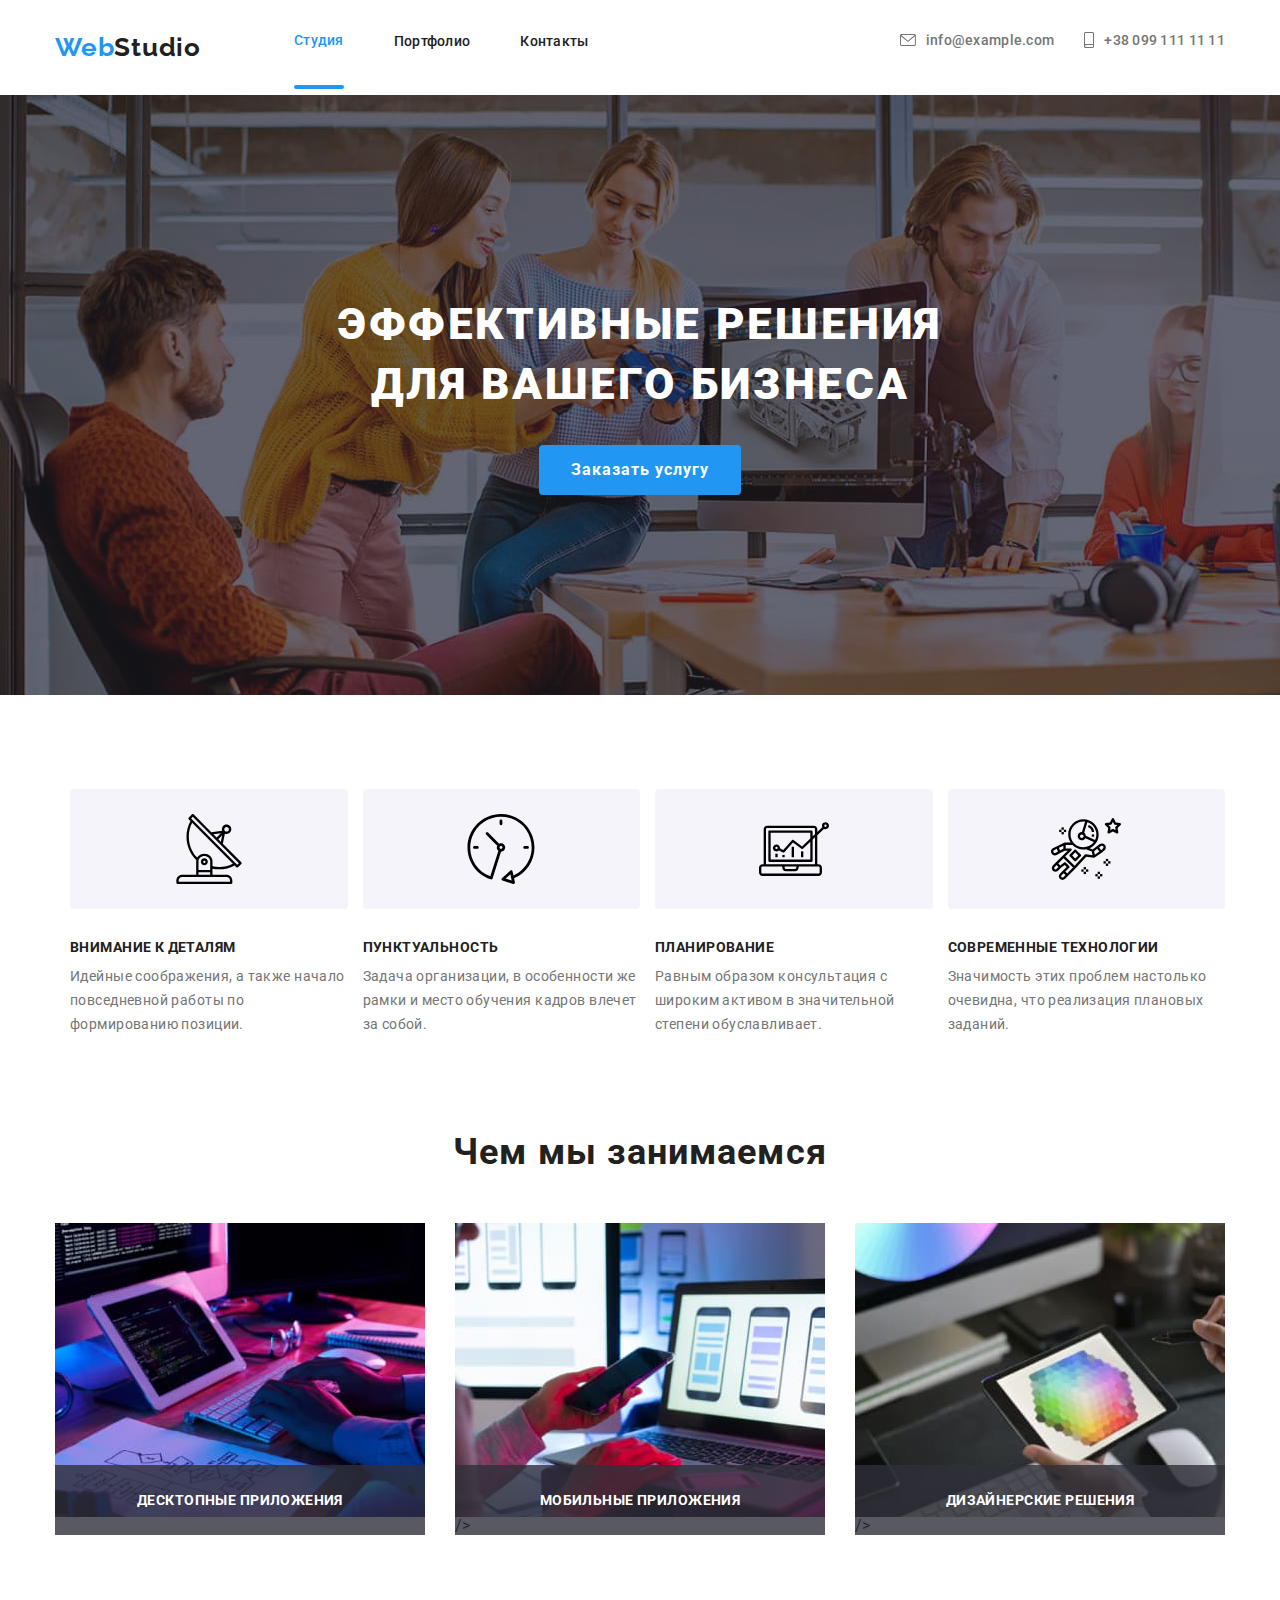
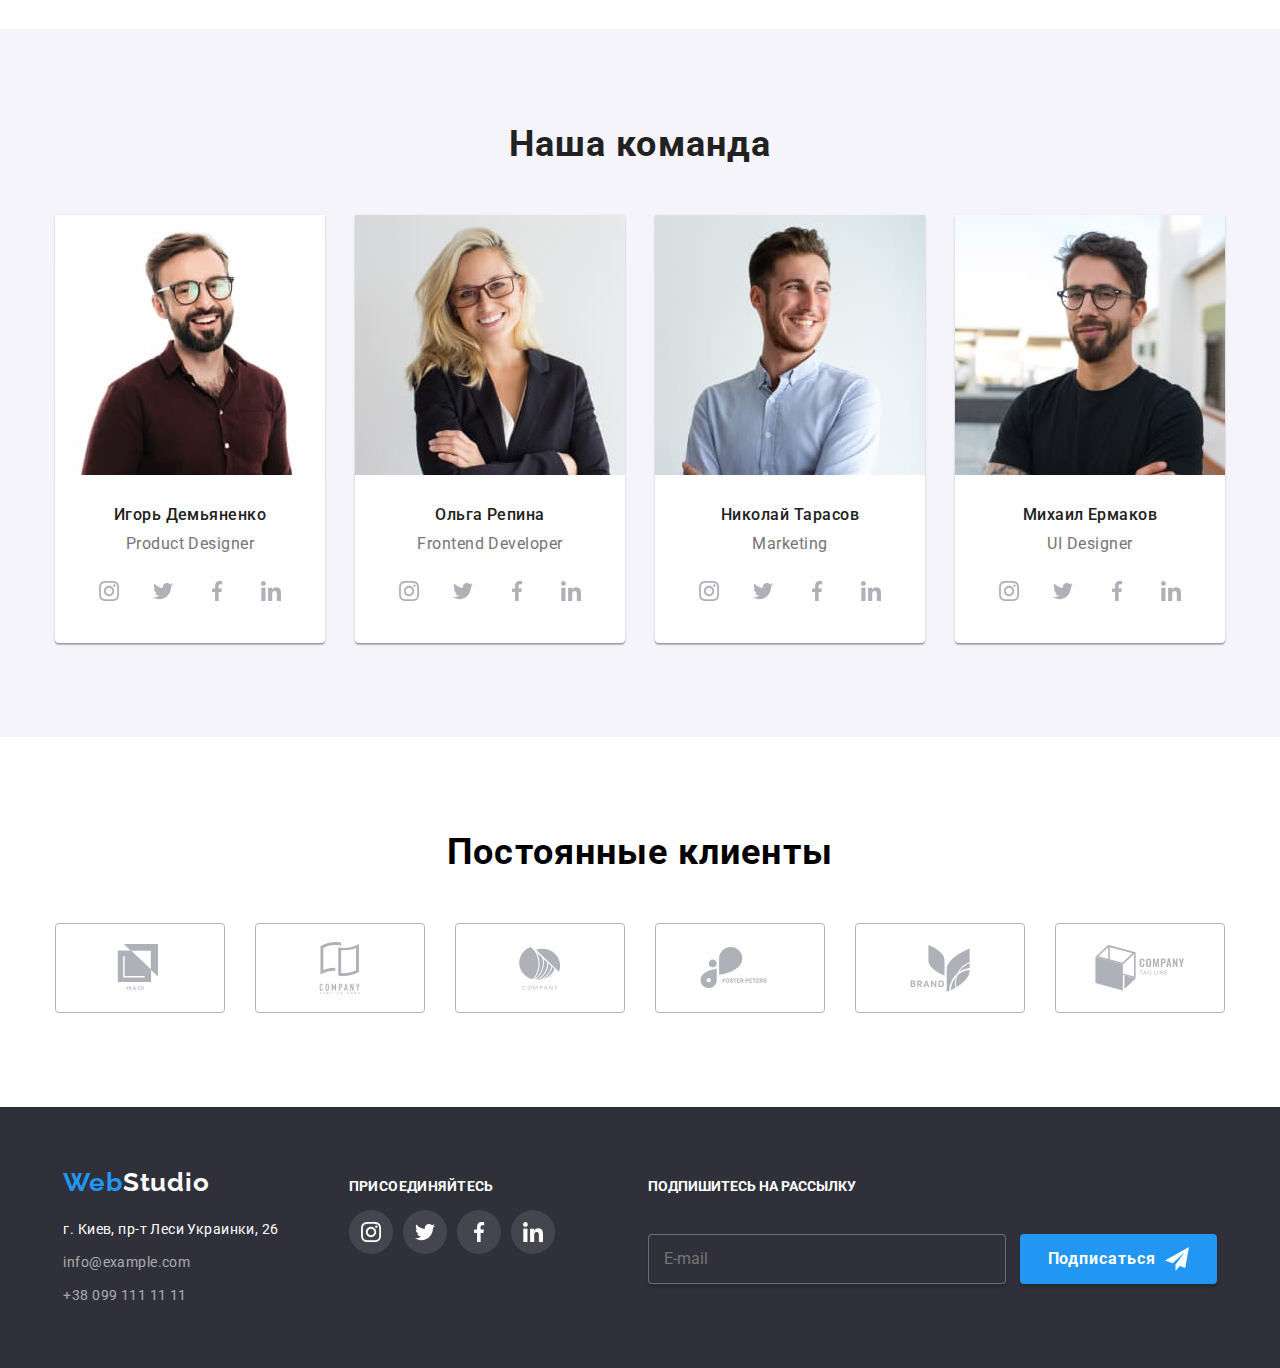
==== commit e88c16ce: "social, cross, footer fix" ====
--- a/index.html
+++ b/index.html
@@ -100,7 +100,7 @@
         </ul>
         <button type="button" class="hero__modalbtn" data-menu-close>
           <svg class="hero__modalbtn-svg" width="19" height="19">
-            <use href="./images/sprite.svg#icon-close"></use>
+            <use href="./images/sprite.svg#icon-close_24px"></use>
           </svg>
         </button>
      </div>    
--- a/sass/css/main.min.css
+++ b/sass/css/main.min.css
@@ -1,2 +1,2 @@
-h1,h2,h3,h4,h5,h6,p{margin:0}ul,ol{margin:0;padding:0}body{font-family:var(--main-font)}img{display:block}.link{text-decoration:none}.list{list-style:none}.address{font-style:normal}.section{padding-top:60px;padding-bottom:60px}@media screen and (min-width: 1200px){.section{padding-top:94px;padding-bottom:94px}}.container{width:100%;padding:0 15px}.header .container{display:flex;justify-content:space-between}.footer .container{display:flex;flex-direction:column;align-items:center;padding:60px 0px}@media screen and (min-width: 480px){.container{width:480px;padding:0 15px;margin:0 auto}.container .navigation{display:flex}}@media screen and (min-width: 768px){.container{width:768px}.header .container{display:flex}.footer .container{display:flex;flex-wrap:wrap;justify-content:center;align-items:baseline;flex-direction:row}}@media screen and (min-width: 1200px){.container{width:1200px}}.logo-element{font-family:var(--secondary-font);font-weight:700;font-size:26px;line-height:1.192;letter-spacing:0.03em;color:var(--accent-color)}.works__header,.team__header{font-weight:700;font-size:36px;line-height:1.167;letter-spacing:0.03em;color:var(--headers-color)}.header{padding:32px 0}@media screen and (max-width: 480px){.header{padding:16px 0;display:flex}}.navigation__list{display:none}@media screen and (min-width: 481px){.navigation__list{display:flex}}.navigation__list-item:not(:last-child){margin-right:50px}.logo{margin-right:93px}.navigation__list-item .active{color:var(--accent-color)}.navigation__list-link{font-weight:500;font-size:14px;line-height:1.142;letter-spacing:0.02em;color:var(--headers-color);transition:all 250ms cubic-bezier(0.4, 0, 0.2, 1)}.navigation__list-link:hover,.navigation__list-link:focus{color:var(--accent-color)}.address__list-link{font-weight:500;font-size:14px;line-height:1.142;letter-spacing:0.02em;color:var(--headers-color);transition:all 250ms cubic-bezier(0.4, 0, 0.2, 1)}.address__list-link:hover,.address__list-link:focus{color:var(--accent-color)}.logo{font-family:var(--secondary-font);font-weight:700;font-size:26px;line-height:1.192;letter-spacing:0.03em;color:var(--headers-color)}.address__list{display:flex}@media screen and (max-width: 480px){.address__list{display:none}}@media screen and (min-width: 480px){.address__list{flex-direction:column}}@media screen and (min-width: 1200px){.address__list{flex-direction:row}}.address__list-item:not(:last-child){margin-right:50px}@media screen and (min-width: 481px){.address__list-item:not(:last-child){margin-right:0}}@media screen and (min-width: 1200px){.address__list-item:not(:last-child){margin-right:30px}}@media screen and (min-width: 481px){.address__list-item:not(:first-child){margin-top:10px}}@media screen and (min-width: 1200px){.address__list-item:not(:first-child){margin-top:0}}.address__list-link{color:var(--text-color);display:flex;align-items:center}.address__list-svg{display:inline-block;align-items:center;background-size:contain;background-position:center;margin-right:10px;fill:var(--text-color);transition:all 250ms cubic-bezier(0.4, 0, 0.2, 1)}.address__list-link:hover .address__list-svg,.address__list-link:focus .address__list-svg{fill:var(--accent-color)}.item{display:block;position:relative}.navigation__list-underline{position:absolute;bottom:-41px;width:100%;height:4px;border-radius:2px;background-color:var(--accent-color)}.menu__mobile-btn{display:block;border:none;background-color:transparent}@media screen and (min-width: 481px){.menu__mobile-btn{display:none}}.hero{max-width:480px;height:400px;padding-top:118px;padding-bottom:118px;background-color:#2f303a;margin:0 auto;text-align:center;background-size:480px 400px;background-image:linear-gradient(rgba(47,48,58,0.4), rgba(47,48,58,0.4)),url("../hero/hero-mobile.jpg")}@media screen and (min-device-pixel-ratio: 2), screen and (min-resolution: 192dpi), screen and (min-resolution: 2dppx){.hero{background-image:linear-gradient(rgba(47,48,58,0.4), rgba(47,48,58,0.4)),url("../hero/hero-mobile@2x.jpg")}}@media screen and (min-width: 480px){.hero{max-width:768px;height:400px;background-image:linear-gradient(rgba(47,48,58,0.4), rgba(47,48,58,0.4)),url("../hero/hero-tablet.jpg");background-size:768px 400px}}@media screen and (min-width: 480px) and (min-device-pixel-ratio: 2), screen and (min-width: 480px) and (min-resolution: 192dpi), screen and (min-width: 480px) and (min-resolution: 2dppx){.hero{background-image:linear-gradient(rgba(47,48,58,0.4), rgba(47,48,58,0.4)),url("../hero/hero-tablet@2x.jpg")}}@media screen and (min-width: 768px){.hero{max-width:1600px;height:600px;padding-top:200px;padding-bottom:200px;background-image:linear-gradient(rgba(47,48,58,0.4), rgba(47,48,58,0.4)),url("../hero/hero-desktop.jpg");background-size:1600px 600px}}@media screen and (min-width: 768px) and (min-device-pixel-ratio: 2), screen and (min-width: 768px) and (min-resolution: 192dpi), screen and (min-width: 768px) and (min-resolution: 2dppx){.hero{background-image:linear-gradient(rgba(47,48,58,0.4), rgba(47,48,58,0.4)),url("../hero/hero-desktop@2x.jpg")}}.hero__header{margin-bottom:30px;text-align:center;width:100%;margin:0 auto;font-weight:900;font-size:26px;line-height:1.615;letter-spacing:0.06em;text-transform:uppercase;color:var(--hero-color)}@media screen and (min-width: 1200px){.hero__header{font-size:44px;line-height:1.363}}.modal-btn{display:block;font-family:inherit;font-weight:700;font-size:16px;line-height:1.875;letter-spacing:0.06em;margin:0 auto;margin-top:30px;padding:10px 32px;border-style:none;border-radius:4px;cursor:pointer;background-color:var(--accent-color);color:var(--hero-color)}.modal-btn:hover,.modal-btn:focus{box-shadow:0px 4px 4px rgba(0,0,0,0.15)}@media screen and (min-width: 768px){.about__list{display:flex;flex-wrap:wrap;margin-top:-15px;margin-left:-15}}.about__list-header{text-align:center;margin-top:30px;font-weight:700;font-size:14px;line-height:1.142;letter-spacing:0.03em;text-transform:uppercase;color:var(--headers-color)}@media screen and (min-width: 768px){.about__list-header{text-align:start}}@media screen and (min-width: 768px){.about__list-item{margin-top:15px;margin-left:15px;flex-basis:calc(100% / 2 - 15px)}}@media screen and (min-width: 1200px){.about__list-item{flex-basis:calc(100% / 4 - 15px)}}.about__list-text{margin-top:10px;font-weight:400;font-size:14px;line-height:1.714;letter-spacing:0.03em;color:var(--text-color)}.about__list-svg{display:flex;justify-content:center;padding-top:25px;padding-bottom:25px;border-radius:4px;background-color:var(--about-color)}@media screen and (min-width: 320px) and (max-width: 1199px){.works{display:none}}@media screen and (min-width: 1200px){.works{padding-bottom:94px}.works__header{margin:0 auto;text-align:center}.works__list{display:flex;justify-content:center;padding-top:50px}.works__list-item:not(:last-child){margin-right:30px}.works__list-item{position:relative}.works__list-desc{font-weight:700;font-size:14px;line-height:1.142;text-align:center;letter-spacing:0.03em;text-transform:uppercase;color:var(--hero-color);padding-top:27px;padding-bottom:27px;background:rgba(47,48,58,0.8);position:absolute;bottom:0;left:0;width:100%}}@media screen and (min-width: 320px){.team__list{flex-wrap:wrap;padding-top:30px;justify-content:center}}@media screen and (min-width: 1200px){.team__list{padding-top:50px}}.team{background-color:#f5f4fa}.team__header{text-align:center}.team__list{display:flex;margin-top:-30px;margin-left:-30px}.team__name{display:flex;justify-content:center;font-weight:500;font-size:16px;line-height:1.188;letter-spacing:0.03em;color:var(--headers-color)}.team__work{display:flex;justify-content:center;font-weight:400;font-size:16px;line-height:1.188;letter-spacing:0.03em;color:var(--text-color);margin-top:10px}.team__list-item{background-color:var(--hero-color);box-shadow:0px 1px 3px rgba(0,0,0,0.12),0px 1px 1px rgba(0,0,0,0.14),0px 2px 1px rgba(0,0,0,0.2);border-radius:0px 0px 4px 4px;flex-basis:calc(100% / 2 - 30px);margin-top:30px;margin-left:30px}@media screen and (min-width: 320px){.team__list-item{flex-basis:calc(100% / 4 - 30px)}}.team__info{padding:30px 32px}.social__list{display:flex;justify-content:space-between;margin-top:16px}.social__list-link{display:flex;justify-content:center;align-items:center;width:44px;height:44px;border-radius:50%;background-color:var(--hero-color);transition:all 250ms cubic-bezier(0.4, 0, 0.2, 1)}.social__list-link:hover,.social__list-link:focus{background-color:var(--accent-color)}.social__list-svg{width:20px;height:20px;fill:var(--social-color);transition:all 250ms cubic-bezier(0.4, 0, 0.2, 1)}.social__list-link:hover .social__list-svg,.social__list-link:focus .social__list-svg{fill:var(--hero-color)}@media screen and (min-width: 320px){.clients__list-item{margin-right:30px;margin-top:30px;flex-basis:calc(100% / 2 - 30px)}}@media screen and (min-width: 768px){.clients__list-item{flex-basis:calc(100% / 3 - 30px)}}@media screen and (min-width: 1200px){.clients__list-item{flex-basis:calc(100% / 6 - 30px)}}.clients__list{margin-right:-30px;margin-top:-30px;display:flex;flex-wrap:wrap;justify-content:space-between}.clients__header{font-weight:700;font-size:36px;line-height:1.167;text-align:center;letter-spacing:0.03em;margin-bottom:50px}.clients__list-link{display:flex;justify-content:center;align-items:center;border:1px solid var(--social-color);border-radius:4px;width:170px;height:90px;transition:all 250ms cubic-bezier(0.4, 0, 0.2, 1)}.clients__list-link:hover,.clients__list-link:focus{border-color:var(--accent-color)}.clients__list-svg{fill:var(--social-color);transition:all 250ms cubic-bezier(0.4, 0, 0.2, 1)}.clients__list-link:hover .clients__list-svg,.clients__list-link:focus .clients__list-svg{fill:var(--accent-color)}.footer{background-color:#2f303a}.footer__logo{display:block}.footer__logo-element{font-family:var(--secondary-font);font-weight:700;font-size:26px;line-height:1.192;letter-spacing:0.03em;color:var(--hero-color)}.footer__address-wrapper{text-align:center}@media screen and (min-width: 768px){.footer__address-wrapper{margin-right:165px}}@media screen and (min-width: 1200px){.footer__address-wrapper{margin-right:70px}}.footer__address-map{font-style:normal;font-weight:400;font-size:14px;line-height:1.714;letter-spacing:0.03em;color:#ffffff}.footer__address-link{font-style:normal;font-weight:400;font-size:14px;line-height:1.714;letter-spacing:0.03em;color:var(--footer__address-color)}.footer__address{margin-top:20px}.footer__address-item:not(:last-child){margin-bottom:9px}.footer__social{text-align:center;margin-top:60px}@media screen and (min-width: 768px){.footer__social{margin-top:0}}@media screen and (min-width: 768px){.footer__social{margin-right:93px}}.footer__social-agit{font-weight:700;font-size:14px;line-height:1.143;letter-spacing:0.03em;text-transform:uppercase;color:var(--hero-color)}.footer__social-list{background-color:rgba(255,255,255,0.1)}.footer__social-item:not(:last-child){margin-right:10px}.footer__social-svg{fill:var(--hero-color)}.footer__subscribe-button{display:inline-flex;align-items:center;justify-content:space-between;width:197px;height:50px;padding:10px 28px;box-shadow:0px 4px 4px rgba(0,0,0,0.15);border-radius:4px;border:none;font-weight:700;font-size:16px;line-height:1.875;letter-spacing:0.06em;color:var(--hero-color);background-color:var(--accent-color);cursor:pointer;margin-top:20px}.footer__subscribe-input{width:358px;height:50px;border:1px solid rgba(255,255,255,0.3);border-radius:4px;box-shadow:0px 4px 4px rgba(0,0,0,0.15);margin-right:10px;padding:15px;color:rgba(255,255,255,0.6);background-color:#2f303a}.footer__subscribe-svg{width:24px;height:24px;fill:var(--hero-color)}.footer__subscribe-agit{margin-bottom:20px;font-weight:700;font-size:14px;text-transform:uppercase;color:var(--hero-color)}.footer__subscribe{margin-top:60px;text-align:center}@media screen and (min-width: 1200px){.footer__subscribe{margin-top:0}}.hero__backdrop{position:fixed;top:0;left:0;transition:all 250ms cubic-bezier(0.4, 0, 0.2, 1);width:100%;height:100%;background-color:rgba(0,0,0,0.2)}.hero__modal{position:absolute;top:50%;left:50%;transform:translate(-50%, -50%);width:528px;height:581px;border-radius:4px;box-shadow:0px 1px 3px rgba(0,0,0,0.12),0px 1px 1px rgba(0,0,0,0.14),0px 2px 1px rgba(0,0,0,0.2);background-color:var(--hero-color);padding:40px}.hero__modalbtn{position:absolute;top:8px;right:8px;display:flex;cursor:pointer;width:30px;height:30px;padding:10px;border:1px solid rgba(0,0,0,0.1);border-radius:50%;background-color:var(--hero-color)}.hero__modalbtn:hover,.hero__modalbtn:focus{border-color:var(--accent-color)}.hero__modalbtn-svg{width:11px;height:11px;fill:var(--headers-color)}.hero__modalbtn:hover .hero__modalbtn-svg,.hero__modalbtn:focus .hero__modalbtn-svg{fill:var(--accent-color)}.is-hidden{opacity:0;visibility:hidden;pointer-events:none}.hero__modal-area{display:flex;flex-direction:column;margin-bottom:10px}.hero__modal-title{font-weight:700;font-size:20px;line-height:1.15;text-align:center;letter-spacing:0.03em;margin-bottom:12px;color:var(--headers-color)}.hero__modal-label{font-weight:400;font-size:12px;line-height:1.167;letter-spacing:0.01em;margin-bottom:4px;color:var(--text-color)}.hero__modal-wrapper{position:relative}.hero__modal-input{width:100%;height:40px;margin:0;padding-left:42px;border-radius:4px;border:1px solid rgba(33,33,33,0.2);transition:all 250ms cubic-bezier(0.4, 0, 0.2, 1);outline:none}.hero__modal-input:hover,.hero__modal-input:focus{border-color:var(--accent-color)}.hero__modal-svg{position:absolute;top:50%;left:12px;margin:0;padding:0;transform:translateY(-50%);transition:all 250ms cubic-bezier(0.4, 0, 0.2, 1)}.hero__modal-input:hover+.hero__modal-svg,.hero__modal-input:focus+.hero__modal-svg{fill:var(--accent-color)}.hero__modal-comment{width:448px;height:120px;padding:12px 16px;border-radius:4px;border:1px solid rgba(33,33,33,0.2);outline:none;resize:none;transition:all 250ms cubic-bezier(0.4, 0, 0.2, 1)}.hero__modal-comment::placeholder{font-size:12px;color:rgba(117,117,117,0.5)}.hero__modal-comment:hover,.hero__modal-comment:focus{border:1px solid var(--accent-color)}.hero__modal-checkbox-wrapper{position:relative;display:flex;align-items:center;justify-content:center;appearance:none;margin-bottom:30px}.hero__modal-input-check{width:16px;height:15px;border-radius:2px;border:2px solid var(--headers-color);margin-right:7px}.hero__modal-check-label{font-size:14px;font-weight:400;line-height:1.714;letter-spacing:0.03em;color:var(--text-color)}.hero__modal-conditions{text-decoration:underline;color:var(--accent-color)}.hero__modal-check-svg{width:16px;height:15px;position:absolute;visibility:hidden;top:0;left:0;opacity:0}.hero__modal-check-label:checked .hero__modal-check-svg{visibility:visible;opacity:1}.menu__mobile{position:fixed;top:0;left:0;width:100%;min-height:796px;background:#ffffff;box-shadow:0px 4px 8px rgba(0,0,0,0.04),0px 2px 4px rgba(0,0,0,0.08),0px 1px 3px rgba(0,0,0,0.16);opacity:0;visibility:hidden;pointer-events:none;display:flex;flex-direction:column;padding-left:40px;padding-top:48px;padding-bottom:48px;overflow:scroll}@media screen and (min-width: 768px){.menu__mobile{display:none}}.is-open{opacity:1;visibility:visible;pointer-events:auto}.social__list-mobile{display:flex;margin-top:64px}.menu__mobile .hero__modalbtn{position:absolute;top:21px;right:25px;display:flex;cursor:pointer;width:30px;height:30px;padding:10px;border:1px solid rgba(0,0,0,0.1);border-radius:50%;background-color:var(--hero-color)}.navigation__list-mobile .navigation__list-item:not(:last-child){margin-bottom:35px}.navigation__list-mobile .navigation__list-link{font-weight:500;font-size:40px;line-height:47px;letter-spacing:0.02em}.address__list-mobile .address__list-link{font-weight:500;font-size:34px;line-height:40px;letter-spacing:0.02em}.address__menu-color{color:#2196f3}.address__list-mobile .address__menu-link{font-weight:500;font-size:24px;line-height:28px;letter-spacing:0.02em;margin-top:32px}.social__list-mobile-link{font-weight:500;font-size:18px;line-height:22px;letter-spacing:0.02em;color:#2196f3;border-right:1px solid rgba(33,33,33,0.2)}.social__list-mobile-link:not(:last-child){margin-right:10px;padding-right:10px}:root{--main-font: "Roboto", sans-serif;--secondary-font: "Raleway", sans-serif;--accent-color: #2196f3;--headers-color: #212121;--text-color: #757575;--hero-color: #ffffff;--social-color: #afb1b8;--about-color: #f5f4fa;--footer__address-color: rgba(255, 255, 255, 0.6)}
+h1,h2,h3,h4,h5,h6,p{margin:0}ul,ol{margin:0;padding:0}body{font-family:var(--main-font)}img{display:block}.link{text-decoration:none}.list{list-style:none}.address{font-style:normal}.section{padding-top:60px;padding-bottom:60px}@media screen and (min-width: 1200px){.section{padding-top:94px;padding-bottom:94px}}.container{width:100%;padding:0 15px}.header .container{display:flex;justify-content:space-between}.footer .container{display:flex;flex-direction:column;align-items:center;padding:60px 0px}@media screen and (min-width: 480px){.container{width:480px;padding:0 15px;margin:0 auto}.container .navigation{display:flex}}@media screen and (min-width: 768px){.container{width:768px}.header .container{display:flex}.footer .container{display:flex;flex-wrap:wrap;justify-content:center;align-items:baseline;flex-direction:row}}@media screen and (min-width: 1200px){.container{width:1200px}}.logo-element{font-family:var(--secondary-font);font-weight:700;font-size:26px;line-height:1.192;letter-spacing:0.03em;color:var(--accent-color)}.works__header,.team__header{font-weight:700;font-size:36px;line-height:1.167;letter-spacing:0.03em;color:var(--headers-color)}.header{padding:32px 0}@media screen and (max-width: 480px){.header{padding:16px 0;display:flex}}.navigation__list{display:none}@media screen and (min-width: 481px){.navigation__list{display:flex}}.navigation__list-item:not(:last-child){margin-right:50px}.logo{margin-right:93px}.navigation__list-item .active{color:var(--accent-color)}.navigation__list-link{font-weight:500;font-size:14px;line-height:1.142;letter-spacing:0.02em;color:var(--headers-color);transition:all 250ms cubic-bezier(0.4, 0, 0.2, 1)}.navigation__list-link:hover,.navigation__list-link:focus{color:var(--accent-color)}.address__list-link{font-weight:500;font-size:14px;line-height:1.142;letter-spacing:0.02em;color:var(--headers-color);transition:all 250ms cubic-bezier(0.4, 0, 0.2, 1)}.address__list-link:hover,.address__list-link:focus{color:var(--accent-color)}.logo{font-family:var(--secondary-font);font-weight:700;font-size:26px;line-height:1.192;letter-spacing:0.03em;color:var(--headers-color)}.address__list{display:flex}@media screen and (max-width: 480px){.address__list{display:none}}@media screen and (min-width: 480px){.address__list{flex-direction:column}}@media screen and (min-width: 1200px){.address__list{flex-direction:row}}.address__list-item:not(:last-child){margin-right:50px}@media screen and (min-width: 481px){.address__list-item:not(:last-child){margin-right:0}}@media screen and (min-width: 1200px){.address__list-item:not(:last-child){margin-right:30px}}@media screen and (min-width: 481px){.address__list-item:not(:first-child){margin-top:10px}}@media screen and (min-width: 1200px){.address__list-item:not(:first-child){margin-top:0}}.address__list-link{color:var(--text-color);display:flex;align-items:center}.address__list-svg{display:inline-block;align-items:center;background-size:contain;background-position:center;margin-right:10px;fill:var(--text-color);transition:all 250ms cubic-bezier(0.4, 0, 0.2, 1)}.address__list-link:hover .address__list-svg,.address__list-link:focus .address__list-svg{fill:var(--accent-color)}.item{display:block;position:relative}.navigation__list-underline{position:absolute;bottom:-41px;width:100%;height:4px;border-radius:2px;background-color:var(--accent-color)}.menu__mobile-btn{display:block;border:none;background-color:transparent}@media screen and (min-width: 481px){.menu__mobile-btn{display:none}}.hero{max-width:480px;height:400px;padding-top:118px;padding-bottom:118px;background-color:#2f303a;margin:0 auto;text-align:center;background-size:480px 400px;background-image:linear-gradient(rgba(47,48,58,0.4), rgba(47,48,58,0.4)),url("../hero/hero-mobile.jpg")}@media screen and (min-device-pixel-ratio: 2), screen and (min-resolution: 192dpi), screen and (min-resolution: 2dppx){.hero{background-image:linear-gradient(rgba(47,48,58,0.4), rgba(47,48,58,0.4)),url("../hero/hero-mobile@2x.jpg")}}@media screen and (min-width: 480px){.hero{max-width:768px;height:400px;background-image:linear-gradient(rgba(47,48,58,0.4), rgba(47,48,58,0.4)),url("../hero/hero-tablet.jpg");background-size:768px 400px}}@media screen and (min-width: 480px) and (min-device-pixel-ratio: 2), screen and (min-width: 480px) and (min-resolution: 192dpi), screen and (min-width: 480px) and (min-resolution: 2dppx){.hero{background-image:linear-gradient(rgba(47,48,58,0.4), rgba(47,48,58,0.4)),url("../hero/hero-tablet@2x.jpg")}}@media screen and (min-width: 768px){.hero{max-width:1600px;height:600px;padding-top:200px;padding-bottom:200px;background-image:linear-gradient(rgba(47,48,58,0.4), rgba(47,48,58,0.4)),url("../hero/hero-desktop.jpg");background-size:1600px 600px}}@media screen and (min-width: 768px) and (min-device-pixel-ratio: 2), screen and (min-width: 768px) and (min-resolution: 192dpi), screen and (min-width: 768px) and (min-resolution: 2dppx){.hero{background-image:linear-gradient(rgba(47,48,58,0.4), rgba(47,48,58,0.4)),url("../hero/hero-desktop@2x.jpg")}}.hero__header{margin-bottom:30px;text-align:center;width:100%;margin:0 auto;font-weight:900;font-size:26px;line-height:1.615;letter-spacing:0.06em;text-transform:uppercase;color:var(--hero-color)}@media screen and (min-width: 1200px){.hero__header{font-size:44px;line-height:1.363}}.modal-btn{display:block;font-family:inherit;font-weight:700;font-size:16px;line-height:1.875;letter-spacing:0.06em;margin:0 auto;margin-top:30px;padding:10px 32px;border-style:none;border-radius:4px;cursor:pointer;background-color:var(--accent-color);color:var(--hero-color)}.modal-btn:hover,.modal-btn:focus{box-shadow:0px 4px 4px rgba(0,0,0,0.15)}@media screen and (min-width: 768px){.about__list{display:flex;flex-wrap:wrap;margin-top:-15px;margin-left:-15}}.about__list-header{text-align:center;margin-top:30px;font-weight:700;font-size:14px;line-height:1.142;letter-spacing:0.03em;text-transform:uppercase;color:var(--headers-color)}@media screen and (min-width: 768px){.about__list-header{text-align:start}}@media screen and (min-width: 768px){.about__list-item{margin-top:15px;margin-left:15px;flex-basis:calc(100% / 2 - 15px)}}@media screen and (min-width: 1200px){.about__list-item{flex-basis:calc(100% / 4 - 15px)}}.about__list-text{margin-top:10px;font-weight:400;font-size:14px;line-height:1.714;letter-spacing:0.03em;color:var(--text-color)}.about__list-svg{display:flex;justify-content:center;padding-top:25px;padding-bottom:25px;border-radius:4px;background-color:var(--about-color)}@media screen and (min-width: 320px) and (max-width: 1199px){.works{display:none}}@media screen and (min-width: 1200px){.works{padding-bottom:94px}.works__header{margin:0 auto;text-align:center}.works__list{display:flex;justify-content:center;padding-top:50px}.works__list-item:not(:last-child){margin-right:30px}.works__list-item{position:relative}.works__list-desc{font-weight:700;font-size:14px;line-height:1.142;text-align:center;letter-spacing:0.03em;text-transform:uppercase;color:var(--hero-color);padding-top:27px;padding-bottom:27px;background:rgba(47,48,58,0.8);position:absolute;bottom:0;left:0;width:100%}}@media screen and (min-width: 320px){.team__list{flex-wrap:wrap;padding-top:30px;justify-content:center}}@media screen and (min-width: 1200px){.team__list{padding-top:50px}}.team{background-color:#f5f4fa}.team__header{text-align:center}.team__list{display:flex;margin-top:-30px;margin-left:-30px}.team__name{display:flex;justify-content:center;font-weight:500;font-size:16px;line-height:1.188;letter-spacing:0.03em;color:var(--headers-color)}.team__work{display:flex;justify-content:center;font-weight:400;font-size:16px;line-height:1.188;letter-spacing:0.03em;color:var(--text-color);margin-top:10px}.team__list-item{background-color:var(--hero-color);box-shadow:0px 1px 3px rgba(0,0,0,0.12),0px 1px 1px rgba(0,0,0,0.14),0px 2px 1px rgba(0,0,0,0.2);border-radius:0px 0px 4px 4px;flex-basis:calc(100% / 2 - 30px);margin-top:30px;margin-left:30px}@media screen and (min-width: 320px){.team__list-item{flex-basis:calc(100% / 4 - 30px)}}.team__info{padding:30px 32px}.social__list{display:flex;justify-content:center;margin-top:16px}.social__list-link{display:flex;justify-content:center;align-items:center;width:44px;height:44px;border-radius:50%;background-color:var(--hero-color);transition:all 250ms cubic-bezier(0.4, 0, 0.2, 1)}.social__list-link:hover,.social__list-link:focus{background-color:var(--accent-color)}.social__list-item:not(:last-child){margin-right:10px}.social__list-svg{width:20px;height:20px;fill:var(--social-color);transition:all 250ms cubic-bezier(0.4, 0, 0.2, 1)}.social__list-link:hover .social__list-svg,.social__list-link:focus .social__list-svg{fill:var(--hero-color)}@media screen and (min-width: 320px){.clients__list-item{margin-right:30px;margin-top:30px;flex-basis:calc(100% / 2 - 30px)}}@media screen and (min-width: 768px){.clients__list-item{flex-basis:calc(100% / 3 - 30px)}}@media screen and (min-width: 1200px){.clients__list-item{flex-basis:calc(100% / 6 - 30px)}}.clients__list{margin-right:-30px;margin-top:-30px;display:flex;flex-wrap:wrap;justify-content:space-between}.clients__header{font-weight:700;font-size:36px;line-height:1.167;text-align:center;letter-spacing:0.03em;margin-bottom:50px}.clients__list-link{display:flex;justify-content:center;align-items:center;border:1px solid var(--social-color);border-radius:4px;width:170px;height:90px;transition:all 250ms cubic-bezier(0.4, 0, 0.2, 1)}.clients__list-link:hover,.clients__list-link:focus{border-color:var(--accent-color)}.clients__list-svg{fill:var(--social-color);transition:all 250ms cubic-bezier(0.4, 0, 0.2, 1)}.clients__list-link:hover .clients__list-svg,.clients__list-link:focus .clients__list-svg{fill:var(--accent-color)}.footer{background-color:#2f303a}.footer__logo{display:block}.footer__logo-element{font-family:var(--secondary-font);font-weight:700;font-size:26px;line-height:1.192;letter-spacing:0.03em;color:var(--hero-color)}.footer__address-wrapper{text-align:center}@media screen and (min-width: 768px){.footer__address-wrapper{margin-right:165px}}@media screen and (min-width: 1200px){.footer__address-wrapper{margin-right:70px;text-align:start}}.footer__address-map{font-style:normal;font-weight:400;font-size:14px;line-height:1.714;letter-spacing:0.03em;color:#ffffff}.footer__address-link{font-style:normal;font-weight:400;font-size:14px;line-height:1.714;letter-spacing:0.03em;color:var(--footer__address-color)}.footer__address{margin-top:20px}.footer__address-item:not(:last-child){margin-bottom:9px}.footer__social{text-align:center;margin-top:60px}@media screen and (min-width: 768px){.footer__social{margin-top:0}}@media screen and (min-width: 768px){.footer__social{margin-right:93px}}@media screen and (min-width: 1200px){.footer__social{text-align:start}}.footer__social-agit{font-weight:700;font-size:14px;line-height:1.143;letter-spacing:0.03em;text-transform:uppercase;color:var(--hero-color)}.footer__social-list{background-color:rgba(255,255,255,0.1)}.footer__social-item:not(:last-child){margin-right:10px}.footer__social-svg{fill:var(--hero-color)}.footer__subscribe-button{display:inline-flex;align-items:center;justify-content:space-between;width:197px;height:50px;padding:10px 28px;box-shadow:0px 4px 4px rgba(0,0,0,0.15);border-radius:4px;border:none;font-weight:700;font-size:16px;line-height:1.875;letter-spacing:0.06em;color:var(--hero-color);background-color:var(--accent-color);cursor:pointer;margin-top:20px}.footer__subscribe-input{width:358px;height:50px;border:1px solid rgba(255,255,255,0.3);border-radius:4px;box-shadow:0px 4px 4px rgba(0,0,0,0.15);margin-right:10px;padding:15px;color:rgba(255,255,255,0.6);background-color:#2f303a}.footer__subscribe-svg{width:24px;height:24px;fill:var(--hero-color)}.footer__subscribe-agit{margin-bottom:20px;font-weight:700;font-size:14px;text-transform:uppercase;color:var(--hero-color)}.footer__subscribe{margin-top:60px;text-align:center}@media screen and (min-width: 1200px){.footer__subscribe{margin-top:0;text-align:start}}.hero__backdrop{position:fixed;top:0;left:0;transition:all 250ms cubic-bezier(0.4, 0, 0.2, 1);width:100%;height:100%;background-color:rgba(0,0,0,0.2)}.hero__modal{position:absolute;top:50%;left:50%;transform:translate(-50%, -50%);width:450px;height:609px;border-radius:4px;box-shadow:0px 1px 3px rgba(0,0,0,0.12),0px 1px 1px rgba(0,0,0,0.14),0px 2px 1px rgba(0,0,0,0.2);background-color:var(--hero-color);padding:40px;overflow:scroll}@media screen and (min-width: 768px){.hero__modal{width:528px;height:581px}}.hero__modalbtn{position:absolute;top:8px;right:8px;display:flex;cursor:pointer;width:30px;height:30px;padding:10px;border:1px solid rgba(0,0,0,0.1);border-radius:50%;background-color:var(--hero-color)}.hero__modalbtn:hover,.hero__modalbtn:focus{border-color:var(--accent-color)}.hero__modalbtn-svg{width:11px;height:11px;fill:var(--headers-color)}.hero__modalbtn:hover .hero__modalbtn-svg,.hero__modalbtn:focus .hero__modalbtn-svg{fill:var(--accent-color)}.is-hidden{opacity:0;visibility:hidden;pointer-events:none}.hero__modal-area{display:flex;flex-direction:column;margin-bottom:10px}.hero__modal-title{font-weight:700;font-size:20px;line-height:1.15;text-align:center;letter-spacing:0.03em;margin-bottom:12px;color:var(--headers-color)}.hero__modal-label{font-weight:400;font-size:12px;line-height:1.167;letter-spacing:0.01em;margin-bottom:4px;color:var(--text-color)}.hero__modal-wrapper{position:relative}.hero__modal-input{width:100%;height:40px;margin:0;padding-left:42px;border-radius:4px;border:1px solid rgba(33,33,33,0.2);transition:all 250ms cubic-bezier(0.4, 0, 0.2, 1);outline:none}.hero__modal-input:hover,.hero__modal-input:focus{border-color:var(--accent-color)}.hero__modal-svg{position:absolute;top:50%;left:12px;margin:0;padding:0;transform:translateY(-50%);transition:all 250ms cubic-bezier(0.4, 0, 0.2, 1)}.hero__modal-input:hover+.hero__modal-svg,.hero__modal-input:focus+.hero__modal-svg{fill:var(--accent-color)}.hero__modal-comment{width:100%;height:120px;padding:12px 16px;border-radius:4px;border:1px solid rgba(33,33,33,0.2);outline:none;resize:none;transition:all 250ms cubic-bezier(0.4, 0, 0.2, 1)}.hero__modal-comment::placeholder{font-size:12px;color:rgba(117,117,117,0.5)}.hero__modal-comment:hover,.hero__modal-comment:focus{border:1px solid var(--accent-color)}.hero__modal-checkbox-wrapper{position:relative;display:flex;align-items:center;justify-content:center;appearance:none;margin-bottom:30px}.hero__modal-input-check{width:16px;height:15px;border-radius:2px;border:2px solid var(--headers-color);margin-right:7px}.hero__modal-check-label{font-size:14px;font-weight:400;line-height:1.714;letter-spacing:0.03em;color:var(--text-color)}.hero__modal-conditions{text-decoration:underline;color:var(--accent-color)}.hero__modal-check-svg{width:16px;height:15px;position:absolute;visibility:hidden;top:0;left:0;opacity:0}.hero__modal-check-label:checked .hero__modal-check-svg{visibility:visible;opacity:1}.menu__mobile{position:fixed;top:0;left:0;width:100%;min-height:796px;background:#ffffff;box-shadow:0px 4px 8px rgba(0,0,0,0.04),0px 2px 4px rgba(0,0,0,0.08),0px 1px 3px rgba(0,0,0,0.16);opacity:0;visibility:hidden;pointer-events:none;display:flex;flex-direction:column;padding-left:40px;padding-top:48px;padding-bottom:48px;overflow:scroll}@media screen and (min-width: 768px){.menu__mobile{display:none}}.is-open{opacity:1;visibility:visible;pointer-events:auto}.social__list-mobile{display:flex;margin-top:64px}.menu__mobile .hero__modalbtn{position:absolute;top:21px;right:25px;display:flex;cursor:pointer;padding:10px;border:none}.address__list-mobile{margin-top:302px}.navigation__list-mobile .navigation__list-item:not(:last-child){margin-bottom:35px}.navigation__list-mobile .navigation__list-link{font-weight:500;font-size:40px;line-height:47px;letter-spacing:0.02em}.address__list-mobile .address__list-link{font-weight:500;font-size:34px;line-height:40px;letter-spacing:0.02em}.address__menu-color{color:#2196f3}.address__list-mobile .address__menu-link{font-weight:500;font-size:24px;line-height:28px;letter-spacing:0.02em;margin-top:32px}.social__list-mobile-link{font-weight:500;font-size:18px;line-height:22px;letter-spacing:0.02em;color:#2196f3}.social__list-item:not(:last-child) .social__list-mobile-link{margin-right:10px;padding-right:10px;border-right:1px solid rgba(33,33,33,0.2)}:root{--main-font: "Roboto", sans-serif;--secondary-font: "Raleway", sans-serif;--accent-color: #2196f3;--headers-color: #212121;--text-color: #757575;--hero-color: #ffffff;--social-color: #afb1b8;--about-color: #f5f4fa;--footer__address-color: rgba(255, 255, 255, 0.6)}
 /*# sourceMappingURL=main.min.css.map */